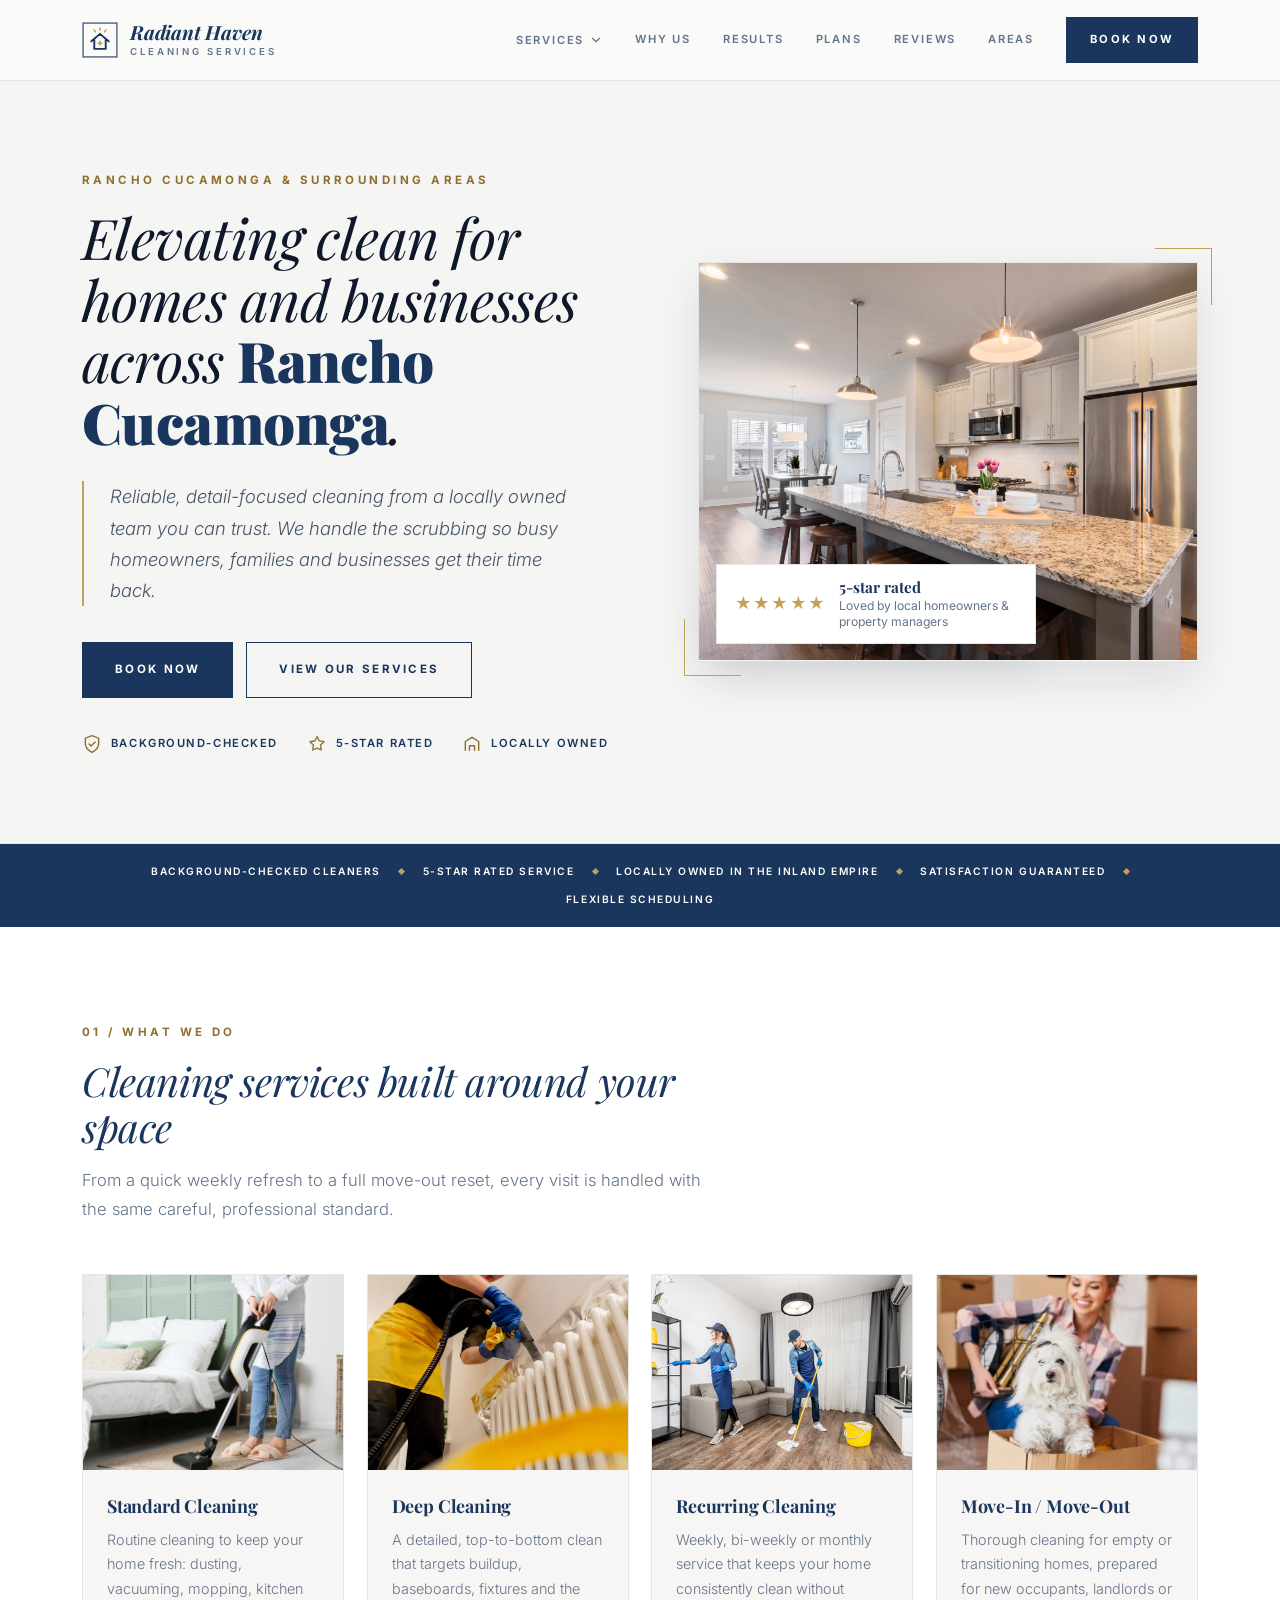
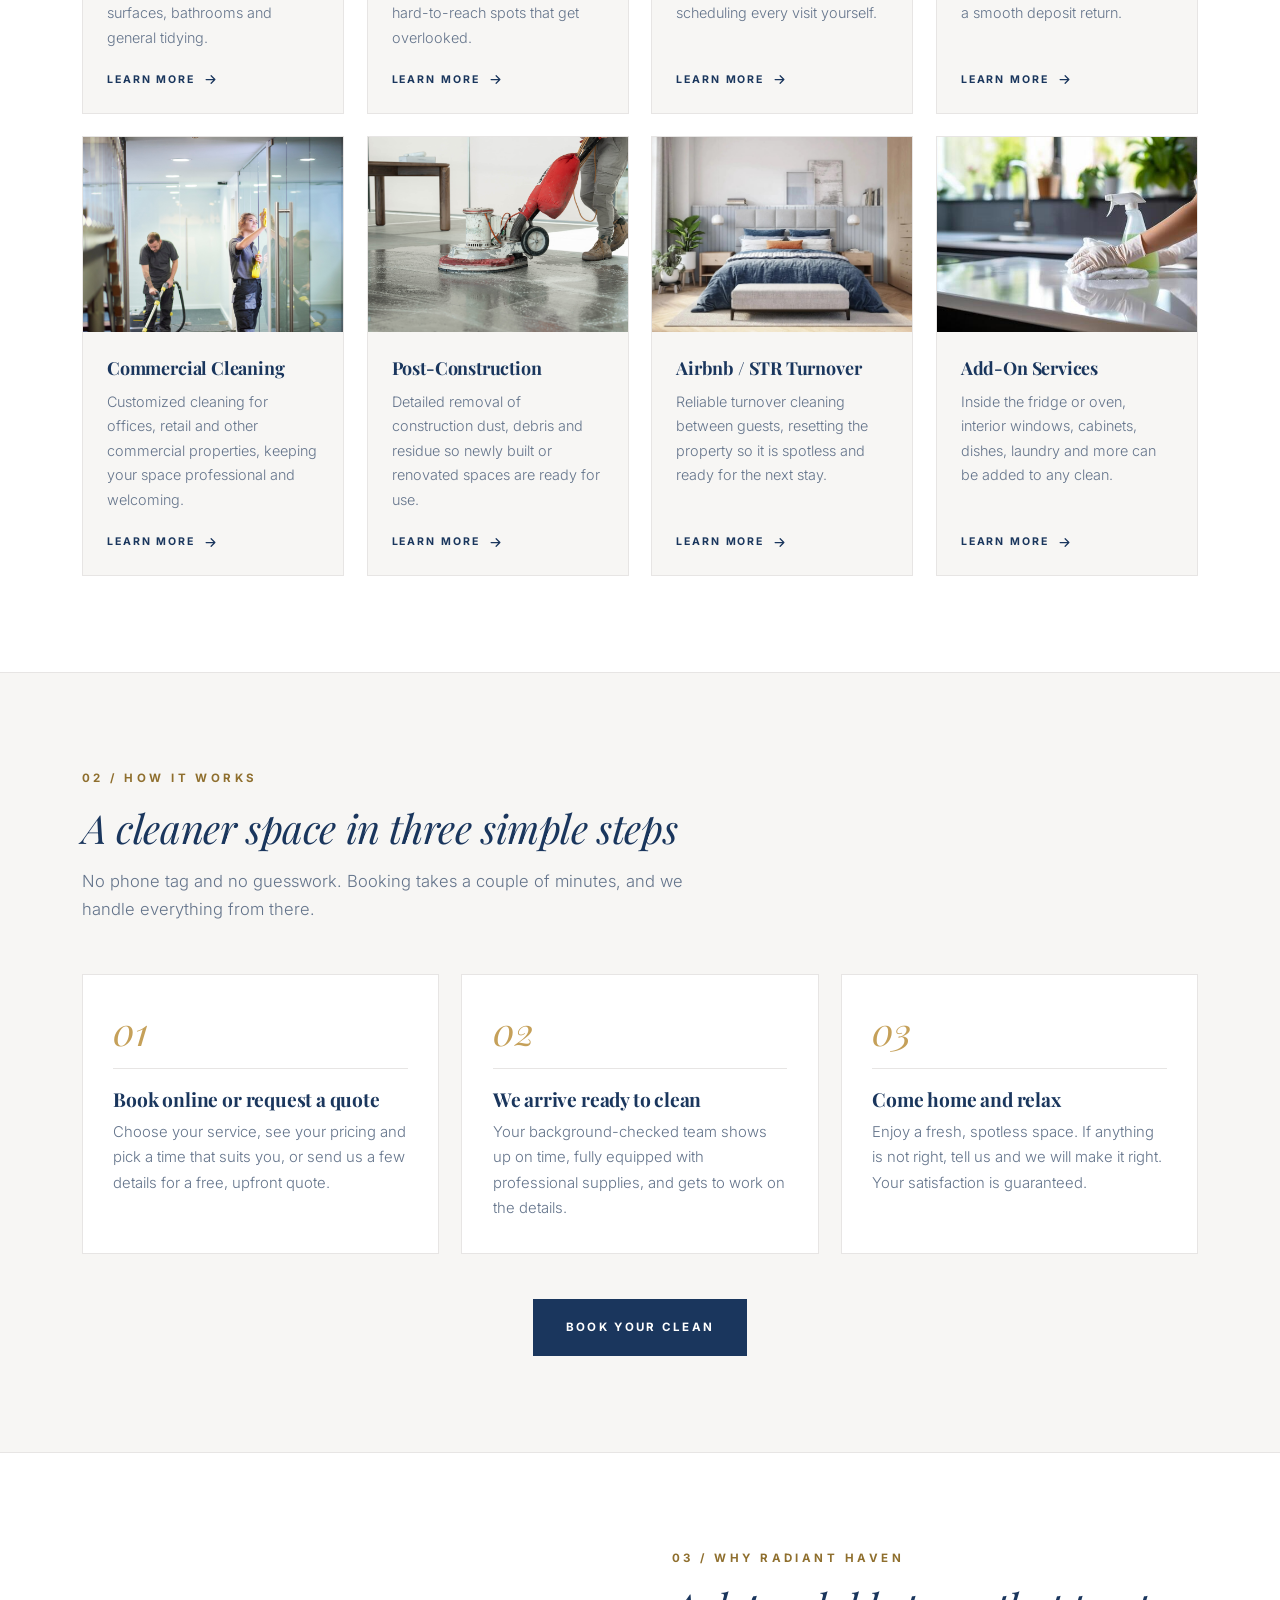
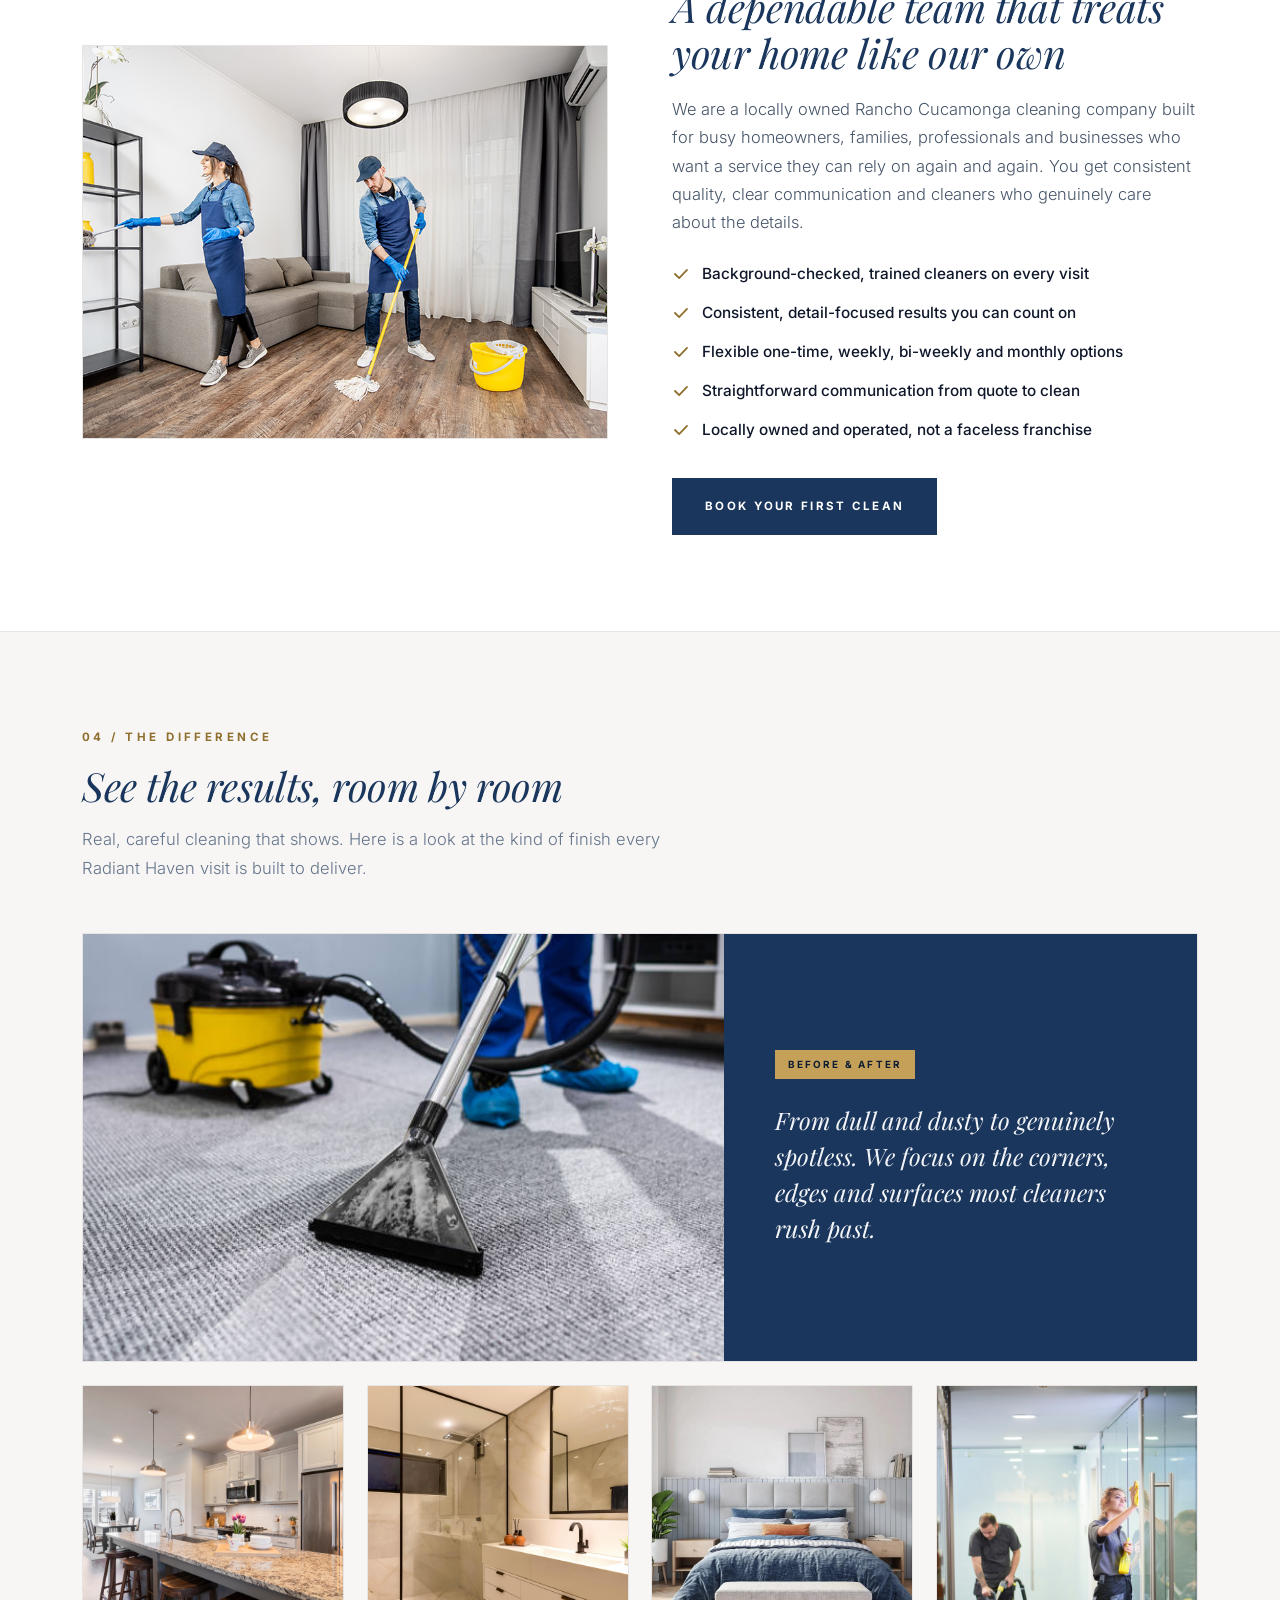
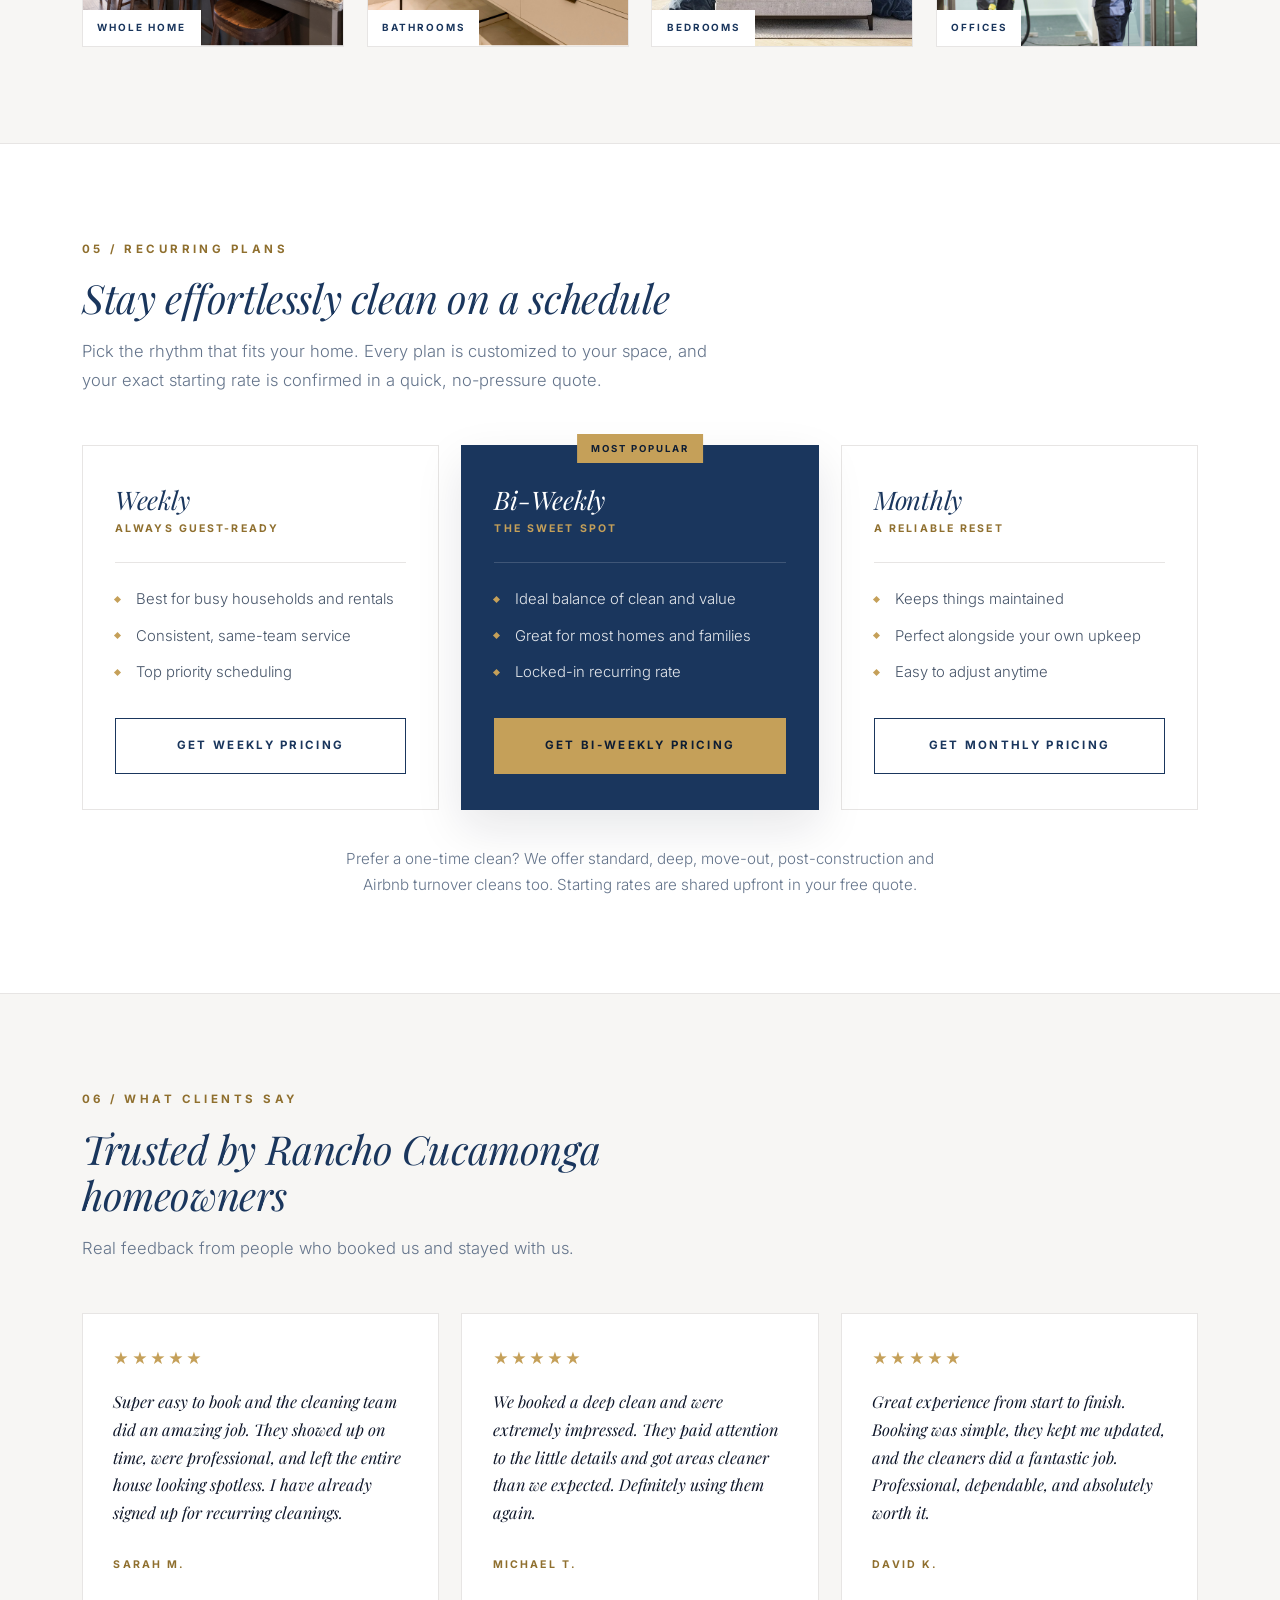
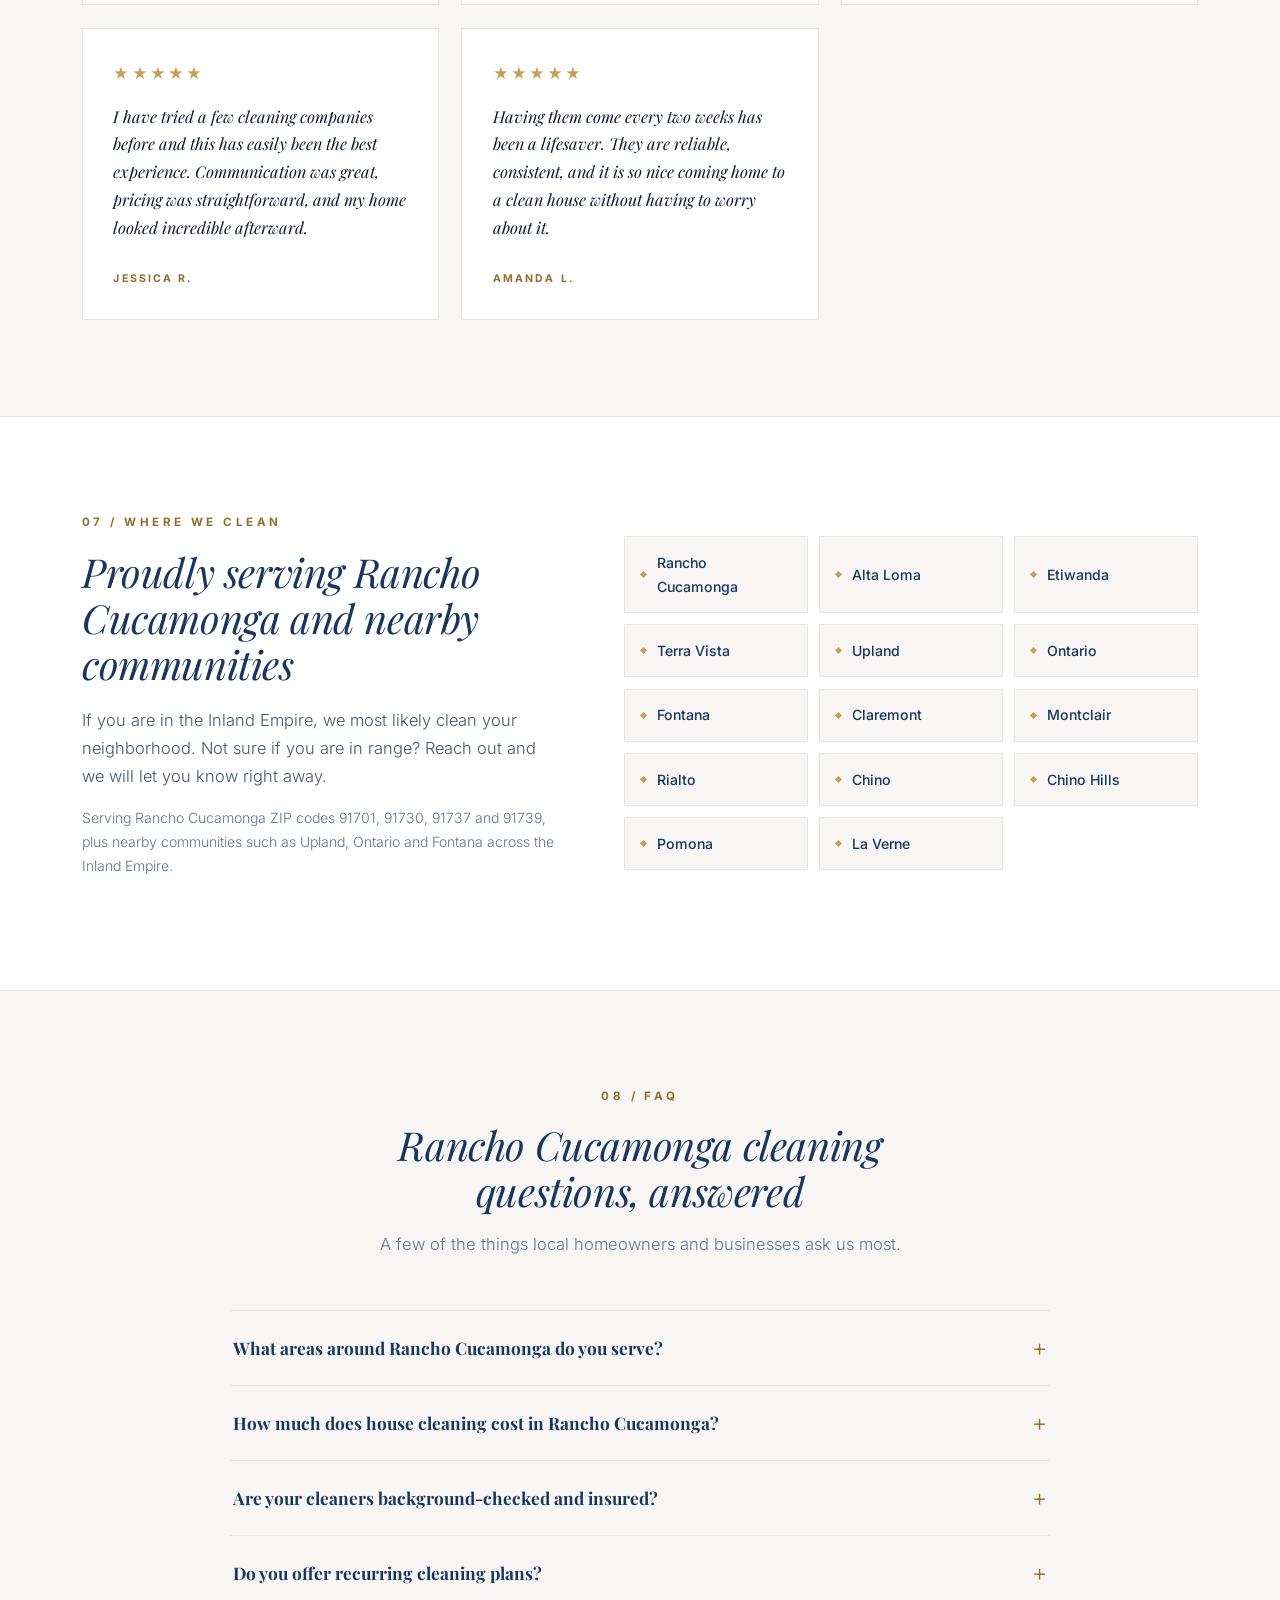
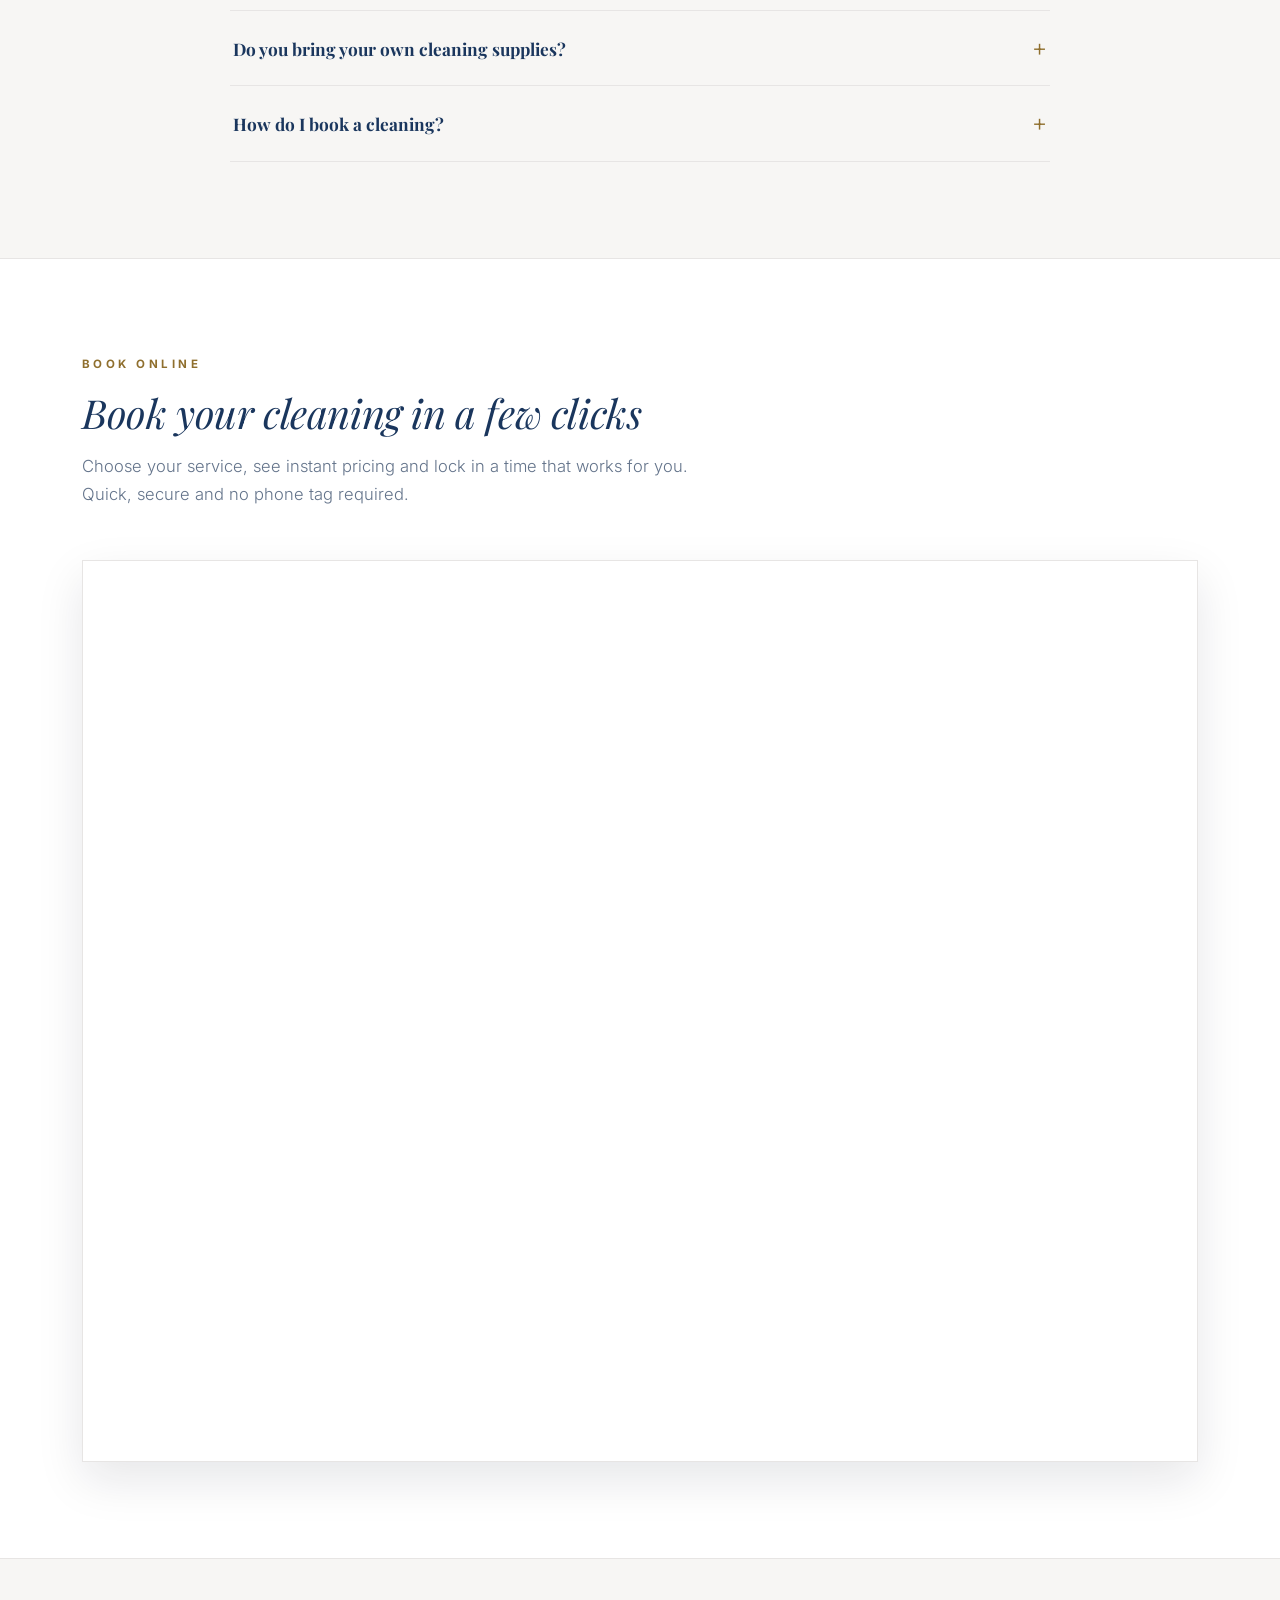
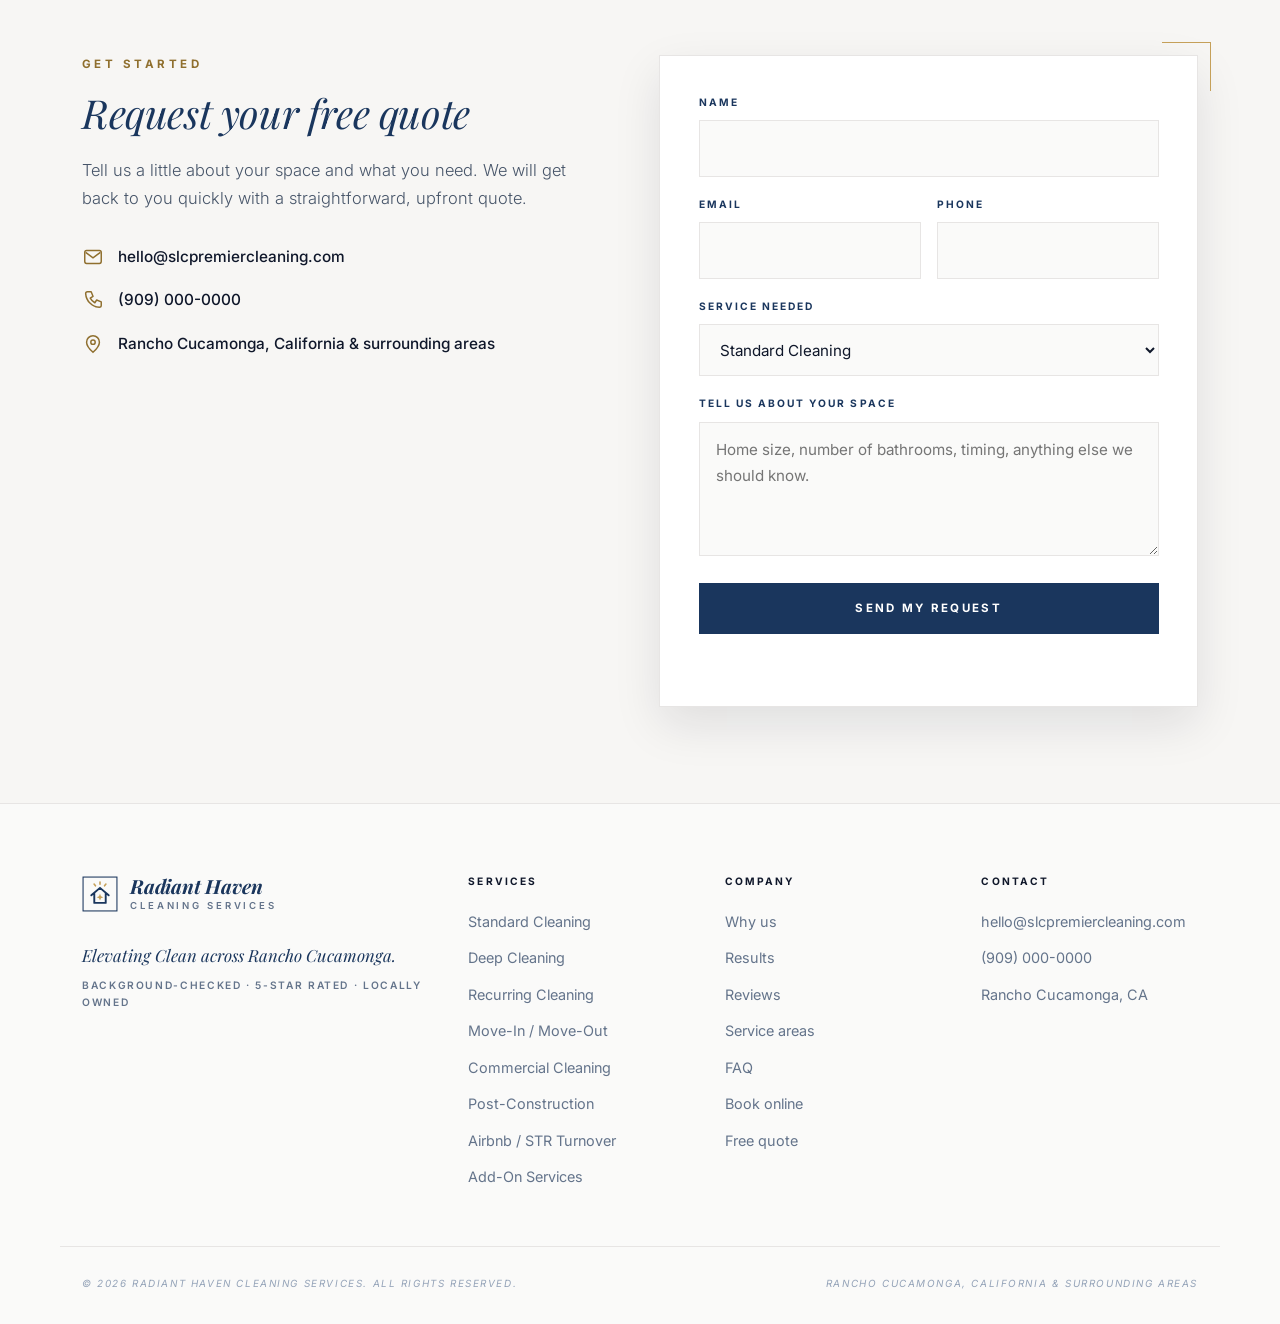
==== index.html @ 83a6031c "Initial Radiant Haven Cleaning Services site Static site for Radiant Haven Cleaning Services (Rancho" ====
<!DOCTYPE html>
<html lang="en">
<head>
  <meta charset="UTF-8" />
  <meta name="viewport" content="width=device-width, initial-scale=1.0" />

  <!-- Primary SEO -->
  <title>House Cleaning Services in Rancho Cucamonga, CA | Radiant Haven Cleaning Services</title>
  <meta name="description" content="Radiant Haven Cleaning Services provides reliable house cleaning, deep cleaning, recurring, move-out and commercial cleaning across Rancho Cucamonga and surrounding areas. Background-checked, 5-star rated and locally owned. Request a free quote." />
  <meta name="keywords" content="house cleaning service Rancho Cucamonga, home cleaning Rancho Cucamonga, maid service Rancho Cucamonga, deep cleaning, move out cleaning, recurring cleaning, commercial cleaning Rancho Cucamonga, Airbnb turnover cleaning, cleaning services near me" />
  <meta name="author" content="Radiant Haven Cleaning Services" />
  <meta name="robots" content="index, follow, max-image-preview:large, max-snippet:-1, max-video-preview:-1" />
  <meta name="googlebot" content="index, follow, max-image-preview:large, max-snippet:-1, max-video-preview:-1" />
  <link rel="canonical" href="https://slcpremiercleaning.com/" />
  <meta name="theme-color" content="#1a365d" />
  <meta name="apple-mobile-web-app-title" content="Radiant Haven Cleaning" />

  <!-- Performance hints -->
  <link rel="preload" as="image" href="assets/hero.png" fetchpriority="high" />
  <link rel="preconnect" href="https://slcpremiercleaning.bookingkoala.com" crossorigin />
  <link rel="dns-prefetch" href="https://slcpremiercleaning.bookingkoala.com" />
  <link rel="manifest" href="site.webmanifest" />

  <!-- Local / Geo SEO -->
  <meta name="geo.region" content="US-CA" />
  <meta name="geo.placename" content="Rancho Cucamonga, California" />
  <meta name="geo.position" content="34.106400;-117.593100" />
  <meta name="ICBM" content="34.106400, -117.593100" />

  <!-- Open Graph -->
  <meta property="og:type" content="website" />
  <meta property="og:site_name" content="Radiant Haven Cleaning Services" />
  <meta property="og:title" content="House Cleaning Services in Rancho Cucamonga, CA | Radiant Haven Cleaning Services" />
  <meta property="og:description" content="Reliable, high-quality residential and commercial cleaning across Rancho Cucamonga. Background-checked, 5-star rated, locally owned. Request your free quote today." />
  <meta property="og:url" content="https://slcpremiercleaning.com/" />
  <meta property="og:locale" content="en_US" />
  <meta property="og:image" content="https://slcpremiercleaning.com/assets/hero.png" />
  <meta property="og:image:type" content="image/png" />
  <meta property="og:image:width" content="1024" />
  <meta property="og:image:height" content="683" />
  <meta property="og:image:alt" content="A spotless, freshly cleaned open-plan kitchen in a Rancho Cucamonga home." />

  <!-- Twitter -->
  <meta name="twitter:card" content="summary_large_image" />
  <meta name="twitter:title" content="House Cleaning Services in Rancho Cucamonga, CA | Radiant Haven Cleaning Services" />
  <meta name="twitter:description" content="Reliable residential and commercial cleaning across Rancho Cucamonga. Background-checked, 5-star rated, locally owned." />
  <meta name="twitter:image" content="https://slcpremiercleaning.com/assets/hero.png" />

  <!-- Icons -->
  <link rel="icon" type="image/svg+xml" href="assets/favicon.svg" />
  <link rel="apple-touch-icon" href="assets/favicon.svg" />

  <!-- Fonts -->
  <link rel="preconnect" href="https://fonts.googleapis.com" />
  <link rel="preconnect" href="https://fonts.gstatic.com" crossorigin />
  <link href="https://fonts.googleapis.com/css2?family=Inter:wght@300;400;500;600;700&family=Playfair+Display:ital,wght@0,400;0,700;0,900;1,400;1,700&display=swap" rel="stylesheet" />

  <link rel="stylesheet" href="css/styles.css" />

  <!-- Structured data -->
  <script type="application/ld+json">
  {
    "@context": "https://schema.org",
    "@graph": [
      {
        "@type": "WebSite",
        "@id": "https://slcpremiercleaning.com/#website",
        "url": "https://slcpremiercleaning.com/",
        "name": "Radiant Haven Cleaning Services",
        "inLanguage": "en-US",
        "publisher": { "@id": "https://slcpremiercleaning.com/#business" }
      },
      {
        "@type": ["HouseCleaningService", "LocalBusiness"],
        "@id": "https://slcpremiercleaning.com/#business",
        "name": "Radiant Haven Cleaning Services",
        "image": "https://slcpremiercleaning.com/assets/hero.png",
        "logo": "https://slcpremiercleaning.com/assets/favicon.svg",
        "url": "https://slcpremiercleaning.com/",
        "email": "hello@slcpremiercleaning.com",
        "telephone": "+1-909-000-0000",
        "priceRange": "$$",
        "slogan": "Elevating Clean",
        "foundingDate": "2025",
        "currenciesAccepted": "USD",
        "paymentAccepted": "Cash, Credit Card",
        "description": "Reliable, high-quality residential and commercial cleaning services across Rancho Cucamonga and surrounding areas. Background-checked, 5-star rated and locally owned.",
        "knowsAbout": ["House cleaning", "Deep cleaning", "Move-out cleaning", "Recurring cleaning", "Commercial cleaning", "Post-construction cleaning", "Airbnb turnover cleaning", "Maid service"],
        "address": {
          "@type": "PostalAddress",
          "addressLocality": "Rancho Cucamonga",
          "addressRegion": "CA",
          "postalCode": "91730",
          "addressCountry": "US"
        },
        "geo": {
          "@type": "GeoCoordinates",
          "latitude": 34.106400,
          "longitude": -117.593100
        },
        "serviceArea": {
          "@type": "GeoCircle",
          "geoMidpoint": { "@type": "GeoCoordinates", "latitude": 34.106400, "longitude": -117.593100 },
          "geoRadius": 40000
        },
        "areaServed": [
          { "@type": "City", "name": "Rancho Cucamonga", "sameAs": "https://en.wikipedia.org/wiki/Rancho_Cucamonga,_California" },
          { "@type": "Place", "name": "Alta Loma" },
          { "@type": "Place", "name": "Etiwanda" },
          { "@type": "Place", "name": "Terra Vista" },
          { "@type": "City", "name": "Upland" },
          { "@type": "City", "name": "Ontario" },
          { "@type": "City", "name": "Fontana" },
          { "@type": "City", "name": "Claremont" },
          { "@type": "City", "name": "Montclair" },
          { "@type": "City", "name": "Rialto" },
          { "@type": "City", "name": "Chino" },
          { "@type": "City", "name": "Chino Hills" },
          { "@type": "City", "name": "Pomona" },
          { "@type": "City", "name": "La Verne" }
        ],
        "openingHoursSpecification": [
          {
            "@type": "OpeningHoursSpecification",
            "dayOfWeek": ["Monday","Tuesday","Wednesday","Thursday","Friday","Saturday"],
            "opens": "08:00",
            "closes": "18:00"
          }
        ],
        "hasOfferCatalog": {
          "@type": "OfferCatalog",
          "name": "Cleaning Services",
          "itemListElement": [
            { "@type": "Offer", "itemOffered": { "@type": "Service", "name": "Standard Cleaning", "url": "https://slcpremiercleaning.com/services/standard-cleaning/" } },
            { "@type": "Offer", "itemOffered": { "@type": "Service", "name": "Deep Cleaning", "url": "https://slcpremiercleaning.com/services/deep-cleaning/" } },
            { "@type": "Offer", "itemOffered": { "@type": "Service", "name": "Recurring Cleaning", "url": "https://slcpremiercleaning.com/services/recurring-cleaning/" } },
            { "@type": "Offer", "itemOffered": { "@type": "Service", "name": "Move-In / Move-Out Cleaning", "url": "https://slcpremiercleaning.com/services/move-in-out-cleaning/" } },
            { "@type": "Offer", "itemOffered": { "@type": "Service", "name": "Commercial Cleaning", "url": "https://slcpremiercleaning.com/services/commercial-cleaning/" } },
            { "@type": "Offer", "itemOffered": { "@type": "Service", "name": "Post-Construction Cleaning", "url": "https://slcpremiercleaning.com/services/post-construction-cleaning/" } },
            { "@type": "Offer", "itemOffered": { "@type": "Service", "name": "Airbnb / STR Turnover Cleaning", "url": "https://slcpremiercleaning.com/services/airbnb-str-cleaning/" } },
            { "@type": "Offer", "itemOffered": { "@type": "Service", "name": "Add-On Services", "url": "https://slcpremiercleaning.com/services/add-on-services/" } }
          ]
        },
        "review": [
          { "@type": "Review", "author": { "@type": "Person", "name": "Sarah M." }, "reviewRating": { "@type": "Rating", "ratingValue": "5", "bestRating": "5" }, "reviewBody": "Super easy to book and the cleaning team did an amazing job. They showed up on time, were professional, and left the entire house looking spotless." },
          { "@type": "Review", "author": { "@type": "Person", "name": "Jessica R." }, "reviewRating": { "@type": "Rating", "ratingValue": "5", "bestRating": "5" }, "reviewBody": "The best experience I have had with a cleaning company. Communication was great, pricing was straightforward, and my home looked incredible afterward." },
          { "@type": "Review", "author": { "@type": "Person", "name": "Michael T." }, "reviewRating": { "@type": "Rating", "ratingValue": "5", "bestRating": "5" }, "reviewBody": "We booked a deep clean and were extremely impressed. They paid attention to the little details and got areas cleaner than we expected." }
        ]
      }
    ]
  }
  </script>

  <!-- Structured data: FAQ -->
  <script type="application/ld+json">
  {
    "@context": "https://schema.org",
    "@type": "FAQPage",
    "mainEntity": [
      {
        "@type": "Question",
        "name": "What areas around Rancho Cucamonga do you serve?",
        "acceptedAnswer": { "@type": "Answer", "text": "We serve Rancho Cucamonga and the surrounding Inland Empire, including Alta Loma, Etiwanda, Terra Vista, Upland, Ontario, Fontana, Claremont, Montclair, Rialto, Chino, Chino Hills, Pomona and La Verne. Not sure if you are in range? Reach out and we will confirm right away." }
      },
      {
        "@type": "Question",
        "name": "How much does house cleaning cost in Rancho Cucamonga?",
        "acceptedAnswer": { "@type": "Answer", "text": "Every home is different, so your price depends on the size of your space, its condition and how often you would like service. We provide a straightforward, upfront quote before we start, and recurring plans come with locked-in rates. Request a free quote to see your starting price." }
      },
      {
        "@type": "Question",
        "name": "Are your cleaners background-checked and insured?",
        "acceptedAnswer": { "@type": "Answer", "text": "Yes. Radiant Haven Cleaning Services is locally owned and every cleaner is background-checked and trained. We treat your home and business with professional care on every visit." }
      },
      {
        "@type": "Question",
        "name": "Do you offer recurring cleaning plans?",
        "acceptedAnswer": { "@type": "Answer", "text": "Absolutely. We offer weekly, bi-weekly and monthly recurring plans, plus one-time standard, deep, move-in and move-out, post-construction and Airbnb turnover cleans." }
      },
      {
        "@type": "Question",
        "name": "Do you bring your own cleaning supplies?",
        "acceptedAnswer": { "@type": "Answer", "text": "Yes, our team arrives fully equipped with professional supplies and equipment. If you have specific product preferences, just let us know and we are happy to accommodate." }
      },
      {
        "@type": "Question",
        "name": "How do I book a cleaning?",
        "acceptedAnswer": { "@type": "Answer", "text": "You can book online in a few clicks using our booking tool, or request a free quote and we will get right back to you." }
      }
    ]
  }
  </script>
</head>

<body>
  <a class="skip-link" href="#main">Skip to content</a>

  <!-- ===== Header ===== -->
  <header class="site-header" id="top">
    <div class="wrap header-inner">
      <a class="brand" href="#top" aria-label="Radiant Haven Cleaning Services home">
        <svg class="brand-mark" width="36" height="36" viewBox="0 0 34 34" aria-hidden="true"><rect x="1" y="1" width="32" height="32" fill="none" stroke="#1a365d" stroke-width="1"/><path d="M17 5.6v2.2M11.4 7.6l1.3 1.7M22.6 7.6l-1.3 1.7" fill="none" stroke="#c5a059" stroke-width="1.5" stroke-linecap="round"/><path d="M8.8 18.2 17 11.2l8.2 7M11.6 16.4v9h10.8v-9" fill="none" stroke="#1a365d" stroke-width="1.8" stroke-linecap="round" stroke-linejoin="round"/><path d="m17 16.8.9 2.3 2.3.9-2.3.9-.9 2.3-.9-2.3-2.3-.9 2.3-.9z" fill="#c5a059"/></svg>
        <span class="brand-text">
          <strong>Radiant Haven</strong>
          <em>Cleaning Services</em>
        </span>
      </a>

      <nav class="nav" id="nav" aria-label="Primary">
        <div class="nav-item has-dropdown">
          <button type="button" class="nav-link" aria-haspopup="true" aria-expanded="false">
            Services
            <svg viewBox="0 0 24 24" aria-hidden="true"><path d="m6 9 6 6 6-6" fill="none" stroke="currentColor" stroke-width="2" stroke-linecap="round" stroke-linejoin="round"/></svg>
          </button>
          <div class="dropdown">
            <a class="dd-all" href="#services">All services</a>
            <a href="services/standard-cleaning/">Standard Cleaning</a>
            <a href="services/deep-cleaning/">Deep Cleaning</a>
            <a href="services/recurring-cleaning/">Recurring Cleaning</a>
            <a href="services/move-in-out-cleaning/">Move-In / Move-Out</a>
            <a href="services/commercial-cleaning/">Commercial Cleaning</a>
            <a href="services/post-construction-cleaning/">Post-Construction</a>
            <a href="services/airbnb-str-cleaning/">Airbnb / STR Turnover</a>
            <a href="services/add-on-services/">Add-On Services</a>
          </div>
        </div>
        <a href="#why">Why us</a>
        <a href="#results">Results</a>
        <a href="#plans">Plans</a>
        <a href="#reviews">Reviews</a>
        <a href="#areas">Areas</a>
        <a class="nav-cta" href="#book">Book now</a>
      </nav>

      <button class="nav-toggle" id="navToggle" aria-label="Open menu" aria-expanded="false" aria-controls="nav">
        <span></span><span></span><span></span>
      </button>
    </div>
  </header>

  <main id="main">

    <!-- ===== Hero ===== -->
    <section class="hero">
      <div class="hero-bg" aria-hidden="true"></div>
      <div class="wrap hero-grid">
        <div class="hero-copy">
          <p class="eyebrow">Rancho Cucamonga &amp; surrounding areas</p>
          <h1>Elevating clean for homes and businesses across <span class="hl">Rancho Cucamonga</span>.</h1>
          <p class="lead">Reliable, detail-focused cleaning from a locally owned team you can trust. We handle the scrubbing so busy homeowners, families and businesses get their time back.</p>
          <div class="hero-actions">
            <a class="btn btn-primary" href="#book">Book now</a>
            <a class="btn btn-ghost" href="#services">View our services</a>
          </div>
          <ul class="hero-trust">
            <li>
              <svg viewBox="0 0 24 24" aria-hidden="true"><path d="M12 2 4 5v6c0 5 3.4 8.5 8 11 4.6-2.5 8-6 8-11V5z" fill="none" stroke="currentColor" stroke-width="1.7"/><path d="m8.5 12 2.4 2.4L15.8 9.6" fill="none" stroke="currentColor" stroke-width="1.7" stroke-linecap="round" stroke-linejoin="round"/></svg>
              Background-checked
            </li>
            <li>
              <svg viewBox="0 0 24 24" aria-hidden="true"><path d="m12 3 2.6 5.3 5.9.9-4.3 4.1 1 5.8L12 16.9 6.8 19.2l1-5.8L3.5 9.3l5.9-.9z" fill="none" stroke="currentColor" stroke-width="1.6" stroke-linejoin="round"/></svg>
              5-star rated
            </li>
            <li>
              <svg viewBox="0 0 24 24" aria-hidden="true"><path d="M4 20V9l8-5 8 5v11" fill="none" stroke="currentColor" stroke-width="1.7" stroke-linejoin="round"/><path d="M9 20v-6h6v6" fill="none" stroke="currentColor" stroke-width="1.7" stroke-linejoin="round"/></svg>
              Locally owned
            </li>
          </ul>
        </div>

        <div class="hero-media">
          <div class="hero-media-frame">
            <img src="assets/hero.png" width="1024" height="683" alt="A spotless, freshly cleaned open-plan kitchen in a Rancho Cucamonga home" fetchpriority="high" />
          </div>
          <div class="hero-badge">
            <span class="hero-badge-stars" aria-hidden="true">★★★★★</span>
            <div>
              <strong>5-star rated</strong>
              <span>Loved by local homeowners &amp; property managers</span>
            </div>
          </div>
        </div>
      </div>
    </section>

    <!-- ===== Marquee / trust bar ===== -->
    <div class="trustbar" aria-label="What you can count on">
      <div class="wrap trustbar-inner">
        <span>Background-Checked Cleaners</span>
        <span class="dot" aria-hidden="true"></span>
        <span>5-Star Rated Service</span>
        <span class="dot" aria-hidden="true"></span>
        <span>Locally Owned in the Inland Empire</span>
        <span class="dot" aria-hidden="true"></span>
        <span>Satisfaction Guaranteed</span>
        <span class="dot" aria-hidden="true"></span>
        <span>Flexible Scheduling</span>
      </div>
    </div>

    <!-- ===== Services ===== -->
    <section class="section" id="services">
      <div class="wrap">
        <header class="section-head">
          <p class="eyebrow">01 / What we do</p>
          <h2>Cleaning services built around your space</h2>
          <p class="section-sub">From a quick weekly refresh to a full move-out reset, every visit is handled with the same careful, professional standard.</p>
        </header>

        <div class="cards">
          <a class="card" href="services/standard-cleaning/">
            <div class="card-media"><img src="assets/svc-standard.jpg" width="1281" height="852" alt="A cleaner vacuuming a bright, tidy bedroom" loading="lazy" /></div>
            <div class="card-body">
              <h3>Standard Cleaning</h3>
              <p>Routine cleaning to keep your home fresh: dusting, vacuuming, mopping, kitchen surfaces, bathrooms and general tidying.</p>
              <span class="card-link">Learn more <svg viewBox="0 0 24 24" aria-hidden="true"><path d="M5 12h14M13 6l6 6-6 6" fill="none" stroke="currentColor" stroke-width="2" stroke-linecap="round" stroke-linejoin="round"/></svg></span>
            </div>
          </a>
          <a class="card" href="services/deep-cleaning/">
            <div class="card-media"><img src="assets/svc-deep.jpg" width="1281" height="765" alt="A cleaner steam cleaning fixtures during a detailed deep clean" loading="lazy" /></div>
            <div class="card-body">
              <h3>Deep Cleaning</h3>
              <p>A detailed, top-to-bottom clean that targets buildup, baseboards, fixtures and the hard-to-reach spots that get overlooked.</p>
              <span class="card-link">Learn more <svg viewBox="0 0 24 24" aria-hidden="true"><path d="M5 12h14M13 6l6 6-6 6" fill="none" stroke="currentColor" stroke-width="2" stroke-linecap="round" stroke-linejoin="round"/></svg></span>
            </div>
          </a>
          <a class="card" href="services/recurring-cleaning/">
            <div class="card-media"><img src="assets/team.jpg" width="1024" height="574" alt="Two uniformed cleaners dusting and mopping a tidy living room" loading="lazy" /></div>
            <div class="card-body">
              <h3>Recurring Cleaning</h3>
              <p>Weekly, bi-weekly or monthly service that keeps your home consistently clean without scheduling every visit yourself.</p>
              <span class="card-link">Learn more <svg viewBox="0 0 24 24" aria-hidden="true"><path d="M5 12h14M13 6l6 6-6 6" fill="none" stroke="currentColor" stroke-width="2" stroke-linecap="round" stroke-linejoin="round"/></svg></span>
            </div>
          </a>
          <a class="card" href="services/move-in-out-cleaning/">
            <div class="card-media"><img src="assets/svc-moving.jpg" width="600" height="600" alt="A cleaner preparing an empty home for its next occupants" loading="lazy" /></div>
            <div class="card-body">
              <h3>Move-In / Move-Out</h3>
              <p>Thorough cleaning for empty or transitioning homes, prepared for new occupants, landlords or a smooth deposit return.</p>
              <span class="card-link">Learn more <svg viewBox="0 0 24 24" aria-hidden="true"><path d="M5 12h14M13 6l6 6-6 6" fill="none" stroke="currentColor" stroke-width="2" stroke-linecap="round" stroke-linejoin="round"/></svg></span>
            </div>
          </a>
          <a class="card" href="services/commercial-cleaning/">
            <div class="card-media"><img src="assets/gallery-office.png" width="1080" height="720" alt="A commercial cleaning team detailing a modern office" loading="lazy" /></div>
            <div class="card-body">
              <h3>Commercial Cleaning</h3>
              <p>Customized cleaning for offices, retail and other commercial properties, keeping your space professional and welcoming.</p>
              <span class="card-link">Learn more <svg viewBox="0 0 24 24" aria-hidden="true"><path d="M5 12h14M13 6l6 6-6 6" fill="none" stroke="currentColor" stroke-width="2" stroke-linecap="round" stroke-linejoin="round"/></svg></span>
            </div>
          </a>
          <a class="card" href="services/post-construction-cleaning/">
            <div class="card-media"><img src="assets/svc-construction.jpg" width="2048" height="1365" alt="A cleaner clearing dust and debris after a renovation" loading="lazy" /></div>
            <div class="card-body">
              <h3>Post-Construction</h3>
              <p>Detailed removal of construction dust, debris and residue so newly built or renovated spaces are ready for use.</p>
              <span class="card-link">Learn more <svg viewBox="0 0 24 24" aria-hidden="true"><path d="M5 12h14M13 6l6 6-6 6" fill="none" stroke="currentColor" stroke-width="2" stroke-linecap="round" stroke-linejoin="round"/></svg></span>
            </div>
          </a>
          <a class="card" href="services/airbnb-str-cleaning/">
            <div class="card-media"><img src="assets/gallery-bed.jpg" width="1290" height="862" alt="A freshly made, guest-ready bedroom with natural light" loading="lazy" /></div>
            <div class="card-body">
              <h3>Airbnb / STR Turnover</h3>
              <p>Reliable turnover cleaning between guests, resetting the property so it is spotless and ready for the next stay.</p>
              <span class="card-link">Learn more <svg viewBox="0 0 24 24" aria-hidden="true"><path d="M5 12h14M13 6l6 6-6 6" fill="none" stroke="currentColor" stroke-width="2" stroke-linecap="round" stroke-linejoin="round"/></svg></span>
            </div>
          </a>
          <a class="card" href="services/add-on-services/">
            <div class="card-media"><img src="assets/svc-addon.jpg" width="625" height="350" alt="A gloved cleaner wiping down a gleaming kitchen counter" loading="lazy" /></div>
            <div class="card-body">
              <h3>Add-On Services</h3>
              <p>Inside the fridge or oven, interior windows, cabinets, dishes, laundry and more can be added to any clean.</p>
              <span class="card-link">Learn more <svg viewBox="0 0 24 24" aria-hidden="true"><path d="M5 12h14M13 6l6 6-6 6" fill="none" stroke="currentColor" stroke-width="2" stroke-linecap="round" stroke-linejoin="round"/></svg></span>
            </div>
          </a>
        </div>
      </div>
    </section>

    <!-- ===== How it works ===== -->
    <section class="section section-alt" id="how">
      <div class="wrap">
        <header class="section-head">
          <p class="eyebrow">02 / How it works</p>
          <h2>A cleaner space in three simple steps</h2>
          <p class="section-sub">No phone tag and no guesswork. Booking takes a couple of minutes, and we handle everything from there.</p>
        </header>

        <ol class="steps">
          <li class="step">
            <h3>Book online or request a quote</h3>
            <p>Choose your service, see your pricing and pick a time that suits you, or send us a few details for a free, upfront quote.</p>
          </li>
          <li class="step">
            <h3>We arrive ready to clean</h3>
            <p>Your background-checked team shows up on time, fully equipped with professional supplies, and gets to work on the details.</p>
          </li>
          <li class="step">
            <h3>Come home and relax</h3>
            <p>Enjoy a fresh, spotless space. If anything is not right, tell us and we will make it right. Your satisfaction is guaranteed.</p>
          </li>
        </ol>
        <div class="steps-cta"><a class="btn btn-primary" href="#book">Book your clean</a></div>
      </div>
    </section>

    <!-- ===== Why us / about ===== -->
    <section class="section" id="why">
      <div class="wrap why-grid">
        <div class="why-media">
          <img src="assets/team.jpg" width="1200" height="675" alt="Two uniformed Radiant Haven cleaners dusting and mopping a tidy living room" loading="lazy" />
        </div>
        <div class="why-copy">
          <p class="eyebrow">03 / Why Radiant Haven</p>
          <h2>A dependable team that treats your home like our own</h2>
          <p>We are a locally owned Rancho Cucamonga cleaning company built for busy homeowners, families, professionals and businesses who want a service they can rely on again and again. You get consistent quality, clear communication and cleaners who genuinely care about the details.</p>
          <ul class="checks">
            <li>Background-checked, trained cleaners on every visit</li>
            <li>Consistent, detail-focused results you can count on</li>
            <li>Flexible one-time, weekly, bi-weekly and monthly options</li>
            <li>Straightforward communication from quote to clean</li>
            <li>Locally owned and operated, not a faceless franchise</li>
          </ul>
          <a class="btn btn-primary" href="#book">Book your first clean</a>
        </div>
      </div>
    </section>

    <!-- ===== Results / before & after ===== -->
    <!-- Client tip: swap the images below with your own before/after job photos when ready. -->
    <section class="section section-alt" id="results">
      <div class="wrap">
        <header class="section-head">
          <p class="eyebrow">04 / The difference</p>
          <h2>See the results, room by room</h2>
          <p class="section-sub">Real, careful cleaning that shows. Here is a look at the kind of finish every Radiant Haven visit is built to deliver.</p>
        </header>

        <div class="results-feature">
          <img src="assets/results.jpg" width="1200" height="800" alt="A professional vacuum leaving a bright, clean stripe across a carpet, showing the before and after difference" loading="lazy" />
          <div class="results-caption">
            <span class="tag">Before &amp; after</span>
            <p>From dull and dusty to genuinely spotless. We focus on the corners, edges and surfaces most cleaners rush past.</p>
          </div>
        </div>

        <div class="gallery">
          <figure><img src="assets/gallery-home.png" width="1024" height="683" alt="A spotless open-plan kitchen and living area in a Rancho Cucamonga home" loading="lazy" /><figcaption>Whole home</figcaption></figure>
          <figure><img src="assets/gallery-bath.png" width="1024" height="683" alt="A sparkling clean bathroom with a glass shower and clear counters" loading="lazy" /><figcaption>Bathrooms</figcaption></figure>
          <figure><img src="assets/gallery-bed.jpg" width="1024" height="683" alt="A freshly cleaned, neatly made bedroom with natural light" loading="lazy" /><figcaption>Bedrooms</figcaption></figure>
          <figure><img src="assets/gallery-office.png" width="1024" height="683" alt="A commercial cleaning team detailing a modern office space" loading="lazy" /><figcaption>Offices</figcaption></figure>
        </div>
      </div>
    </section>

    <!-- ===== Recurring plans ===== -->
    <section class="section" id="plans">
      <div class="wrap">
        <header class="section-head">
          <p class="eyebrow">05 / Recurring plans</p>
          <h2>Stay effortlessly clean on a schedule</h2>
          <p class="section-sub">Pick the rhythm that fits your home. Every plan is customized to your space, and your exact starting rate is confirmed in a quick, no-pressure quote.</p>
        </header>

        <div class="plans">
          <article class="plan">
            <h3>Weekly</h3>
            <p class="plan-tag">Always guest-ready</p>
            <ul>
              <li>Best for busy households and rentals</li>
              <li>Consistent, same-team service</li>
              <li>Top priority scheduling</li>
            </ul>
            <a class="btn btn-ghost" href="#book">Get weekly pricing</a>
          </article>

          <article class="plan plan-featured">
            <span class="plan-flag">Most popular</span>
            <h3>Bi-Weekly</h3>
            <p class="plan-tag">The sweet spot</p>
            <ul>
              <li>Ideal balance of clean and value</li>
              <li>Great for most homes and families</li>
              <li>Locked-in recurring rate</li>
            </ul>
            <a class="btn btn-primary" href="#book">Get bi-weekly pricing</a>
          </article>

          <article class="plan">
            <h3>Monthly</h3>
            <p class="plan-tag">A reliable reset</p>
            <ul>
              <li>Keeps things maintained</li>
              <li>Perfect alongside your own upkeep</li>
              <li>Easy to adjust anytime</li>
            </ul>
            <a class="btn btn-ghost" href="#book">Get monthly pricing</a>
          </article>
        </div>
        <p class="plans-note">Prefer a one-time clean? We offer standard, deep, move-out, post-construction and Airbnb turnover cleans too. Starting rates are shared upfront in your free quote.</p>
      </div>
    </section>

    <!-- ===== Reviews ===== -->
    <section class="section section-alt" id="reviews">
      <div class="wrap">
        <header class="section-head">
          <p class="eyebrow">06 / What clients say</p>
          <h2>Trusted by Rancho Cucamonga homeowners</h2>
          <p class="section-sub">Real feedback from people who booked us and stayed with us.</p>
        </header>

        <div class="reviews">
          <blockquote class="review">
            <span class="stars" aria-label="5 out of 5 stars">★★★★★</span>
            <p>Super easy to book and the cleaning team did an amazing job. They showed up on time, were professional, and left the entire house looking spotless. I have already signed up for recurring cleanings.</p>
            <cite>Sarah M.</cite>
          </blockquote>

          <blockquote class="review">
            <span class="stars" aria-label="5 out of 5 stars">★★★★★</span>
            <p>I have tried a few cleaning companies before and this has easily been the best experience. Communication was great, pricing was straightforward, and my home looked incredible afterward.</p>
            <cite>Jessica R.</cite>
          </blockquote>

          <blockquote class="review">
            <span class="stars" aria-label="5 out of 5 stars">★★★★★</span>
            <p>We booked a deep clean and were extremely impressed. They paid attention to the little details and got areas cleaner than we expected. Definitely using them again.</p>
            <cite>Michael T.</cite>
          </blockquote>

          <blockquote class="review">
            <span class="stars" aria-label="5 out of 5 stars">★★★★★</span>
            <p>Having them come every two weeks has been a lifesaver. They are reliable, consistent, and it is so nice coming home to a clean house without having to worry about it.</p>
            <cite>Amanda L.</cite>
          </blockquote>

          <blockquote class="review">
            <span class="stars" aria-label="5 out of 5 stars">★★★★★</span>
            <p>Great experience from start to finish. Booking was simple, they kept me updated, and the cleaners did a fantastic job. Professional, dependable, and absolutely worth it.</p>
            <cite>David K.</cite>
          </blockquote>
        </div>
      </div>
    </section>

    <!-- ===== Service areas ===== -->
    <section class="section" id="areas">
      <div class="wrap areas-grid">
        <div class="areas-copy">
          <p class="eyebrow">07 / Where we clean</p>
          <h2>Proudly serving Rancho Cucamonga and nearby communities</h2>
          <p>If you are in the Inland Empire, we most likely clean your neighborhood. Not sure if you are in range? Reach out and we will let you know right away.</p>
          <p class="areas-zips">Serving Rancho Cucamonga ZIP codes 91701, 91730, 91737 and 91739, plus nearby communities such as Upland, Ontario and Fontana across the Inland Empire.</p>
        </div>
        <ul class="areas-list">
          <li>Rancho Cucamonga</li>
          <li>Alta Loma</li>
          <li>Etiwanda</li>
          <li>Terra Vista</li>
          <li>Upland</li>
          <li>Ontario</li>
          <li>Fontana</li>
          <li>Claremont</li>
          <li>Montclair</li>
          <li>Rialto</li>
          <li>Chino</li>
          <li>Chino Hills</li>
          <li>Pomona</li>
          <li>La Verne</li>
        </ul>
      </div>
    </section>

    <!-- ===== FAQ ===== -->
    <section class="section section-alt faq" id="faq">
      <div class="wrap">
        <header class="section-head">
          <p class="eyebrow">08 / FAQ</p>
          <h2>Rancho Cucamonga cleaning questions, answered</h2>
          <p class="section-sub">A few of the things local homeowners and businesses ask us most.</p>
        </header>
        <div class="faq-list">
          <details class="faq-item">
            <summary>What areas around Rancho Cucamonga do you serve?</summary>
            <div class="faq-a"><p>We serve Rancho Cucamonga and the surrounding Inland Empire, including Alta Loma, Etiwanda, Terra Vista, Upland, Ontario, Fontana, Claremont, Montclair, Rialto, Chino, Chino Hills, Pomona and La Verne. Not sure if you are in range? Reach out and we will confirm right away.</p></div>
          </details>
          <details class="faq-item">
            <summary>How much does house cleaning cost in Rancho Cucamonga?</summary>
            <div class="faq-a"><p>Every home is different, so your price depends on the size of your space, its condition and how often you would like service. We provide a straightforward, upfront quote before we start, and recurring plans come with locked-in rates. Request a free quote to see your starting price.</p></div>
          </details>
          <details class="faq-item">
            <summary>Are your cleaners background-checked and insured?</summary>
            <div class="faq-a"><p>Yes. Radiant Haven Cleaning Services is locally owned and every cleaner is background-checked and trained. We treat your home and business with professional care on every visit.</p></div>
          </details>
          <details class="faq-item">
            <summary>Do you offer recurring cleaning plans?</summary>
            <div class="faq-a"><p>Absolutely. We offer weekly, bi-weekly and monthly recurring plans, plus one-time standard, deep, move-in and move-out, post-construction and Airbnb turnover cleans.</p></div>
          </details>
          <details class="faq-item">
            <summary>Do you bring your own cleaning supplies?</summary>
            <div class="faq-a"><p>Yes, our team arrives fully equipped with professional supplies and equipment. If you have specific product preferences, just let us know and we are happy to accommodate.</p></div>
          </details>
          <details class="faq-item">
            <summary>How do I book a cleaning?</summary>
            <div class="faq-a"><p>You can book online in a few clicks using our booking tool, or request a free quote and we will get right back to you.</p></div>
          </details>
        </div>
      </div>
    </section>

    <!-- ===== Book online (BookingKoala embed) ===== -->
    <section class="section booking" id="book">
      <div class="wrap">
        <header class="section-head">
          <p class="eyebrow">Book online</p>
          <h2>Book your cleaning in a few clicks</h2>
          <p class="section-sub">Choose your service, see instant pricing and lock in a time that works for you. Quick, secure and no phone tag required.</p>
        </header>
        <div class="booking-embed">
          <!-- BookingKoala booknow embed. embed.js is intentionally NOT included on the
               parent page: no iframe-resizer runs, so nothing enlarges the frame or forces
               scrolling="no". The iframe uses a fixed viewport height and its own internal
               scrolling (scrolling="yes"), so the booking app and its modals behave exactly
               like opening the booknow URL directly in a browser tab. -->
          <iframe
            class="booking-frame"
            src="https://slcpremiercleaning.bookingkoala.com/booknow?embed=true"
            title="Book a cleaning with Radiant Haven Cleaning Services"
            scrolling="yes"
            loading="lazy"></iframe>
        </div>
      </div>
    </section>

    <!-- ===== Contact / CTA ===== -->
    <section class="section contact" id="contact">
      <div class="wrap contact-grid">
        <div class="contact-copy">
          <p class="eyebrow">Get started</p>
          <h2>Request your free quote</h2>
          <p>Tell us a little about your space and what you need. We will get back to you quickly with a straightforward, upfront quote.</p>
          <ul class="contact-info">
            <li>
              <svg viewBox="0 0 24 24" aria-hidden="true"><rect x="3" y="5" width="18" height="14" rx="2" fill="none" stroke="currentColor" stroke-width="1.6"/><path d="m4 7 8 6 8-6" fill="none" stroke="currentColor" stroke-width="1.6"/></svg>
              <a href="mailto:hello@slcpremiercleaning.com">hello@slcpremiercleaning.com</a>
            </li>
            <li>
              <svg viewBox="0 0 24 24" aria-hidden="true"><path d="M6 3h4l2 5-3 2a12 12 0 0 0 5 5l2-3 5 2v4a2 2 0 0 1-2 2A16 16 0 0 1 4 5a2 2 0 0 1 2-2z" fill="none" stroke="currentColor" stroke-width="1.6" stroke-linejoin="round"/></svg>
              <!-- Client: replace with your business phone number -->
              <a href="tel:+19090000000">(909) 000-0000</a>
            </li>
            <li>
              <svg viewBox="0 0 24 24" aria-hidden="true"><path d="M12 21s7-6.3 7-11a7 7 0 1 0-14 0c0 4.7 7 11 7 11z" fill="none" stroke="currentColor" stroke-width="1.6"/><circle cx="12" cy="10" r="2.4" fill="none" stroke="currentColor" stroke-width="1.6"/></svg>
              Rancho Cucamonga, California &amp; surrounding areas
            </li>
          </ul>
        </div>

        <!-- Client: to receive submissions by email without code, create a free Formspree form
             and set action to your endpoint, e.g. action="https://formspree.io/f/xxxxxxx" method="POST".
             Until then, the form opens the visitor's email app pre-filled. -->
        <form class="quote-form" id="quoteForm" novalidate>
          <div class="field">
            <label for="name">Name</label>
            <input type="text" id="name" name="name" autocomplete="name" required />
          </div>
          <div class="field-row">
            <div class="field">
              <label for="email">Email</label>
              <input type="email" id="email" name="email" autocomplete="email" required />
            </div>
            <div class="field">
              <label for="phone">Phone</label>
              <input type="tel" id="phone" name="phone" autocomplete="tel" />
            </div>
          </div>
          <div class="field">
            <label for="service">Service needed</label>
            <select id="service" name="service">
              <option>Standard Cleaning</option>
              <option>Deep Cleaning</option>
              <option>Recurring Cleaning</option>
              <option>Move-In / Move-Out</option>
              <option>Commercial Cleaning</option>
              <option>Post-Construction</option>
              <option>Airbnb / STR Turnover</option>
              <option>Not sure yet</option>
            </select>
          </div>
          <div class="field">
            <label for="message">Tell us about your space</label>
            <textarea id="message" name="message" rows="4" placeholder="Home size, number of bathrooms, timing, anything else we should know."></textarea>
          </div>
          <button type="submit" class="btn btn-primary btn-block">Send my request</button>
          <p class="form-status" id="formStatus" role="status" aria-live="polite"></p>
        </form>
      </div>
    </section>
  </main>

  <!-- ===== Footer ===== -->
  <footer class="site-footer">
    <div class="wrap footer-grid">
      <div class="footer-brand">
        <a class="brand brand-light" href="#top" aria-label="Radiant Haven Cleaning Services home">
          <svg class="brand-mark" width="36" height="36" viewBox="0 0 34 34" aria-hidden="true"><rect x="1" y="1" width="32" height="32" fill="none" stroke="#1a365d" stroke-width="1"/><path d="M17 5.6v2.2M11.4 7.6l1.3 1.7M22.6 7.6l-1.3 1.7" fill="none" stroke="#c5a059" stroke-width="1.5" stroke-linecap="round"/><path d="M8.8 18.2 17 11.2l8.2 7M11.6 16.4v9h10.8v-9" fill="none" stroke="#1a365d" stroke-width="1.8" stroke-linecap="round" stroke-linejoin="round"/><path d="m17 16.8.9 2.3 2.3.9-2.3.9-.9 2.3-.9-2.3-2.3-.9 2.3-.9z" fill="#c5a059"/></svg>
          <span class="brand-text">
            <strong>Radiant Haven</strong>
            <em>Cleaning Services</em>
          </span>
        </a>
        <p class="footer-slogan">Elevating Clean across Rancho Cucamonga.</p>
        <p class="footer-badges">Background-checked · 5-star rated · Locally owned</p>
      </div>

      <div class="footer-col">
        <h4>Services</h4>
        <ul>
          <li><a href="services/standard-cleaning/">Standard Cleaning</a></li>
          <li><a href="services/deep-cleaning/">Deep Cleaning</a></li>
          <li><a href="services/recurring-cleaning/">Recurring Cleaning</a></li>
          <li><a href="services/move-in-out-cleaning/">Move-In / Move-Out</a></li>
          <li><a href="services/commercial-cleaning/">Commercial Cleaning</a></li>
          <li><a href="services/post-construction-cleaning/">Post-Construction</a></li>
          <li><a href="services/airbnb-str-cleaning/">Airbnb / STR Turnover</a></li>
          <li><a href="services/add-on-services/">Add-On Services</a></li>
        </ul>
      </div>

      <div class="footer-col">
        <h4>Company</h4>
        <ul>
          <li><a href="#why">Why us</a></li>
          <li><a href="#results">Results</a></li>
          <li><a href="#reviews">Reviews</a></li>
          <li><a href="#areas">Service areas</a></li>
          <li><a href="#faq">FAQ</a></li>
          <li><a href="#book">Book online</a></li>
          <li><a href="#contact">Free quote</a></li>
        </ul>
      </div>

      <div class="footer-col">
        <h4>Contact</h4>
        <ul>
          <li><a href="mailto:hello@slcpremiercleaning.com">hello@slcpremiercleaning.com</a></li>
          <li><a href="tel:+19090000000">(909) 000-0000</a></li>
          <li>Rancho Cucamonga, CA</li>
        </ul>
      </div>
    </div>
    <div class="wrap footer-bottom">
      <p>&copy; <span id="year">2026</span> Radiant Haven Cleaning Services. All rights reserved.</p>
      <p>Rancho Cucamonga, California &amp; surrounding areas</p>
    </div>
  </footer>

  <a href="#top" class="to-top" id="toTop" aria-label="Back to top">
    <svg viewBox="0 0 24 24" aria-hidden="true"><path d="m6 15 6-6 6 6" fill="none" stroke="currentColor" stroke-width="2" stroke-linecap="round" stroke-linejoin="round"/></svg>
  </a>

  <script src="js/main.js"></script>
</body>
</html>
---- css/styles.css ----
/* ============================================================
   Radiant Haven Cleaning Services
   Design: Style 3 (editorial). Navy #1a365d, warm gold #c5a059,
   stone neutrals, square edges.
   Fonts: Playfair Display (headings), Inter (body)
   ============================================================ */

:root {
  --brand: #1a365d;
  --brand-700: #142a49;
  --brand-900: #0e1d33;
  --ink: #0f172a;
  --body: #475569;
  --muted: #64748b;
  --paper: #ffffff;
  --mist: #f7f6f4;
  --mist-2: #efede9;
  --line: #e7e5e4;
  --gold: #c5a059;
  --gold-ink: #8f6f2e;
  --gold-soft: #f6efe1;

  --radius: 2px;
  --radius-lg: 2px;
  --shadow-sm: 0 1px 2px rgba(15, 23, 42, .04);
  --shadow-md: 0 18px 44px rgba(15, 23, 42, .10);
  --wrap: 1160px;
  --ease: cubic-bezier(.22, .61, .36, 1);
  --serif: "Playfair Display", Georgia, "Times New Roman", serif;
  --sans: "Inter", system-ui, -apple-system, "Segoe UI", Roboto, sans-serif;
}

* { box-sizing: border-box; }

html, body { overflow-x: hidden; }
html { scroll-behavior: smooth; scroll-padding-top: 96px; }

body {
  margin: 0;
  font-family: var(--sans);
  color: var(--body);
  background: var(--paper);
  font-size: 16.5px;
  line-height: 1.7;
  -webkit-font-smoothing: antialiased;
  text-rendering: optimizeLegibility;
}

::selection { background: rgba(197, 160, 89, .3); }

img { max-width: 100%; height: auto; display: block; }
a { color: inherit; text-decoration: none; }

h1, h2, h3, h4 {
  font-family: var(--serif);
  color: var(--ink);
  line-height: 1.15;
  letter-spacing: -0.01em;
  margin: 0;
  font-weight: 400;
}

h1 { font-size: clamp(2.3rem, 4.6vw, 3.5rem); font-style: italic; line-height: 1.1; }
h2 { font-size: clamp(1.8rem, 3.2vw, 2.5rem); font-style: italic; color: var(--brand); }
h3 { font-size: 1.2rem; font-weight: 700; color: var(--brand); }

p { margin: 0 0 1rem; }

.wrap { width: 100%; max-width: var(--wrap); margin-inline: auto; padding-inline: 22px; }

.eyebrow {
  font-size: .72rem;
  font-weight: 700;
  letter-spacing: .3em;
  text-transform: uppercase;
  color: var(--gold-ink);
  margin: 0 0 1rem;
}

.skip-link {
  position: absolute; left: -999px; top: 0;
  background: var(--brand); color: #fff; padding: 10px 16px; z-index: 200;
}
.skip-link:focus { left: 0; }

:focus-visible { outline: 2px solid var(--gold); outline-offset: 3px; }

/* ---------- Buttons ---------- */
.btn {
  display: inline-flex; align-items: center; justify-content: center;
  gap: .5rem;
  font-family: var(--sans);
  font-weight: 700; font-size: .72rem;
  letter-spacing: .2em; text-transform: uppercase;
  padding: 1.1rem 2rem;
  border-radius: 0;
  cursor: pointer;
  border: 1px solid transparent;
  transition: background .25s var(--ease), color .25s var(--ease), border-color .25s var(--ease);
  white-space: nowrap;
}
.btn-primary { background: var(--brand); color: #fff; border-color: var(--brand); }
.btn-primary:hover { background: var(--brand-900); border-color: var(--brand-900); }
.btn-ghost { background: transparent; color: var(--brand); border-color: var(--brand); }
.btn-ghost:hover { background: var(--brand); color: #fff; }
.btn-block { width: 100%; }

/* ---------- Header ---------- */
.site-header {
  position: sticky; top: 0; z-index: 100;
  background: rgba(250, 250, 249, .88);
  backdrop-filter: blur(12px);
  -webkit-backdrop-filter: blur(12px);
  border-bottom: 1px solid var(--line);
  transition: box-shadow .3s var(--ease);
}
.site-header.scrolled { box-shadow: 0 6px 24px rgba(15, 23, 42, .06); }

.header-inner { display: flex; align-items: center; justify-content: space-between; height: 80px; }

.brand { display: inline-flex; align-items: center; gap: .75rem; }
.brand-mark { flex: none; }
.brand-text { display: flex; flex-direction: column; line-height: 1; }
.brand-text strong { font-family: var(--serif); font-style: italic; font-size: 1.22rem; color: var(--brand); font-weight: 700; letter-spacing: -0.01em; }
.brand-text em { font-style: normal; font-size: .6rem; font-weight: 600; letter-spacing: .3em; text-transform: uppercase; color: var(--muted); margin-top: 5px; }

.nav { display: flex; align-items: center; gap: 2rem; }
.nav a, .nav-link {
  font-size: .7rem; font-weight: 600; letter-spacing: .16em; text-transform: uppercase;
  color: var(--muted); position: relative; transition: color .2s;
}
.nav a:not(.nav-cta):hover { color: var(--brand); }
.nav a:not(.nav-cta)::after {
  content: ""; position: absolute; left: 0; bottom: -6px; height: 1px; width: 0; background: var(--brand); transition: width .25s var(--ease);
}
.nav a:not(.nav-cta):hover::after, .nav a.active::after { width: 100%; }
.nav a.active { color: var(--brand); }
.nav a.nav-cta { background: var(--brand); color: #fff; padding: .85rem 1.5rem; letter-spacing: .2em; font-weight: 700; transition: background .25s var(--ease); }
.nav a.nav-cta::after { display: none; }
.nav a.nav-cta:hover { background: var(--brand-900); color: #fff; }

/* Services dropdown */
.nav-item { position: relative; display: inline-flex; align-items: center; }
.nav-item::before { content: ""; position: absolute; top: 100%; left: -8px; right: -8px; height: 18px; }
.nav-link {
  display: inline-flex; align-items: center; gap: .32rem;
  background: none; border: 0; padding: 0; font-family: inherit; cursor: pointer;
}
.nav-link svg { width: 14px; height: 14px; transition: transform .25s var(--ease); }
.dropdown {
  position: absolute; top: calc(100% + 16px); left: 50%;
  transform: translateX(-50%) translateY(8px);
  background: #fff; border: 1px solid var(--line);
  box-shadow: var(--shadow-md); padding: .5rem 0; min-width: 260px;
  display: grid; z-index: 120;
  opacity: 0; visibility: hidden; transition: opacity .2s var(--ease), transform .2s var(--ease);
}
.dropdown a { padding: .7rem 1.2rem; color: var(--body); white-space: nowrap; }
.dropdown a::after { display: none; }
.dropdown a:hover { background: var(--mist); color: var(--brand); }
.dropdown a.dd-all { color: var(--gold-ink); border-bottom: 1px solid var(--line); margin-bottom: .3rem; padding-bottom: .85rem; }

@media (min-width: 821px) {
  .nav-item:hover .nav-link, .nav-item:focus-within .nav-link, .nav-item.open .nav-link { color: var(--brand); }
  .nav-item:hover .dropdown, .nav-item:focus-within .dropdown, .nav-item.open .dropdown {
    opacity: 1; visibility: visible; transform: translateX(-50%) translateY(0);
  }
  .nav-item:hover .nav-link svg, .nav-item:focus-within .nav-link svg, .nav-item.open .nav-link svg { transform: rotate(180deg); }
}

.nav-toggle { display: none; flex-direction: column; gap: 6px; width: 44px; height: 44px; border: 0; background: transparent; cursor: pointer; align-items: center; justify-content: center; }
.nav-toggle span { width: 24px; height: 1.5px; background: var(--brand); transition: transform .3s var(--ease), opacity .2s; }
.nav-toggle[aria-expanded="true"] span:nth-child(1) { transform: translateY(7.5px) rotate(45deg); }
.nav-toggle[aria-expanded="true"] span:nth-child(2) { opacity: 0; }
.nav-toggle[aria-expanded="true"] span:nth-child(3) { transform: translateY(-7.5px) rotate(-45deg); }

/* ---------- Hero ---------- */
.hero { position: relative; padding: clamp(3rem, 7vw, 6rem) 0; background: #f5f5f4; border-bottom: 1px solid var(--line); overflow: hidden; }
.hero-bg { display: none; }
.hero-grid { position: relative; z-index: 1; display: grid; grid-template-columns: minmax(0, 1.05fr) minmax(0, .95fr); gap: clamp(2.5rem, 5vw, 4.5rem); align-items: center; }
.hero-copy, .hero-media { min-width: 0; }
.hero h1 { margin-bottom: 1.8rem; }
.hero h1 .hl { font-style: normal; font-weight: 900; color: var(--brand); }
.hero-copy .lead, .svc-hero-copy .lead {
  font-size: 1.15rem; font-weight: 300; font-style: italic; line-height: 1.7; color: var(--body);
  max-width: 46ch; margin-bottom: 2.2rem;
  border-left: 2px solid var(--gold); padding-left: 1.6rem;
}

.hero-actions { display: flex; flex-wrap: wrap; gap: .8rem; margin-bottom: 2.2rem; }

.hero-trust { list-style: none; margin: 0; padding: 0; display: flex; flex-wrap: wrap; gap: .9rem 1.8rem; }
.hero-trust li { display: inline-flex; align-items: center; gap: .55rem; font-size: .7rem; font-weight: 600; letter-spacing: .14em; text-transform: uppercase; color: var(--brand); }
.hero-trust svg { width: 20px; height: 20px; color: var(--gold-ink); flex: none; }

.hero-media, .svc-hero-media { position: relative; }
.hero-media::before, .svc-hero-media::before {
  content: ""; position: absolute; top: -14px; right: -14px; width: 56px; height: 56px;
  border-top: 1px solid var(--gold); border-right: 1px solid var(--gold); pointer-events: none;
}
.hero-media::after, .svc-hero-media::after {
  content: ""; position: absolute; bottom: -14px; left: -14px; width: 56px; height: 56px;
  border-bottom: 1px solid var(--gold); border-left: 1px solid var(--gold); pointer-events: none;
}
.hero-media-frame {
  position: relative; overflow: hidden;
  box-shadow: var(--shadow-md); border: 1px solid var(--line); background: #fff;
}
.hero-media-frame img { display: block; width: 100%; height: 100%; aspect-ratio: 5/4; object-fit: cover; }
.hero-badge {
  position: absolute; left: 18px; bottom: 18px; z-index: 2;
  display: flex; align-items: center; gap: .8rem;
  background: #fff; border: 1px solid var(--line);
  padding: .85rem 1.1rem; box-shadow: var(--shadow-md); max-width: 320px;
}
.hero-badge-stars { color: var(--gold); font-size: 1rem; letter-spacing: .08em; flex: none; }
.hero-badge div { display: flex; flex-direction: column; line-height: 1.3; }
.hero-badge strong { font-family: var(--serif); color: var(--brand); font-size: .95rem; font-weight: 700; }
.hero-badge div span { font-size: .76rem; color: var(--muted); }
.stars { color: var(--gold); letter-spacing: .14em; font-size: .95rem; }

/* ---------- Trust bar ---------- */
.trustbar { background: var(--brand); color: #fff; }
.trustbar-inner { display: flex; flex-wrap: wrap; align-items: center; justify-content: center; gap: .7rem 1.15rem; padding: 1.15rem 22px; text-align: center; }
.trustbar span:not(.dot) { font-size: .64rem; font-weight: 600; letter-spacing: .15em; text-transform: uppercase; }
.trustbar .dot { width: 5px; height: 5px; background: var(--gold); transform: rotate(45deg); }

/* ---------- Sections ---------- */
.section { padding: clamp(4rem, 7.5vw, 6.5rem) 0; }
.section-alt { background: var(--mist); border-block: 1px solid var(--line); }
.section-head { max-width: 640px; margin-bottom: 3.2rem; }
.section-head h2 { margin-bottom: 1rem; }
.section-sub { color: var(--muted); font-size: 1.04rem; font-weight: 300; margin: 0; }

/* ---------- Service cards ---------- */
.cards { display: grid; grid-template-columns: repeat(4, minmax(0, 1fr)); gap: 1.4rem; }
.card {
  background: var(--mist); border: 1px solid var(--line);
  display: flex; flex-direction: column; overflow: hidden;
  transition: border-color .3s var(--ease), box-shadow .3s var(--ease);
}
.card:hover { border-color: rgba(197, 160, 89, .7); box-shadow: var(--shadow-md); }
.card-media { aspect-ratio: 4/3; overflow: hidden; }
.card-media img { width: 100%; height: 100%; object-fit: cover; transition: transform .6s var(--ease); }
.card:hover .card-media img { transform: scale(1.05); }
.card-body { padding: 1.6rem 1.5rem 1.5rem; display: flex; flex-direction: column; flex: 1; }
.card h3 { font-size: 1.12rem; margin-bottom: .7rem; transition: color .25s; }
.card:hover h3 { color: var(--gold-ink); }
.card p { font-size: .9rem; font-weight: 300; line-height: 1.7; color: var(--muted); margin: 0; }
.card-link {
  margin-top: auto; padding-top: 1.3rem;
  display: inline-flex; align-items: center; gap: .5rem;
  font-weight: 700; font-size: .66rem; letter-spacing: .18em; text-transform: uppercase; color: var(--brand);
}
.card-link svg { width: 15px; height: 15px; transition: transform .25s var(--ease); }
.card:hover .card-link svg { transform: translateX(4px); }

/* ---------- How it works ---------- */
.steps { list-style: none; margin: 0; padding: 0; display: grid; grid-template-columns: repeat(3, minmax(0, 1fr)); gap: 1.4rem; counter-reset: step; }
.step {
  position: relative; background: #fff; border: 1px solid var(--line);
  padding: 2.2rem 1.9rem 2rem; counter-increment: step;
}
.step::before {
  content: counter(step, decimal-leading-zero); display: block;
  font-family: var(--serif); font-style: italic; font-size: 2.4rem; line-height: 1;
  color: var(--gold); margin-bottom: 1.2rem; padding-bottom: 1.2rem; border-bottom: 1px solid var(--line);
}
.step h3 { margin-bottom: .6rem; }
.step p { font-size: .93rem; font-weight: 300; color: var(--muted); margin: 0; }
.steps-cta { text-align: center; margin-top: 2.8rem; }

/* ---------- Why us ---------- */
.why-grid { display: grid; grid-template-columns: minmax(0, 1fr) minmax(0, 1fr); gap: clamp(2.5rem, 5vw, 4.5rem); align-items: center; }
.why-media, .why-copy { min-width: 0; }
.why-media img { border: 1px solid var(--line); aspect-ratio: 4/3; object-fit: cover; width: 100%; }
.why-copy h2 { margin-bottom: 1.2rem; }
.why-copy > p:not(.eyebrow), .svc-detail-copy > p:not(.eyebrow), .areas-copy > p:not(.eyebrow), .contact-copy > p:not(.eyebrow) { font-weight: 300; }
.checks { list-style: none; margin: 1.6rem 0 2.2rem; padding: 0; display: grid; gap: .8rem; }
.checks li { position: relative; padding-left: 1.9rem; font-weight: 500; color: var(--ink); font-size: .96rem; }
.checks li::before {
  content: ""; position: absolute; left: 0; top: 4px;
  width: 18px; height: 18px;
  background: var(--gold-ink);
  -webkit-mask: url("data:image/svg+xml,%3Csvg xmlns='http://www.w3.org/2000/svg' viewBox='0 0 24 24'%3E%3Cpath fill='none' stroke='white' stroke-width='2.4' stroke-linecap='round' stroke-linejoin='round' d='m4 12 5.5 5.5L20 6.5'/%3E%3C/svg%3E") center / contain no-repeat;
  mask: url("data:image/svg+xml,%3Csvg xmlns='http://www.w3.org/2000/svg' viewBox='0 0 24 24'%3E%3Cpath fill='none' stroke='white' stroke-width='2.4' stroke-linecap='round' stroke-linejoin='round' d='m4 12 5.5 5.5L20 6.5'/%3E%3C/svg%3E") center / contain no-repeat;
}

/* ---------- Results / before after ---------- */
.results-feature { display: grid; grid-template-columns: minmax(0, 1.15fr) minmax(0, .85fr); border: 1px solid var(--line); margin-bottom: 1.4rem; background: var(--brand); }
.results-feature img { width: 100%; height: 100%; aspect-ratio: 3/2; object-fit: cover; }
.results-caption {
  padding: clamp(2rem, 4vw, 3.5rem);
  display: flex; flex-direction: column; justify-content: center; align-items: flex-start;
  color: #fff;
}
.results-caption .tag {
  display: inline-block; font-size: .62rem; font-weight: 700; letter-spacing: .22em; text-transform: uppercase;
  background: var(--gold); color: var(--brand-900); padding: .4rem .8rem; margin-bottom: 1.4rem;
}
.results-caption p { margin: 0; font-family: var(--serif); font-style: italic; font-size: clamp(1.15rem, 1.9vw, 1.5rem); line-height: 1.5; color: rgba(255,255,255,.95); }

.gallery { display: grid; grid-template-columns: repeat(4, minmax(0, 1fr)); gap: 1.4rem; }
.gallery figure { margin: 0; position: relative; overflow: hidden; border: 1px solid var(--line); }
.gallery img { aspect-ratio: 1/1; object-fit: cover; width: 100%; transition: transform .6s var(--ease); }
.gallery figure:hover img { transform: scale(1.05); }
.gallery figcaption {
  position: absolute; left: 0; bottom: 0;
  background: #fff; color: var(--brand);
  font-size: .62rem; font-weight: 700; letter-spacing: .2em; text-transform: uppercase; padding: .6rem .9rem;
}

/* ---------- Plans ---------- */
.plans { display: grid; grid-template-columns: repeat(3, minmax(0, 1fr)); gap: 1.4rem; align-items: stretch; }
.plan {
  background: #fff; border: 1px solid var(--line);
  padding: 2.4rem 2rem 2.2rem; display: flex; flex-direction: column;
}
.plan h3 { font-size: 1.6rem; font-style: italic; font-weight: 400; margin-bottom: .4rem; }
.plan-tag { color: var(--gold-ink); font-weight: 700; font-size: .66rem; letter-spacing: .2em; text-transform: uppercase; margin-bottom: 1.5rem; padding-bottom: 1.5rem; border-bottom: 1px solid var(--line); }
.plan ul { list-style: none; margin: 0 0 2rem; padding: 0; display: grid; gap: .7rem; flex: 1; align-content: start; }
.plan li { position: relative; padding-left: 1.3rem; font-size: .93rem; font-weight: 300; color: var(--body); }
.plan li::before { content: ""; position: absolute; left: 0; top: .65em; width: 5px; height: 5px; background: var(--gold); transform: rotate(45deg); }
.plan-featured { background: var(--brand); border-color: var(--brand); color: #fff; position: relative; box-shadow: var(--shadow-md); }
.plan-featured h3 { color: #fff; }
.plan-featured .plan-tag { color: var(--gold); border-bottom-color: rgba(255,255,255,.16); }
.plan-featured li { color: rgba(255,255,255,.88); }
.plan-flag {
  position: absolute; top: -12px; left: 50%; transform: translateX(-50%);
  background: var(--gold); color: var(--brand-900); font-size: .6rem; font-weight: 700; letter-spacing: .2em; text-transform: uppercase;
  padding: .4rem .9rem; white-space: nowrap;
}
.plan-featured .btn-primary { background: var(--gold); border-color: var(--gold); color: var(--brand-900); }
.plan-featured .btn-primary:hover { background: #fff; border-color: #fff; }
.plans-note { text-align: center; color: var(--muted); font-weight: 300; margin: 2.2rem auto 0; font-size: .95rem; max-width: 70ch; }

/* ---------- Reviews ---------- */
.reviews { columns: 3; column-gap: 1.4rem; }
.review {
  break-inside: avoid; margin: 0 0 1.4rem; background: #fff; border: 1px solid var(--line);
  padding: 2rem 1.9rem 1.8rem;
}
.review .stars { display: block; margin-bottom: 1rem; }
.review p { font-family: var(--serif); font-style: italic; font-size: 1.02rem; line-height: 1.7; color: var(--ink); margin-bottom: 1.3rem; }
.review cite { font-style: normal; font-weight: 700; font-size: .66rem; letter-spacing: .2em; text-transform: uppercase; color: var(--gold-ink); }

/* ---------- Areas ---------- */
.areas-grid { display: grid; grid-template-columns: minmax(0, 1fr) minmax(0, 1.2fr); gap: clamp(2.5rem, 5vw, 4.5rem); align-items: center; }
.areas-copy h2 { margin-bottom: 1.2rem; }
.areas-list { list-style: none; margin: 0; padding: 0; display: grid; grid-template-columns: repeat(3, minmax(0, 1fr)); gap: .7rem; }
.areas-list li {
  background: var(--mist); border: 1px solid var(--line);
  padding: .85rem 1rem; font-weight: 500; font-size: .88rem; color: var(--brand);
  display: flex; align-items: center; gap: .65rem;
}
.areas-list li::before { content: ""; width: 5px; height: 5px; background: var(--gold); transform: rotate(45deg); flex: none; }
.areas-zips { font-size: .88rem; color: var(--muted); margin-top: 1rem; }

/* ---------- Booking embed ---------- */
.booking-embed {
  border: 1px solid var(--line);
  overflow: hidden;
  box-shadow: var(--shadow-md);
  background: #fff;
}
.booking-frame {
  display: block;
  width: 100%;
  height: 100vh;   /* fixed to the viewport, no iframe-resizer */
  height: 100dvh;  /* dynamic viewport height for mobile browser toolbars */
  border: 0;
}

/* ---------- FAQ ---------- */
.faq .section-head { margin-inline: auto; text-align: center; }
.faq-list { max-width: 820px; margin: 0 auto; display: grid; gap: 0; border-top: 1px solid var(--line); }
.faq-item { border-bottom: 1px solid var(--line); }
.faq-item summary {
  list-style: none; cursor: pointer; padding: 1.4rem .2rem;
  font-family: var(--serif); font-weight: 700; color: var(--brand); font-size: 1.08rem;
  display: flex; align-items: center; justify-content: space-between; gap: 1rem;
  transition: color .2s;
}
.faq-item summary::-webkit-details-marker { display: none; }
.faq-item summary::after {
  content: "+"; font-family: var(--sans); font-size: 1.5rem; color: var(--gold-ink); font-weight: 300; line-height: 1;
  transition: transform .25s var(--ease); flex: none;
}
.faq-item[open] summary::after { transform: rotate(45deg); }
.faq-item summary:hover { color: var(--gold-ink); }
.faq-a { padding: 0 .2rem 1.5rem; color: var(--body); max-width: 70ch; }
.faq-a p { margin: 0; font-size: .96rem; font-weight: 300; }

/* ---------- Contact ---------- */
.contact { background: var(--mist); border-top: 1px solid var(--line); }
.contact-grid { display: grid; grid-template-columns: minmax(0, 1fr) minmax(0, 1.05fr); gap: clamp(2.5rem, 5vw, 4.5rem); align-items: start; }
.contact-copy, .quote-form { min-width: 0; }
.contact-copy h2 { margin-bottom: 1.2rem; }
.contact-info { list-style: none; margin: 2rem 0 0; padding: 0; display: grid; gap: 1.1rem; }
.contact-info li { display: flex; align-items: center; gap: .9rem; font-weight: 500; font-size: .96rem; color: var(--ink); }
.contact-info svg { width: 22px; height: 22px; color: var(--gold-ink); flex: none; }
.contact-info a:hover { color: var(--brand); }

.quote-form { position: relative; background: #fff; border: 1px solid var(--line); padding: 2.4rem; box-shadow: var(--shadow-md); }
.quote-form::before {
  content: ""; position: absolute; top: -14px; right: -14px; width: 48px; height: 48px;
  border-top: 1px solid var(--gold); border-right: 1px solid var(--gold); pointer-events: none;
}
.field { margin-bottom: 1.2rem; }
.field-row { display: grid; grid-template-columns: 1fr 1fr; gap: 1rem; }
.field label { display: block; font-size: .64rem; font-weight: 700; letter-spacing: .2em; text-transform: uppercase; color: var(--brand); margin-bottom: .55rem; }
.field input, .field select, .field textarea {
  width: 100%; font: inherit; font-size: .95rem; color: var(--ink);
  padding: .9rem 1rem; border: 1px solid var(--line); border-radius: 0;
  background: #fafaf9; transition: border-color .2s, box-shadow .2s; resize: vertical;
}
.field input:focus, .field select:focus, .field textarea:focus {
  outline: none; border-color: var(--gold); box-shadow: 0 0 0 3px rgba(197, 160, 89, .18);
}
.form-status { margin: 1rem 0 0; font-size: .9rem; font-weight: 500; color: var(--brand); text-align: center; min-height: 1.2em; }

/* ---------- Footer ---------- */
.site-footer { background: #fafaf9; color: var(--muted); padding: 4.5rem 0 2rem; border-top: 1px solid var(--line); }
.footer-grid { display: grid; grid-template-columns: 1.6fr 1fr 1fr 1fr; gap: 2.5rem; }
.footer-slogan { margin: 1.3rem 0 .5rem; font-family: var(--serif); font-style: italic; font-size: 1.05rem; color: var(--brand); }
.footer-badges { font-size: .64rem; font-weight: 600; letter-spacing: .16em; text-transform: uppercase; color: var(--muted); margin: 0; }
.footer-col h4 { font-family: var(--sans); color: var(--ink); font-size: .64rem; font-weight: 700; letter-spacing: .2em; text-transform: uppercase; margin-bottom: 1.4rem; }
.footer-col ul { list-style: none; margin: 0; padding: 0; display: grid; gap: .75rem; }
.footer-col a, .footer-col li { font-size: .9rem; color: var(--muted); transition: color .2s; overflow-wrap: anywhere; }
.footer-col a:hover { color: var(--gold-ink); }
.footer-bottom {
  display: flex; justify-content: space-between; flex-wrap: wrap; gap: .5rem;
  border-top: 1px solid var(--line); margin-top: 3.5rem; padding-top: 1.8rem;
  font-size: .62rem; font-style: italic; letter-spacing: .16em; text-transform: uppercase; color: #94a3b8;
}
.footer-bottom p { margin: 0; }

/* ---------- Back to top ---------- */
.to-top {
  position: fixed; right: 20px; bottom: 20px; z-index: 90;
  width: 46px; height: 46px;
  background: var(--brand); color: #fff; display: grid; place-items: center;
  box-shadow: var(--shadow-md); opacity: 0; visibility: hidden; transform: translateY(10px);
  transition: opacity .3s var(--ease), transform .3s var(--ease), visibility .3s, background .25s;
}
.to-top svg { width: 20px; height: 20px; }
.to-top.show { opacity: 1; visibility: visible; transform: translateY(0); }
.to-top:hover { background: var(--brand-900); }

/* ---------- Reveal on scroll ---------- */
.reveal { opacity: 0; transform: translateY(20px); transition: opacity .7s var(--ease), transform .7s var(--ease); }
.reveal.in { opacity: 1; transform: none; }

/* ---------- Service pages ---------- */
.breadcrumb { font-size: .64rem; font-weight: 600; letter-spacing: .18em; text-transform: uppercase; color: var(--muted); margin-bottom: 2.2rem; display: flex; flex-wrap: wrap; gap: .6rem; align-items: center; }
.breadcrumb a { color: var(--muted); }
.breadcrumb a:hover { color: var(--brand); }
.breadcrumb span { color: var(--brand); }
.breadcrumb .sep { color: var(--gold); }

.svc-hero { position: relative; padding: clamp(1.8rem, 4vw, 2.6rem) 0 clamp(3.5rem, 6vw, 5.5rem); background: #f5f5f4; border-bottom: 1px solid var(--line); overflow: hidden; }
.svc-hero .wrap { position: relative; z-index: 1; }
.svc-hero-grid { display: grid; grid-template-columns: minmax(0, 1.02fr) minmax(0, .98fr); gap: clamp(2.5rem, 5vw, 4.5rem); align-items: center; }
.svc-hero-copy { min-width: 0; }
.svc-hero-copy h1 { margin-bottom: 1.5rem; }
.svc-hero-media { min-width: 0; }

.svc-detail-grid { display: grid; grid-template-columns: minmax(0, 1.1fr) minmax(0, .9fr); gap: clamp(2.5rem, 5vw, 4.5rem); align-items: center; }
.svc-detail-copy { min-width: 0; }
.svc-detail-copy h2 { margin-bottom: 1.2rem; }
.svc-detail-media { min-width: 0; }
.svc-detail-media img { width: 100%; border: 1px solid var(--line); aspect-ratio: 4/3; object-fit: cover; }

.svc-gallery { display: grid; grid-template-columns: repeat(2, minmax(0, 1fr)); gap: 1.4rem; }
.svc-gallery figure { margin: 0; overflow: hidden; border: 1px solid var(--line); }
.svc-gallery img { width: 100%; aspect-ratio: 16/10; object-fit: cover; transition: transform .6s var(--ease); }
.svc-gallery figure:hover img { transform: scale(1.05); }

.other-grid { display: grid; grid-template-columns: repeat(4, minmax(0, 1fr)); gap: 1rem; }
.other-card {
  background: #fff; border: 1px solid var(--line);
  padding: 1.3rem 1.4rem;
  display: flex; align-items: center; justify-content: space-between; gap: .6rem;
  font-family: var(--serif); font-weight: 700; font-size: 1rem; color: var(--brand);
  transition: border-color .25s var(--ease), color .25s, box-shadow .25s var(--ease);
}
.other-card:hover { border-color: rgba(197, 160, 89, .7); color: var(--gold-ink); box-shadow: var(--shadow-md); }
.other-card svg { width: 16px; height: 16px; flex: none; color: var(--gold-ink); transition: transform .25s var(--ease); }
.other-card:hover svg { transform: translateX(4px); }

.cta-band { background: var(--brand); color: #fff; }
.cta-band .wrap { padding-top: clamp(3.2rem, 6vw, 4.5rem); padding-bottom: clamp(3.2rem, 6vw, 4.5rem); text-align: center; }
.cta-band h2 { color: #fff; margin-bottom: 1rem; }
.cta-band p { color: rgba(255, 255, 255, .8); font-weight: 300; max-width: 54ch; margin: 0 auto 2rem; }
.cta-band .btn-primary { background: var(--gold); border-color: var(--gold); color: var(--brand-900); }
.cta-band .btn-primary:hover { background: #fff; border-color: #fff; }

/* ============================================================
   Responsive
   ============================================================ */
@media (max-width: 1080px) {
  .nav { gap: 1.4rem; }
}

@media (max-width: 980px) {
  .cards { grid-template-columns: repeat(2, minmax(0, 1fr)); }
  .gallery { grid-template-columns: repeat(2, minmax(0, 1fr)); }
  .reviews { columns: 2; }
  .footer-grid { grid-template-columns: minmax(0, 1fr) minmax(0, 1fr); }
  .footer-brand { grid-column: 1 / -1; }
  .other-grid { grid-template-columns: repeat(2, minmax(0, 1fr)); }
}

@media (max-width: 820px) {
  html { scroll-padding-top: 80px; }
  .nav {
    position: fixed; inset: 80px 0 auto 0;
    max-height: calc(100dvh - 80px); overflow-y: auto;
    flex-direction: column; align-items: stretch; gap: 0;
    background: #fff; border-bottom: 1px solid var(--line);
    padding: .5rem 22px 1.6rem; box-shadow: var(--shadow-md);
    transform: translateY(-140%); transition: transform .35s var(--ease); z-index: 99;
  }
  .nav.open { transform: translateY(0); }
  .nav a { padding: 1.1rem .2rem; border-bottom: 1px solid var(--line); font-size: .74rem; }
  .nav a::after { display: none; }
  .nav a.nav-cta { margin-top: 1.2rem; text-align: center; justify-content: center; border-bottom: 0; padding: 1.1rem; }
  .nav-toggle { display: flex; }

  /* Mobile services accordion */
  .nav-item { display: block; }
  .nav-link { width: 100%; justify-content: space-between; padding: 1.1rem .2rem; border-bottom: 1px solid var(--line); font-size: .74rem; }
  .nav-link svg { width: 16px; height: 16px; }
  .dropdown {
    position: static; transform: none; opacity: 1; visibility: visible;
    box-shadow: none; border: 0; padding: .2rem 0 .6rem 1rem;
    min-width: 0; display: none;
  }
  .nav-item.open .dropdown { display: grid; }
  .nav-item.open .nav-link svg { transform: rotate(180deg); }
  .dropdown a { border-bottom: 0; padding: .7rem .3rem; color: var(--muted); }
  .dropdown a.dd-all { border-bottom: 0; margin-bottom: 0; padding-bottom: .7rem; }

  .hero-grid { grid-template-columns: minmax(0, 1fr); }
  .hero-copy .lead, .svc-hero-copy .lead { max-width: none; }
  .hero-media { order: -1; }
  .why-grid, .areas-grid, .contact-grid, .results-feature { grid-template-columns: minmax(0, 1fr); }
  .why-media { order: -1; }
  .plans { grid-template-columns: minmax(0, 1fr); max-width: 460px; margin-inline: auto; }
  .steps { grid-template-columns: minmax(0, 1fr); }
  .svc-hero-grid, .svc-detail-grid { grid-template-columns: minmax(0, 1fr); }
  .svc-hero-media { order: -1; }
  .svc-gallery { grid-template-columns: repeat(2, minmax(0, 1fr)); }
  .plan-featured { order: -1; }
  .hero-media::before, .svc-hero-media::before, .quote-form::before { top: -10px; right: -10px; }
  .hero-media::after, .svc-hero-media::after { bottom: -10px; left: -10px; }
}

@media (max-width: 560px) {
  body { font-size: 16px; }
  .cards { grid-template-columns: minmax(0, 1fr); }
  .gallery { grid-template-columns: repeat(2, minmax(0, 1fr)); gap: .8rem; }
  .reviews { columns: 1; }
  .areas-list { grid-template-columns: repeat(2, minmax(0, 1fr)); }
  .field-row { grid-template-columns: minmax(0, 1fr); }
  .other-grid { grid-template-columns: minmax(0, 1fr); }
  .svc-gallery { grid-template-columns: minmax(0, 1fr); }
  .footer-grid { grid-template-columns: minmax(0, 1fr) minmax(0, 1fr); }
  .hero-badge { left: 10px; right: 10px; max-width: none; bottom: 10px; }
  .btn { width: 100%; }
  .hero-actions { flex-direction: column; }
  .quote-form { padding: 1.6rem; }
  .trustbar .dot { display: none; }
  .trustbar-inner { gap: .45rem 1.15rem; }
  .brand-text strong { font-size: 1.08rem; }
  .brand-text em { letter-spacing: .22em; }
}

@media (prefers-reduced-motion: reduce) {
  html { scroll-behavior: auto; }
  .reveal { opacity: 1; transform: none; transition: none; }
  * { animation: none !important; }
}
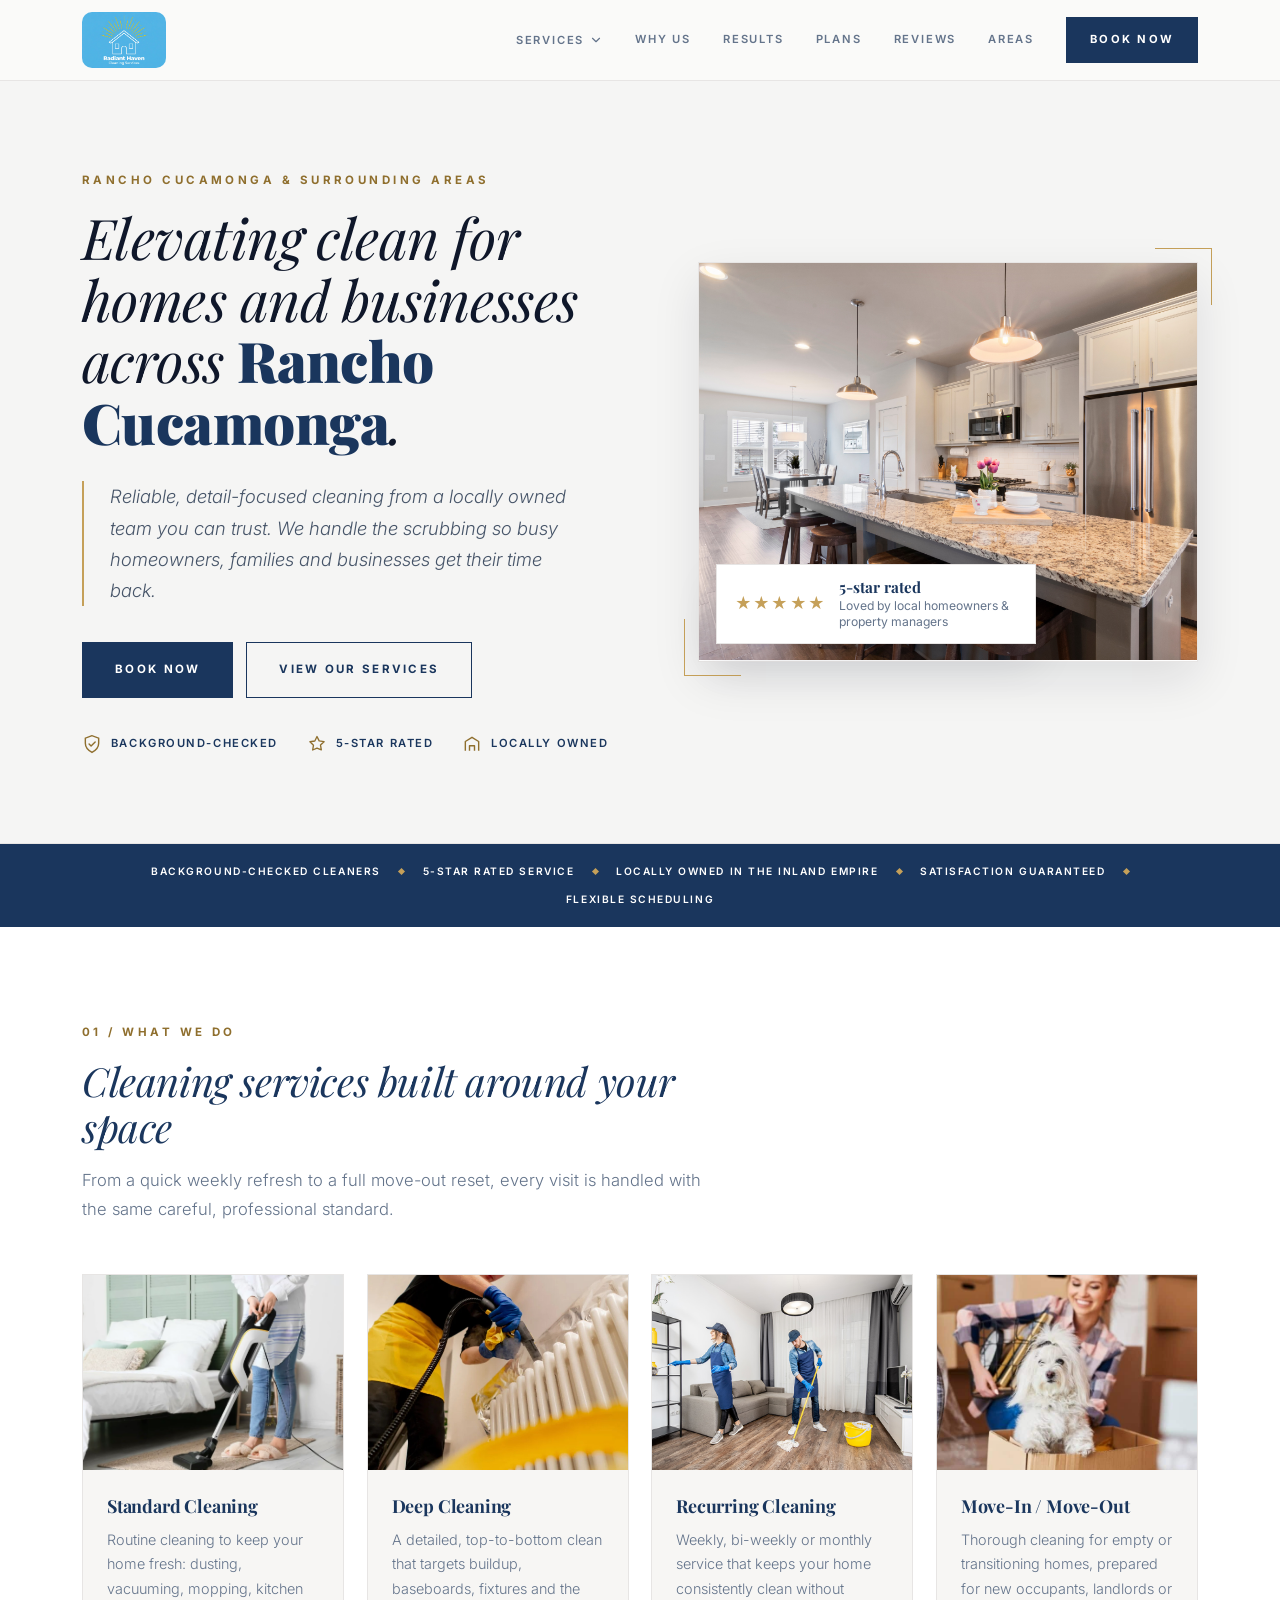
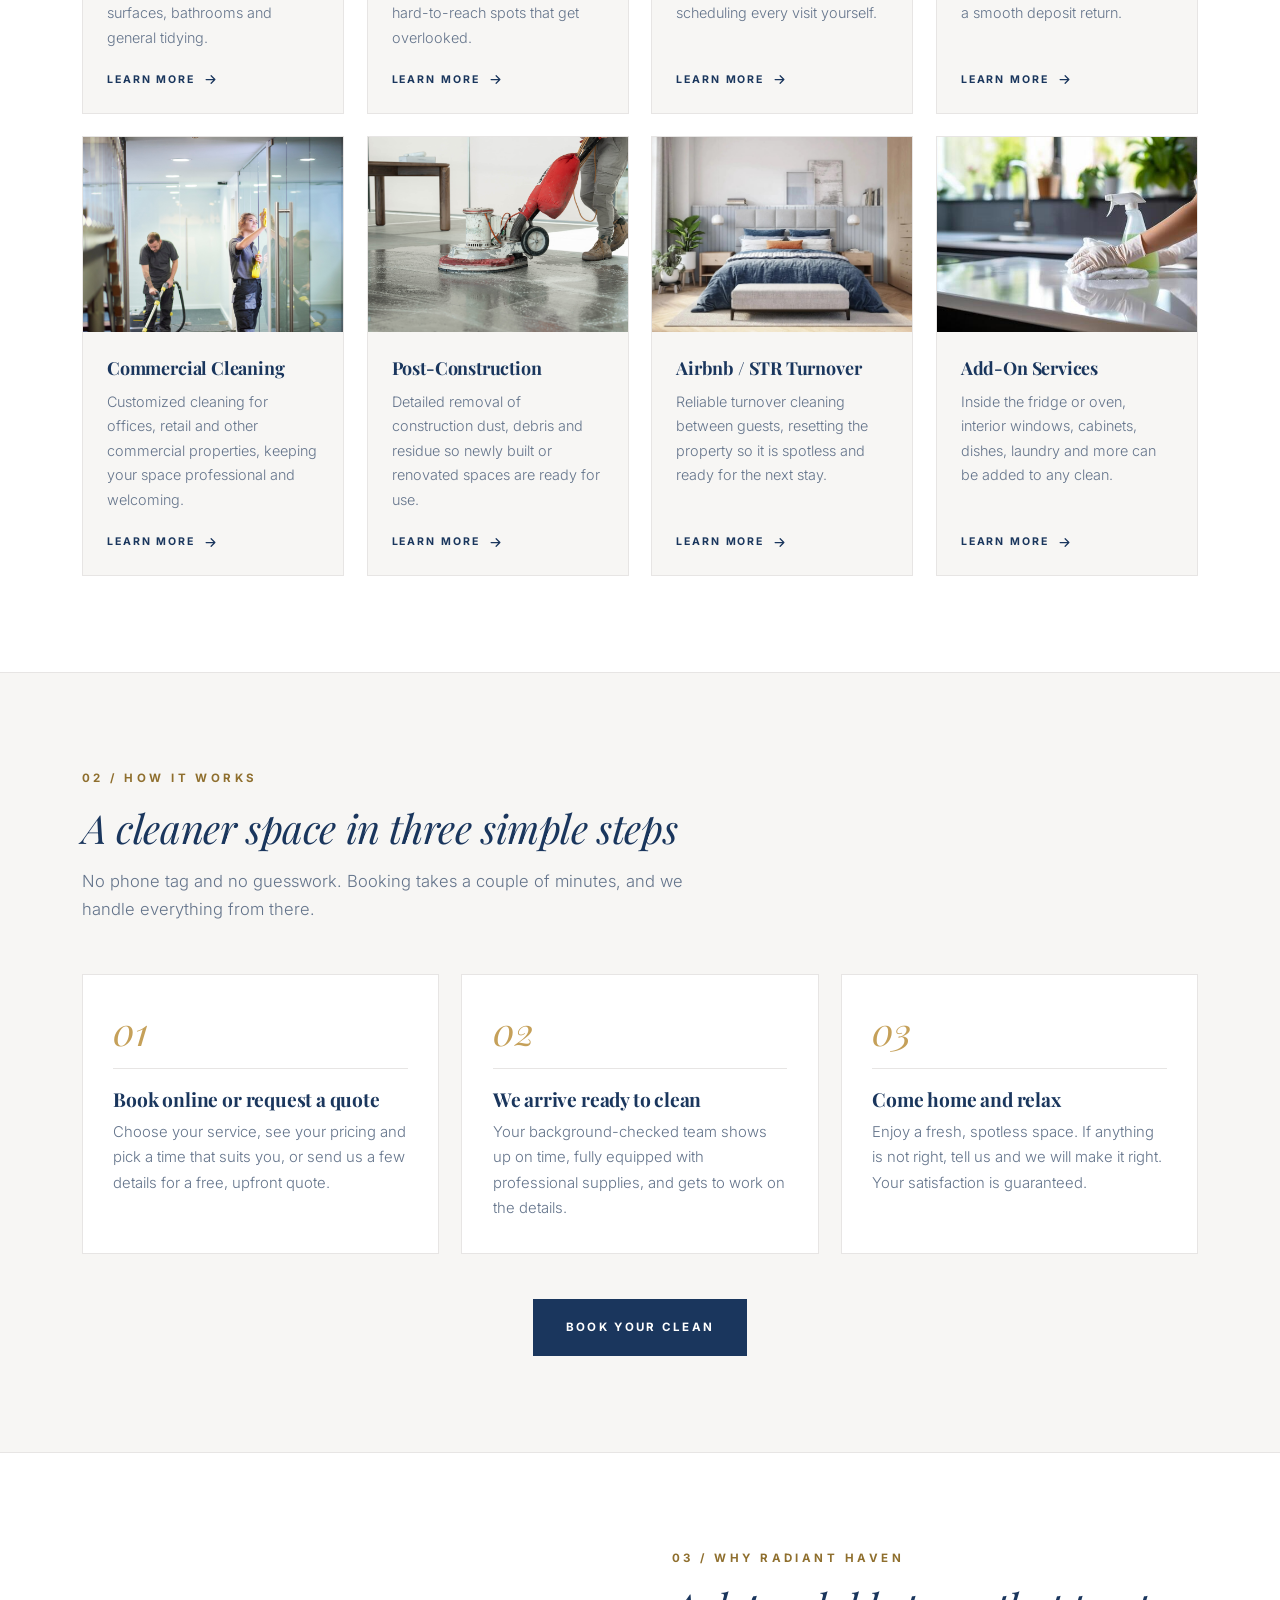
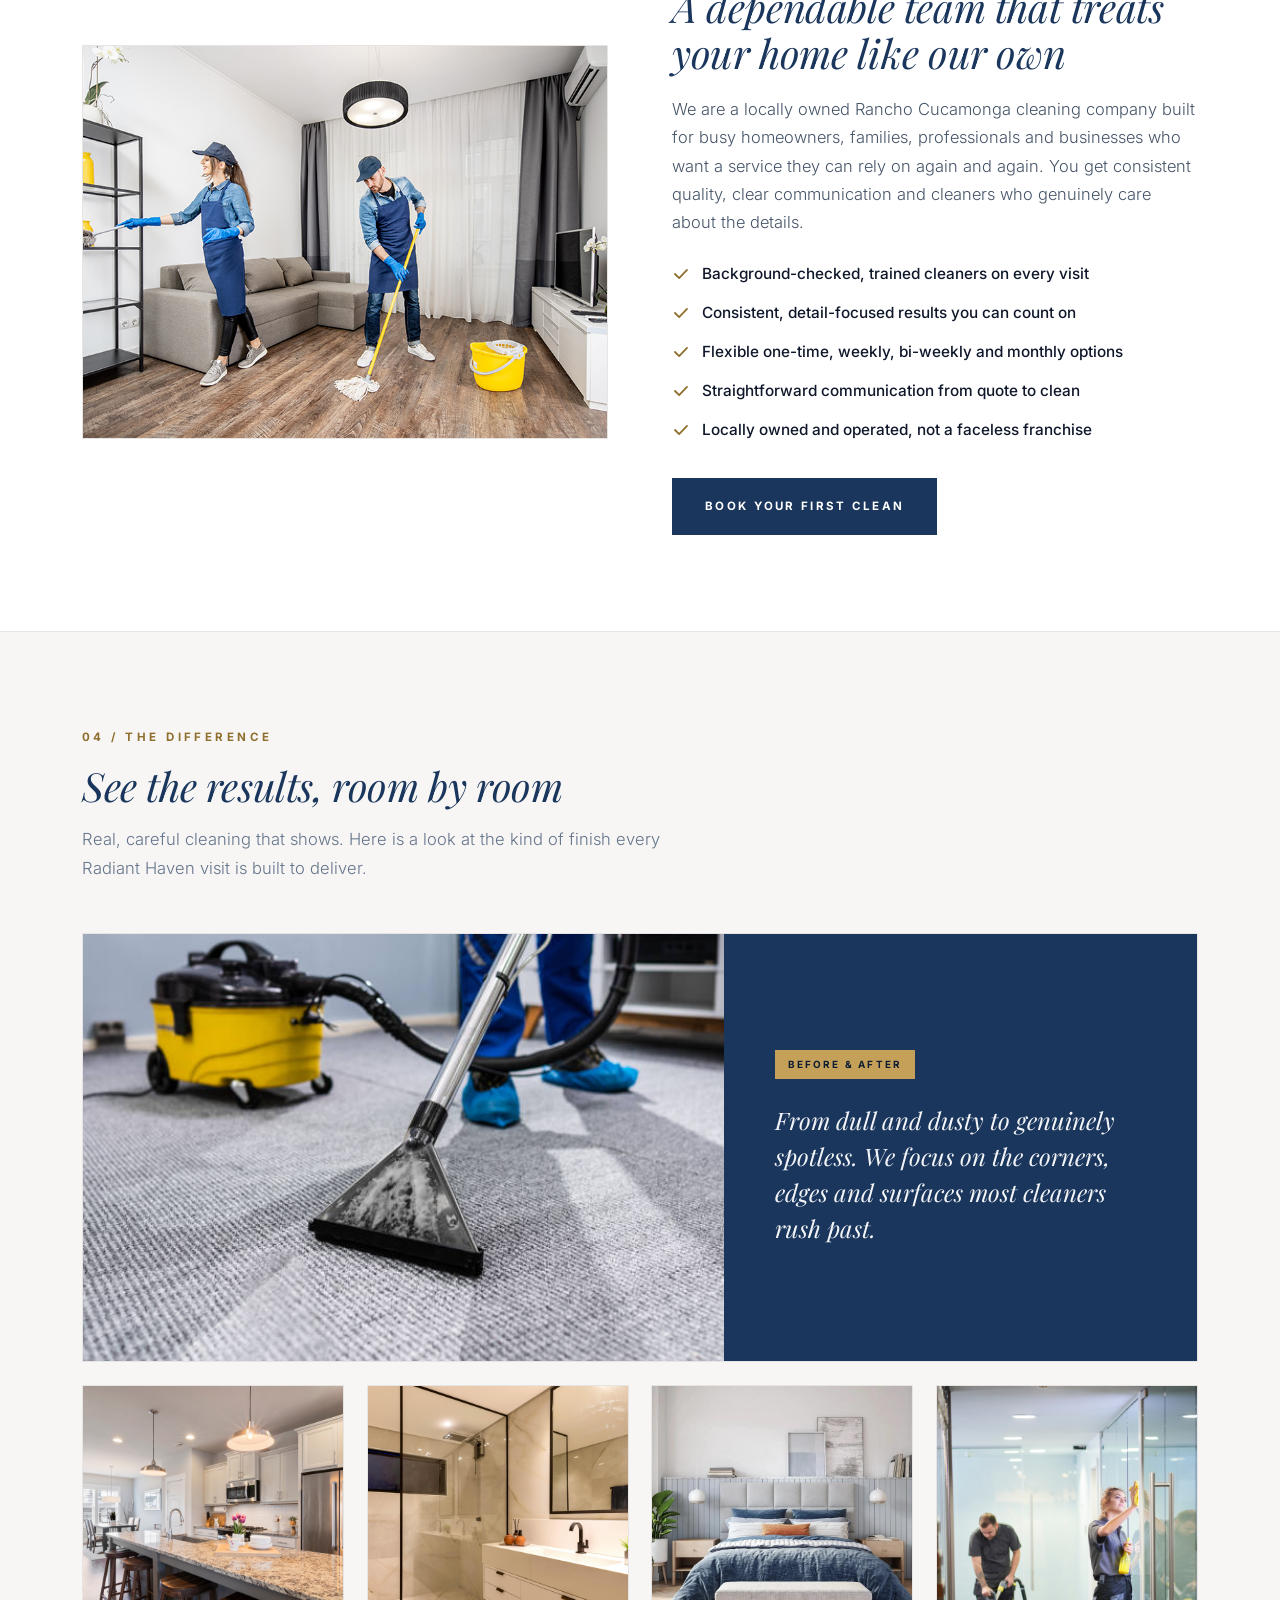
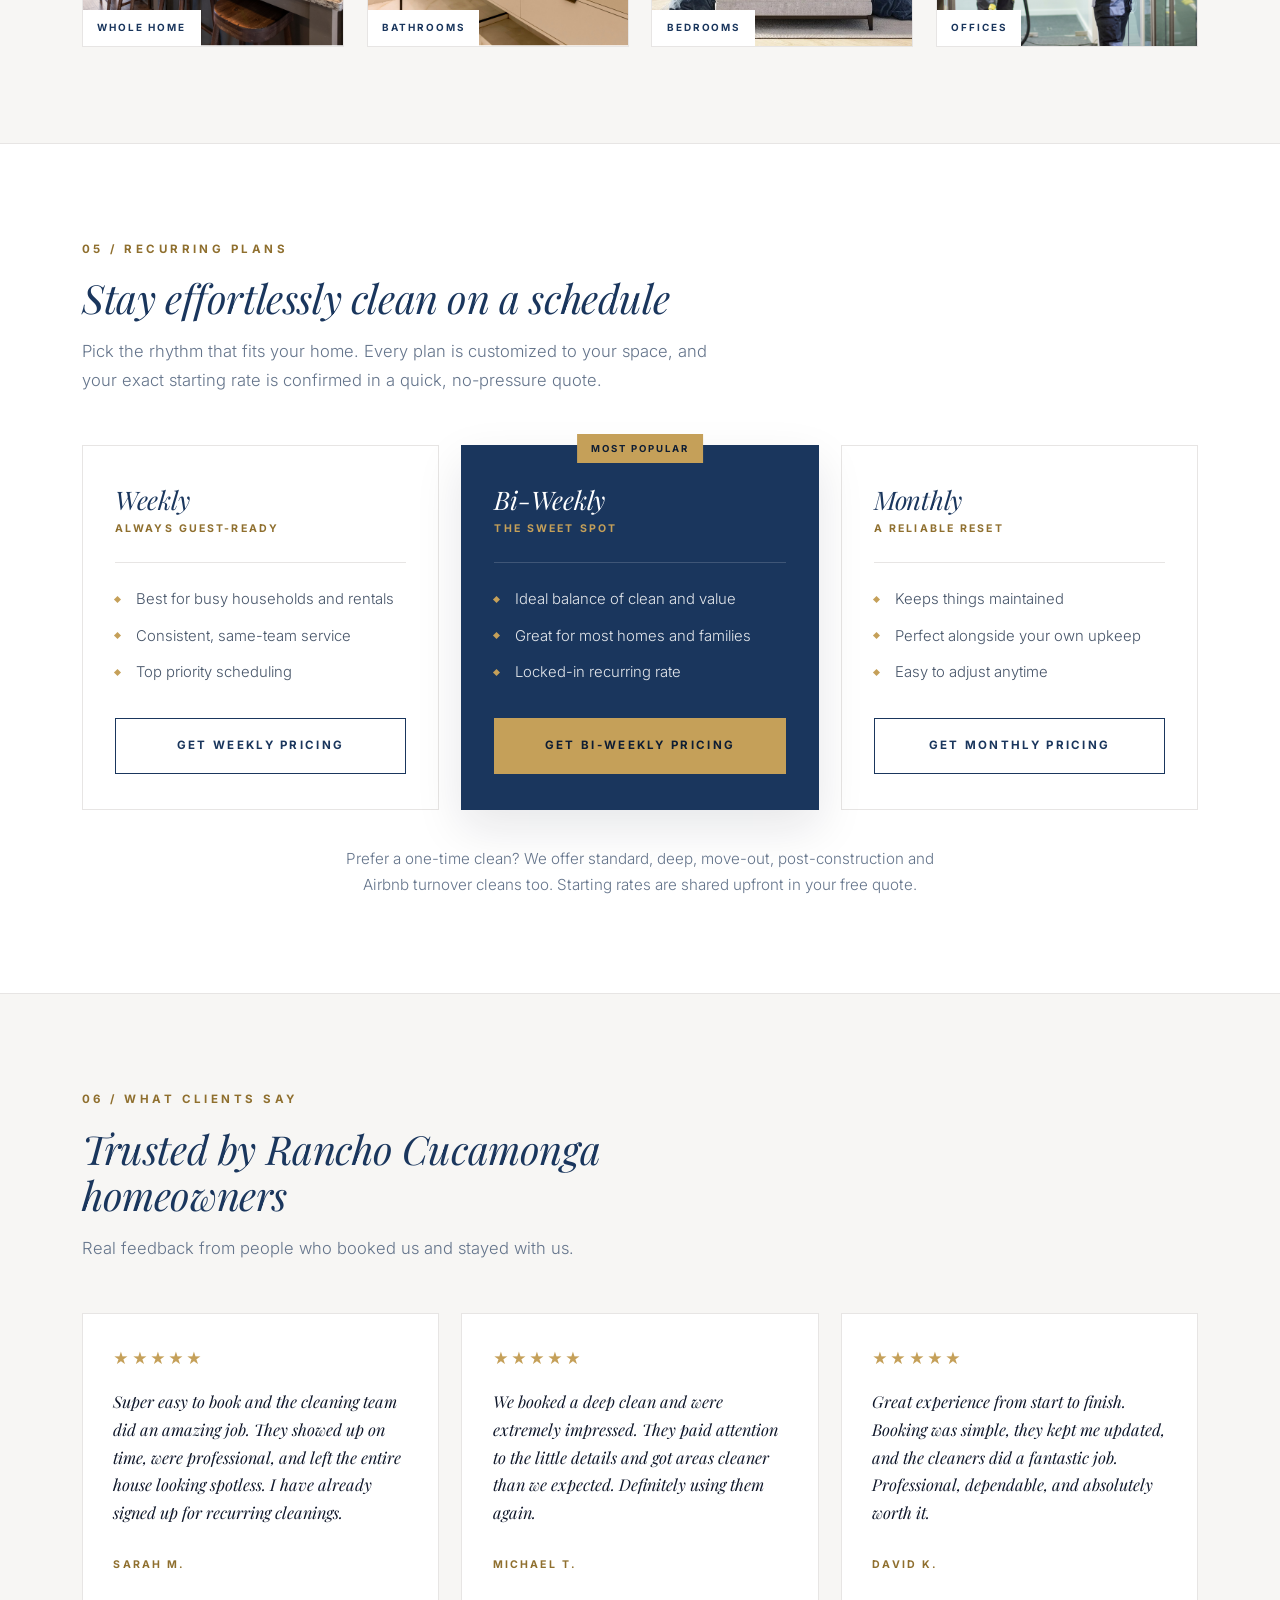
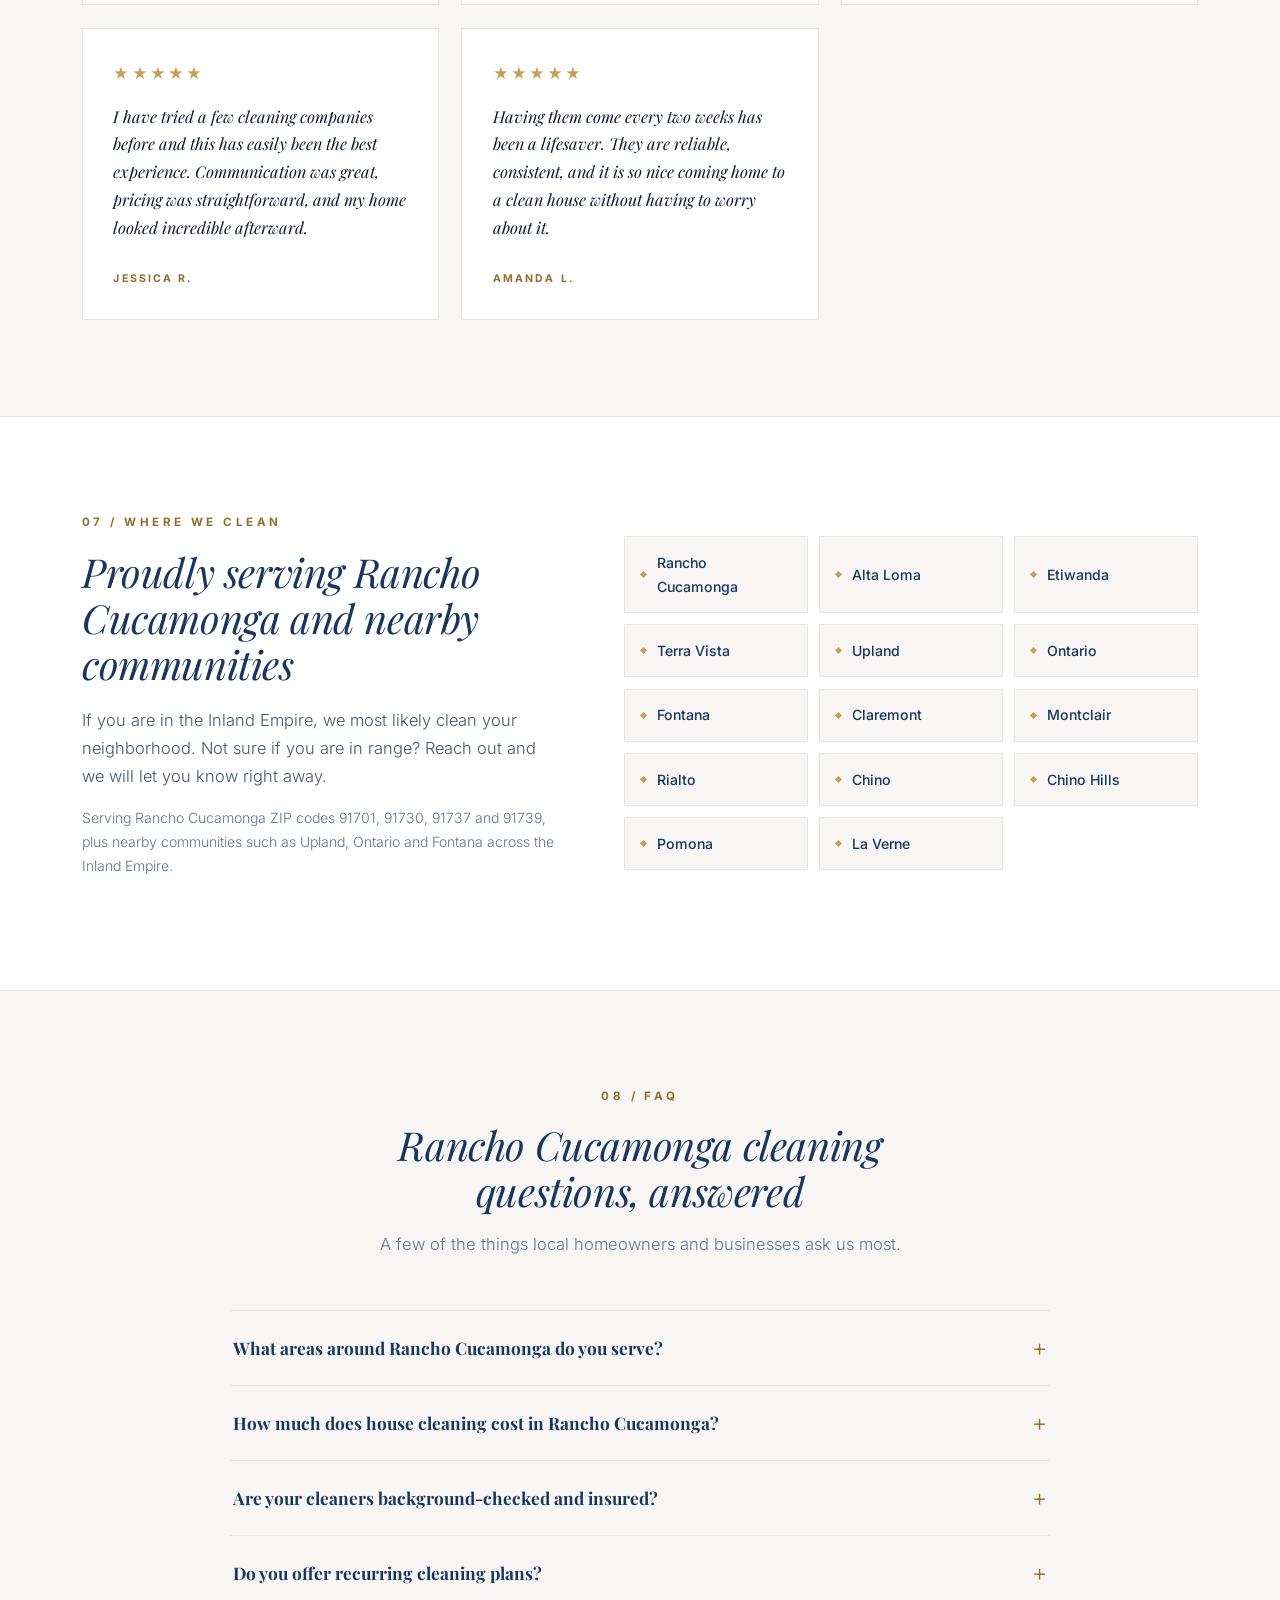
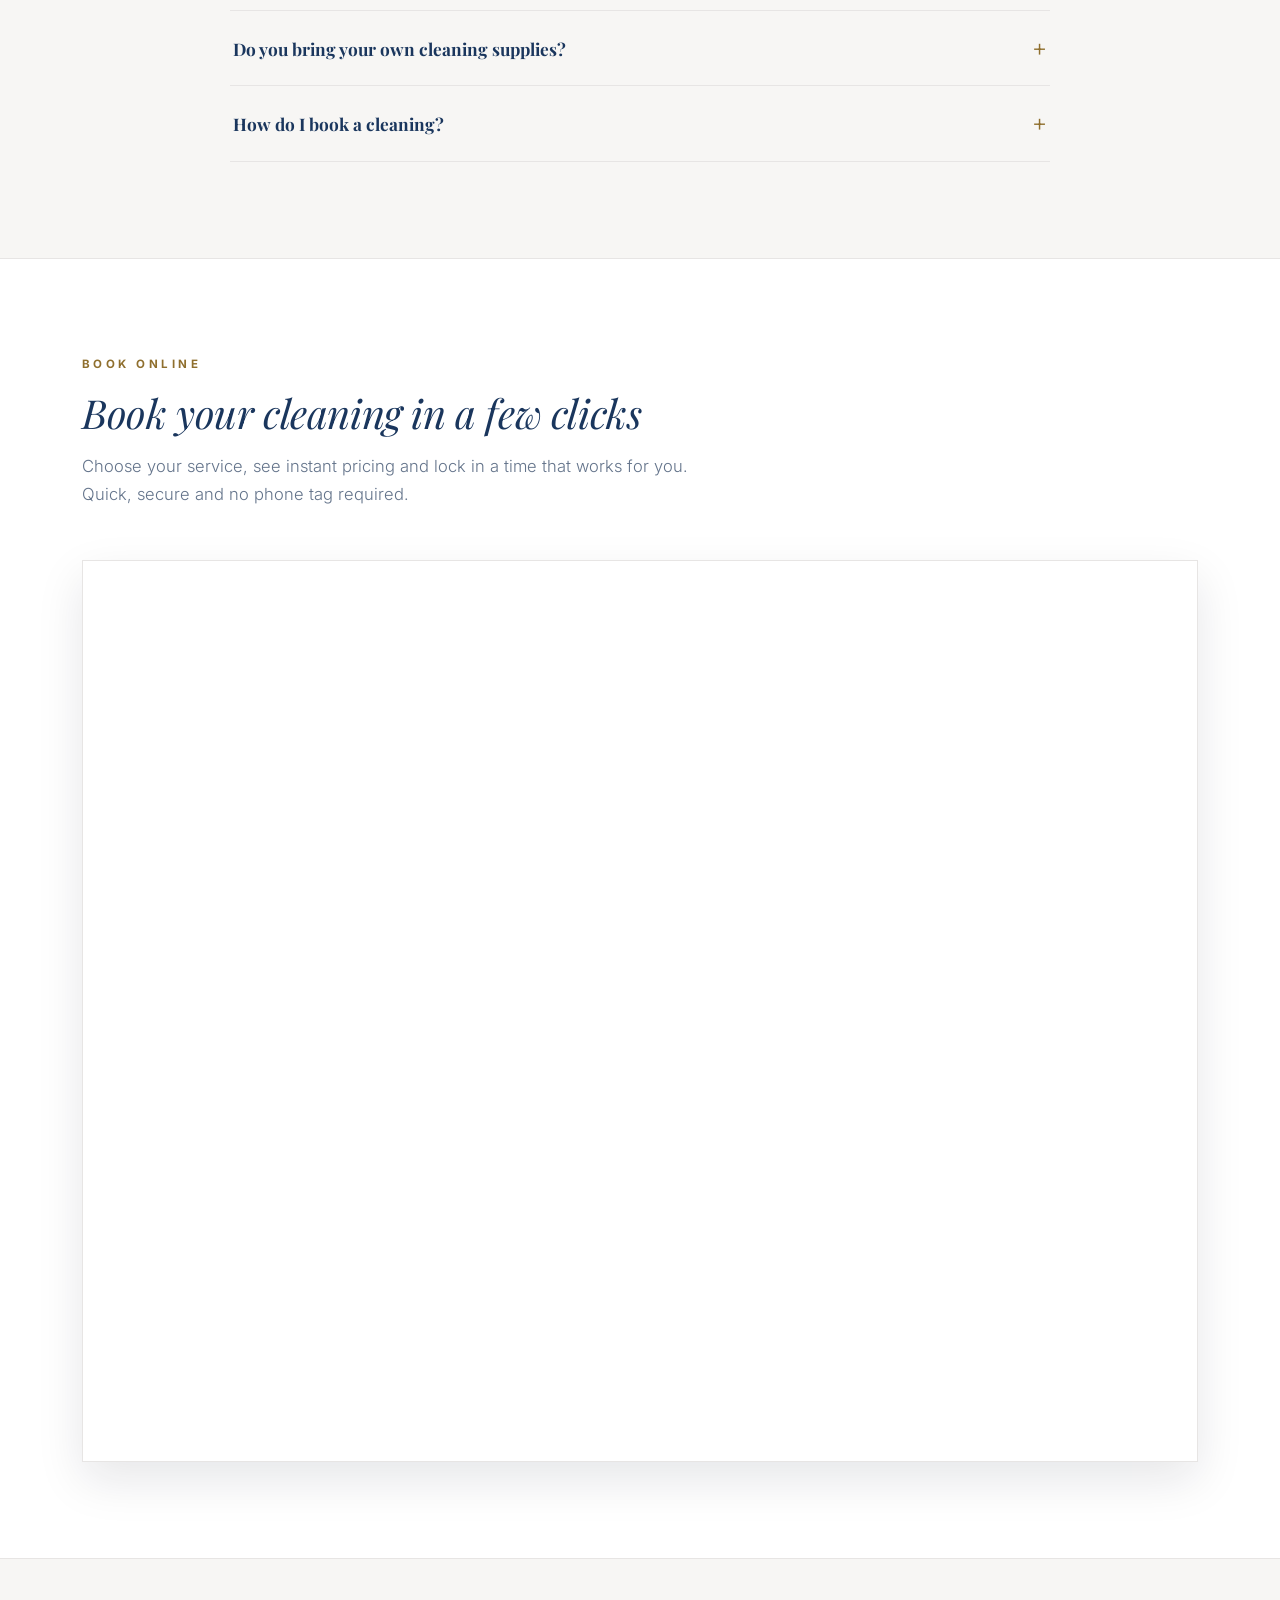
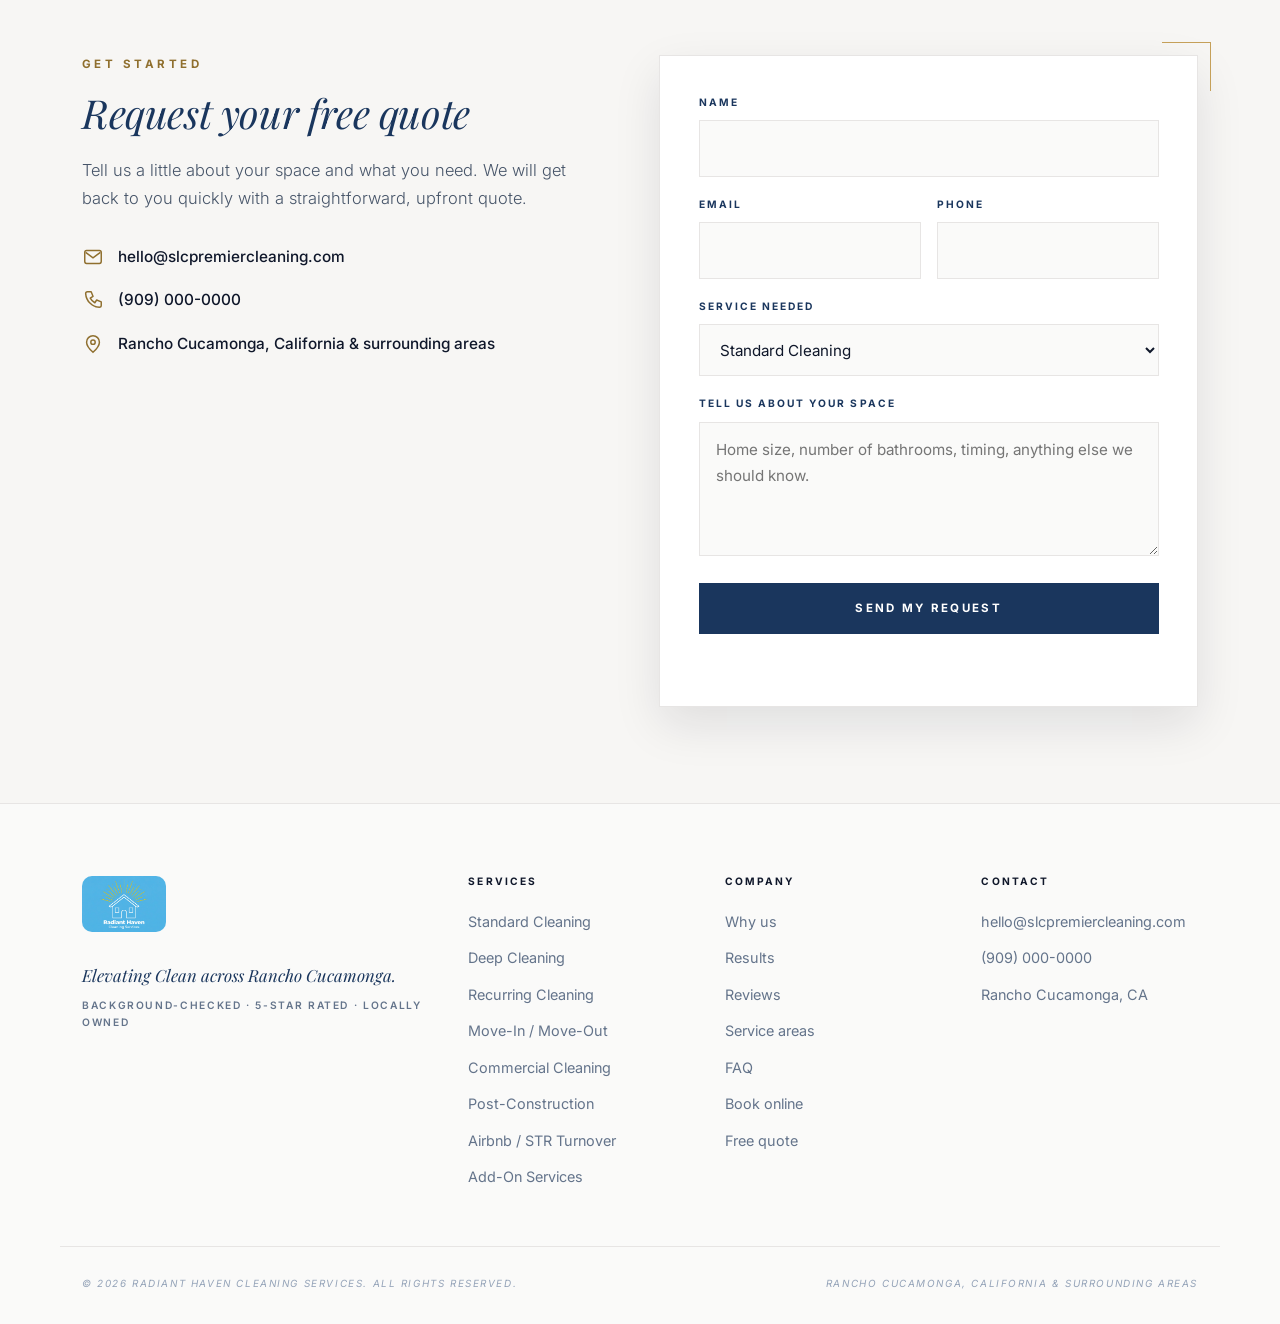
==== commit 14fcb71b: "Add Radiant Haven logo to header and footer Co-authored-by: Cursor <cursoragent@cursor.com>" ====
--- a/index.html
+++ b/index.html
@@ -75,7 +75,7 @@
         "@id": "https://slcpremiercleaning.com/#business",
         "name": "Radiant Haven Cleaning Services",
         "image": "https://slcpremiercleaning.com/assets/hero.png",
-        "logo": "https://slcpremiercleaning.com/assets/favicon.svg",
+        "logo": "https://slcpremiercleaning.com/assets/logo.png",
         "url": "https://slcpremiercleaning.com/",
         "email": "hello@slcpremiercleaning.com",
         "telephone": "+1-909-000-0000",
@@ -199,11 +199,7 @@
   <header class="site-header" id="top">
     <div class="wrap header-inner">
       <a class="brand" href="#top" aria-label="Radiant Haven Cleaning Services home">
-        <svg class="brand-mark" width="36" height="36" viewBox="0 0 34 34" aria-hidden="true"><rect x="1" y="1" width="32" height="32" fill="none" stroke="#1a365d" stroke-width="1"/><path d="M17 5.6v2.2M11.4 7.6l1.3 1.7M22.6 7.6l-1.3 1.7" fill="none" stroke="#c5a059" stroke-width="1.5" stroke-linecap="round"/><path d="M8.8 18.2 17 11.2l8.2 7M11.6 16.4v9h10.8v-9" fill="none" stroke="#1a365d" stroke-width="1.8" stroke-linecap="round" stroke-linejoin="round"/><path d="m17 16.8.9 2.3 2.3.9-2.3.9-.9 2.3-.9-2.3-2.3-.9 2.3-.9z" fill="#c5a059"/></svg>
-        <span class="brand-text">
-          <strong>Radiant Haven</strong>
-          <em>Cleaning Services</em>
-        </span>
+        <img class="brand-logo" src="assets/logo.png" width="1206" height="804" alt="Radiant Haven Cleaning Services" />
       </a>
 
       <nav class="nav" id="nav" aria-label="Primary">
@@ -703,11 +699,7 @@
     <div class="wrap footer-grid">
       <div class="footer-brand">
         <a class="brand brand-light" href="#top" aria-label="Radiant Haven Cleaning Services home">
-          <svg class="brand-mark" width="36" height="36" viewBox="0 0 34 34" aria-hidden="true"><rect x="1" y="1" width="32" height="32" fill="none" stroke="#1a365d" stroke-width="1"/><path d="M17 5.6v2.2M11.4 7.6l1.3 1.7M22.6 7.6l-1.3 1.7" fill="none" stroke="#c5a059" stroke-width="1.5" stroke-linecap="round"/><path d="M8.8 18.2 17 11.2l8.2 7M11.6 16.4v9h10.8v-9" fill="none" stroke="#1a365d" stroke-width="1.8" stroke-linecap="round" stroke-linejoin="round"/><path d="m17 16.8.9 2.3 2.3.9-2.3.9-.9 2.3-.9-2.3-2.3-.9 2.3-.9z" fill="#c5a059"/></svg>
-          <span class="brand-text">
-            <strong>Radiant Haven</strong>
-            <em>Cleaning Services</em>
-          </span>
+          <img class="brand-logo" src="assets/logo.png" width="1206" height="804" alt="Radiant Haven Cleaning Services" />
         </a>
         <p class="footer-slogan">Elevating Clean across Rancho Cucamonga.</p>
         <p class="footer-badges">Background-checked · 5-star rated · Locally owned</p>
--- a/css/styles.css
+++ b/css/styles.css
@@ -120,6 +120,7 @@
 
 .brand { display: inline-flex; align-items: center; gap: .75rem; }
 .brand-mark { flex: none; }
+.brand-logo { display: block; height: 56px; width: auto; border-radius: 10px; }
 .brand-text { display: flex; flex-direction: column; line-height: 1; }
 .brand-text strong { font-family: var(--serif); font-style: italic; font-size: 1.22rem; color: var(--brand); font-weight: 700; letter-spacing: -0.01em; }
 .brand-text em { font-style: normal; font-size: .6rem; font-weight: 600; letter-spacing: .3em; text-transform: uppercase; color: var(--muted); margin-top: 5px; }
@@ -574,6 +575,7 @@
   .trustbar-inner { gap: .45rem 1.15rem; }
   .brand-text strong { font-size: 1.08rem; }
   .brand-text em { letter-spacing: .22em; }
+  .brand-logo { height: 46px; }
 }
 
 @media (prefers-reduced-motion: reduce) {
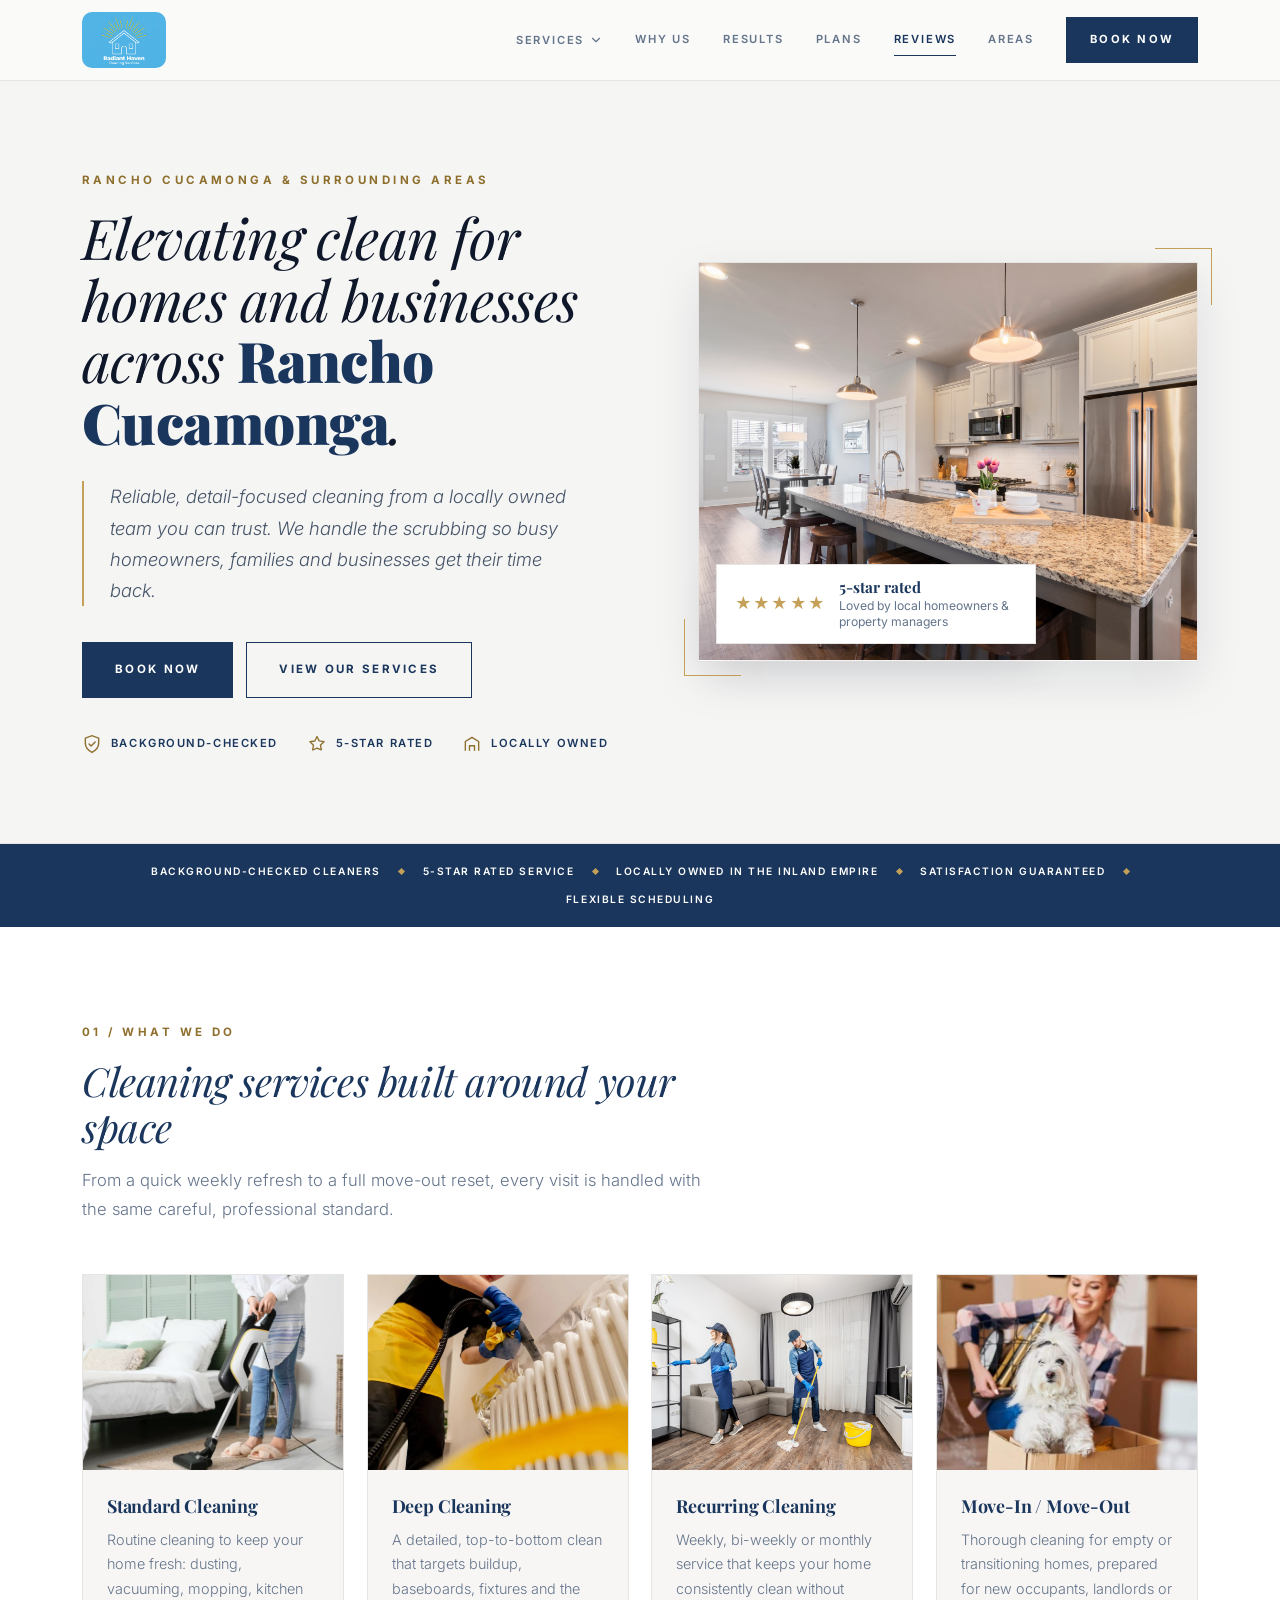
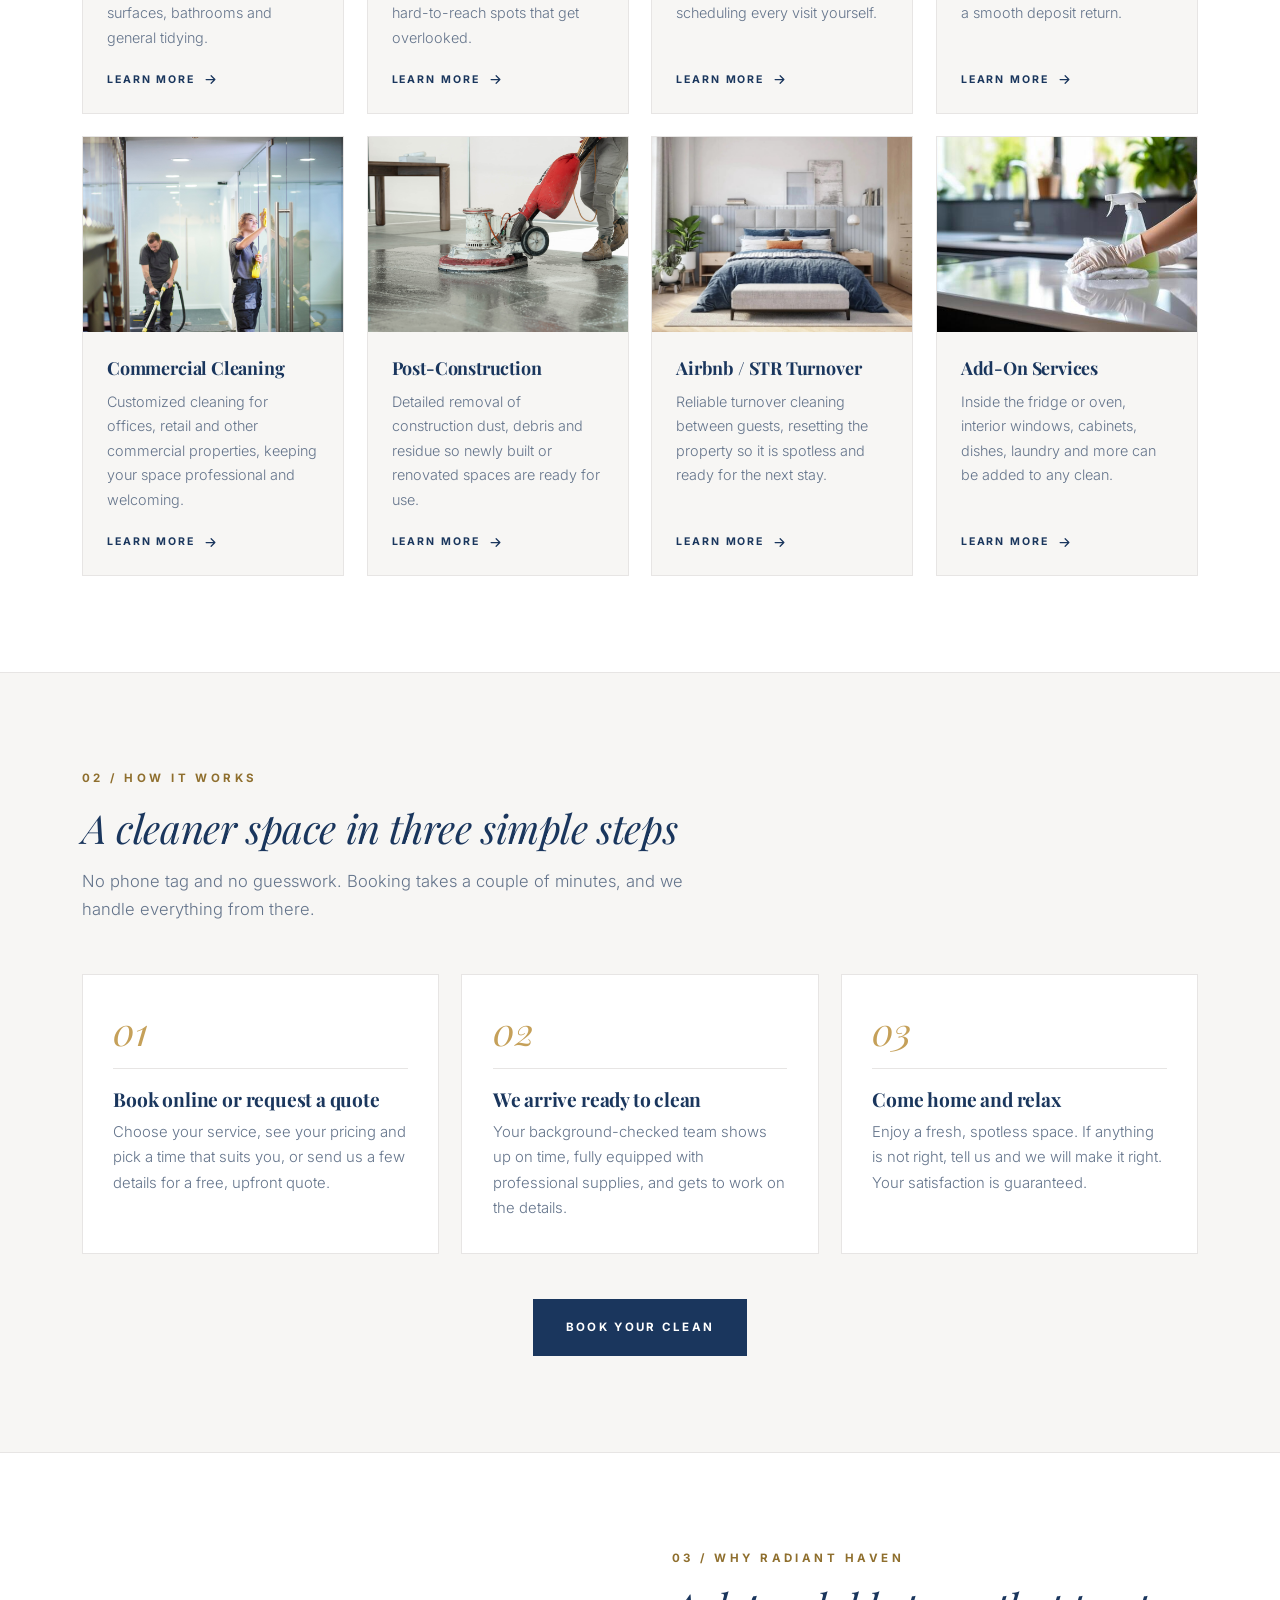
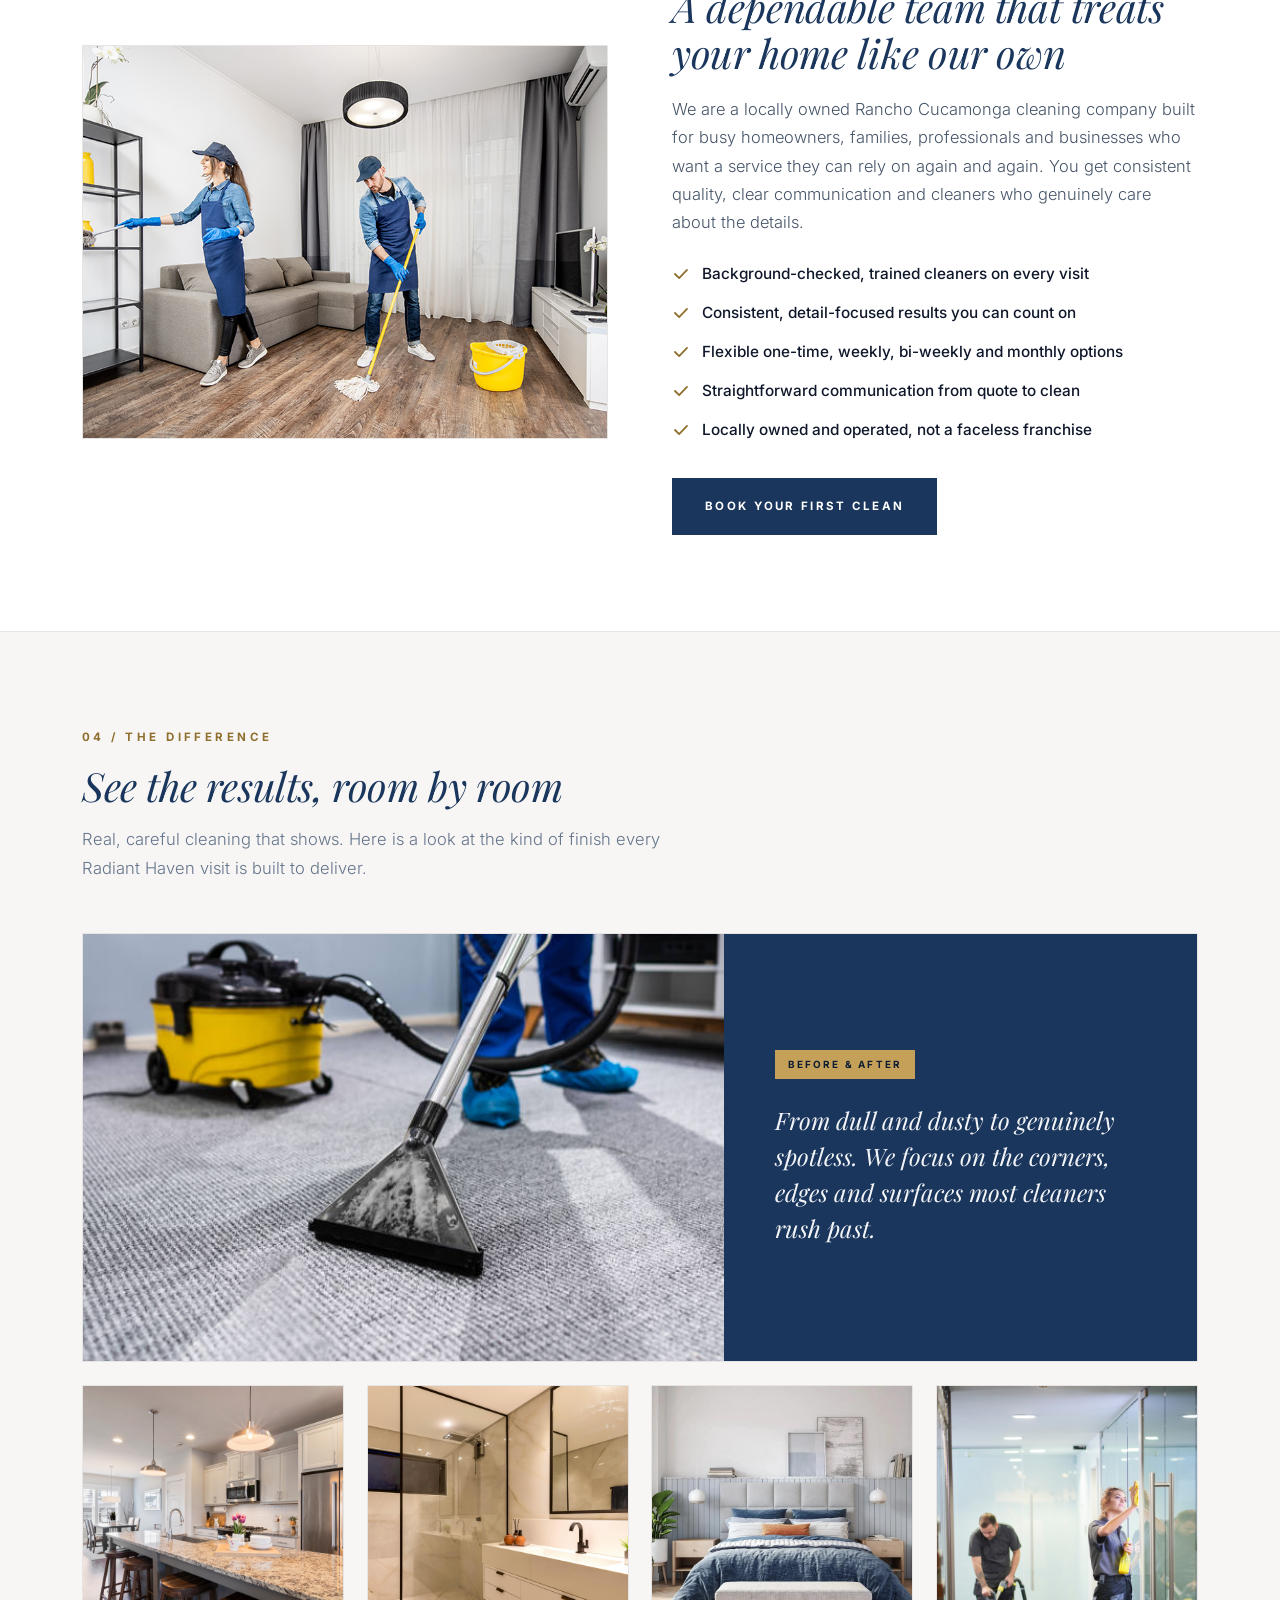
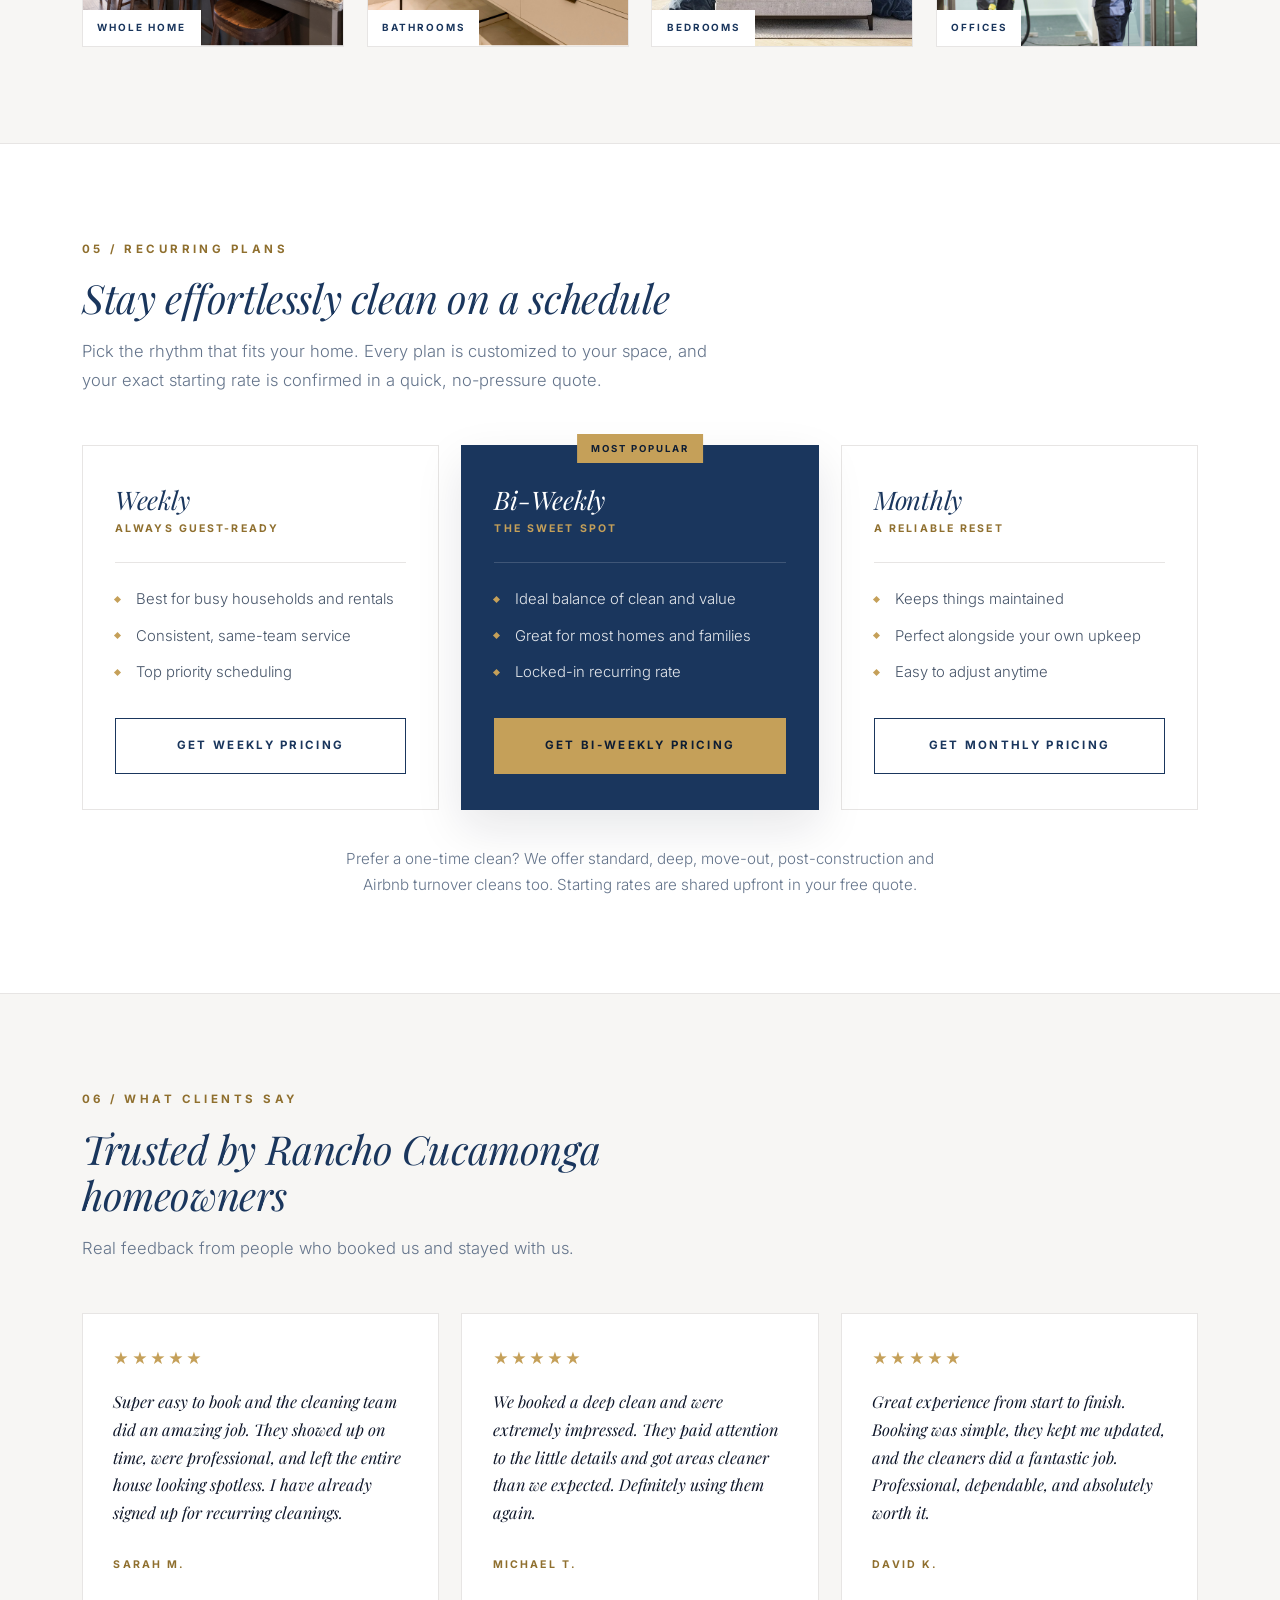
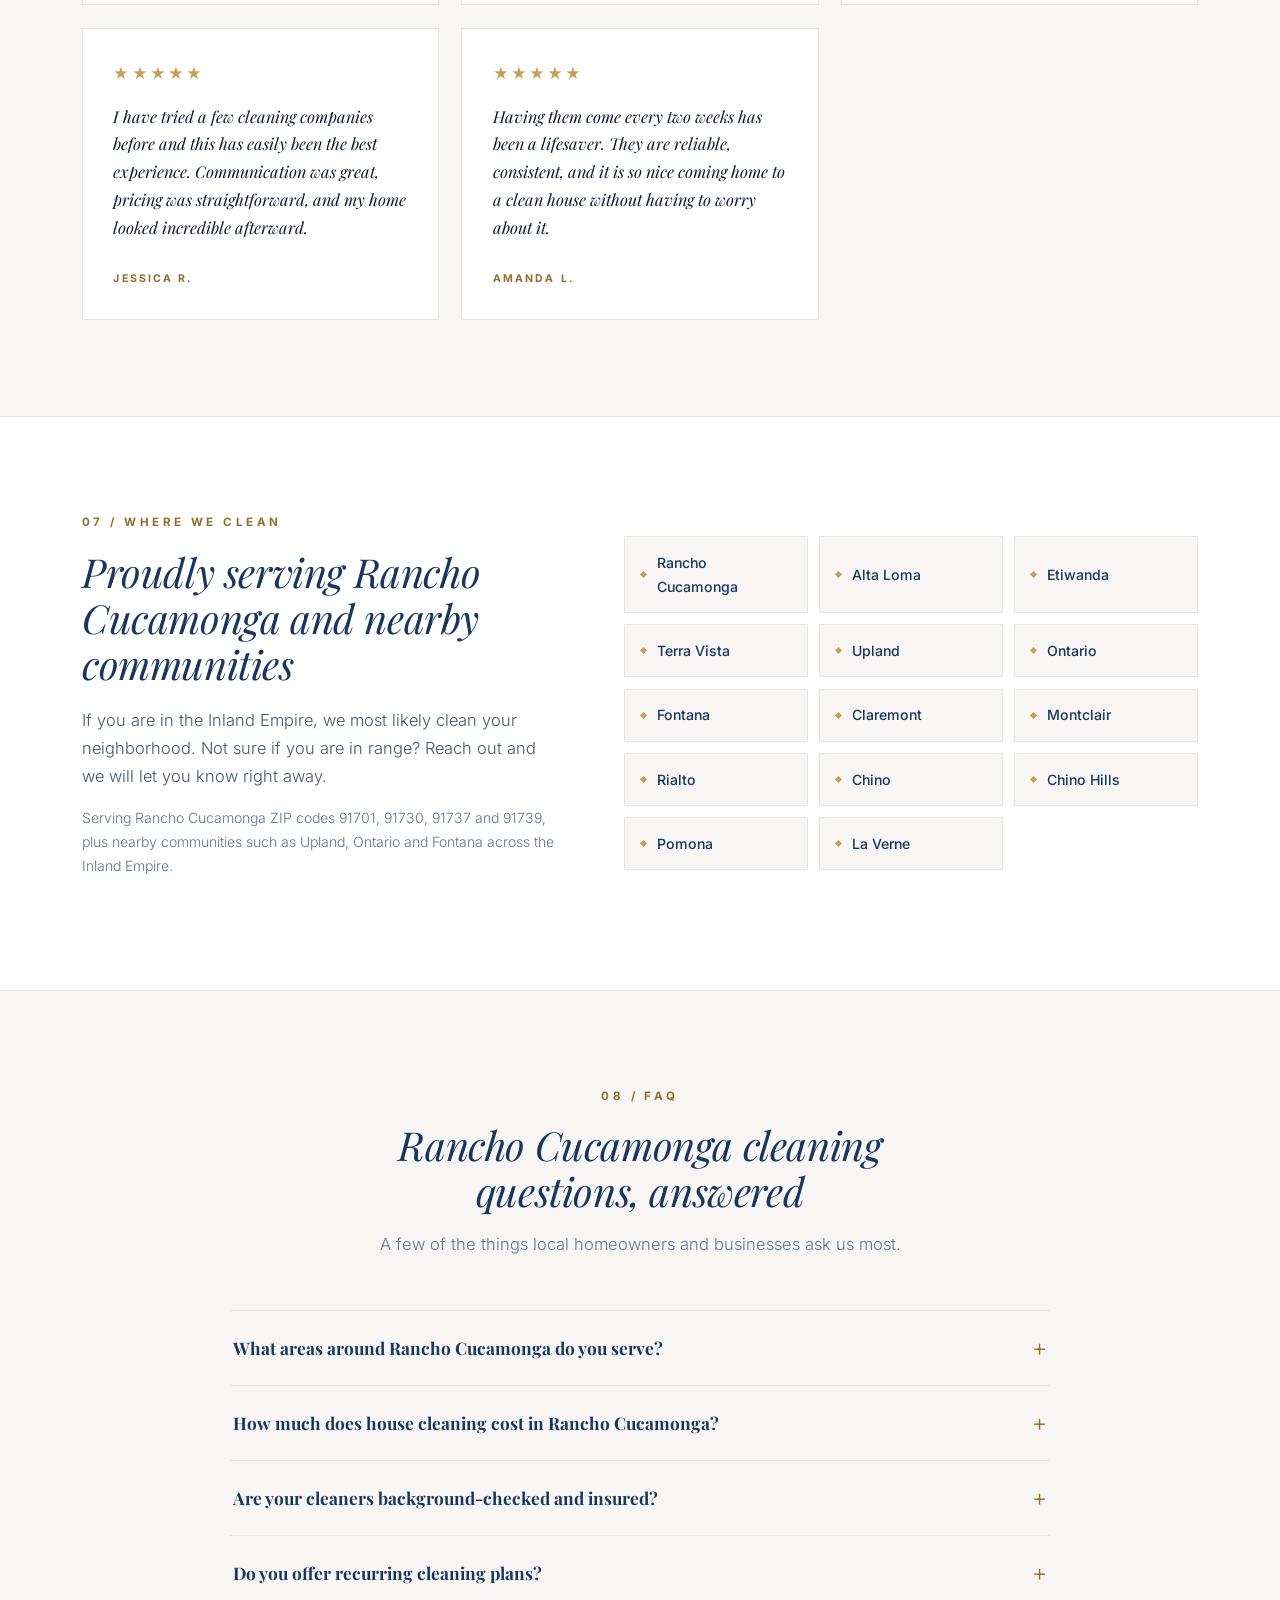
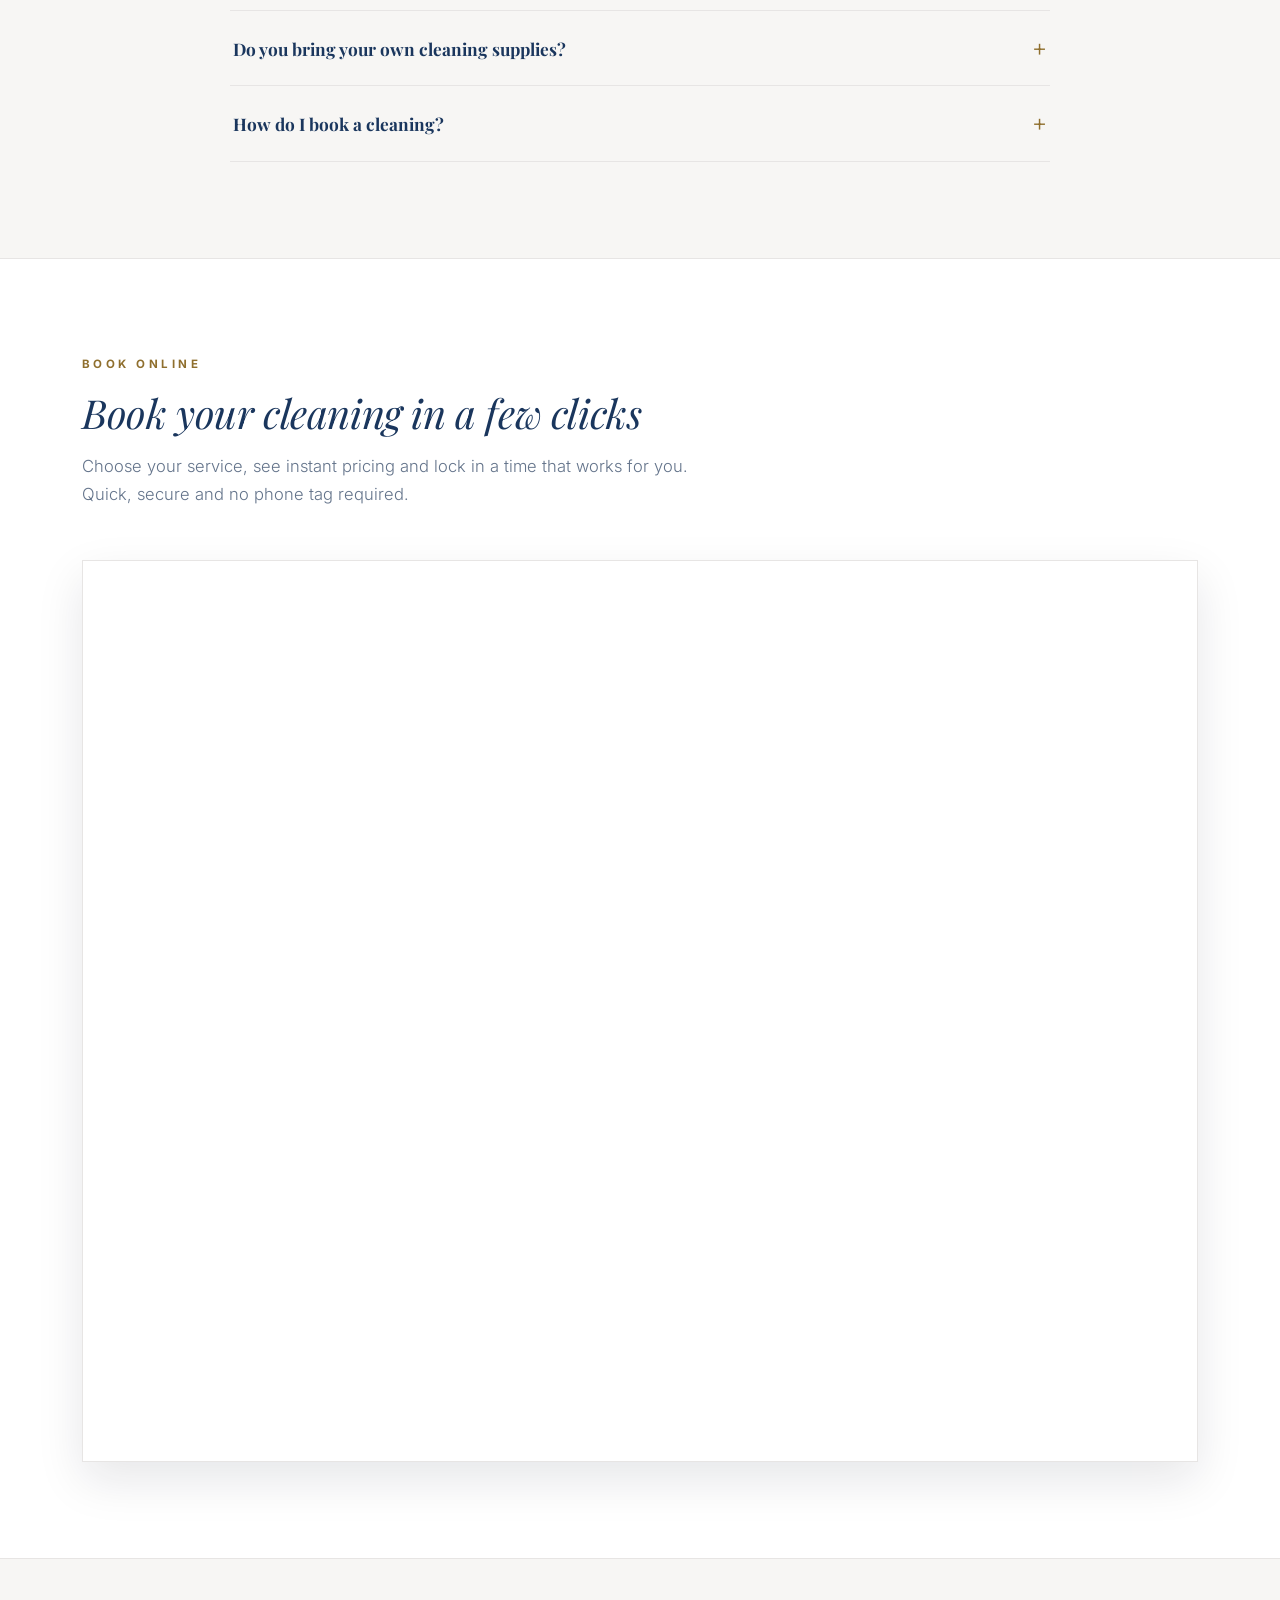
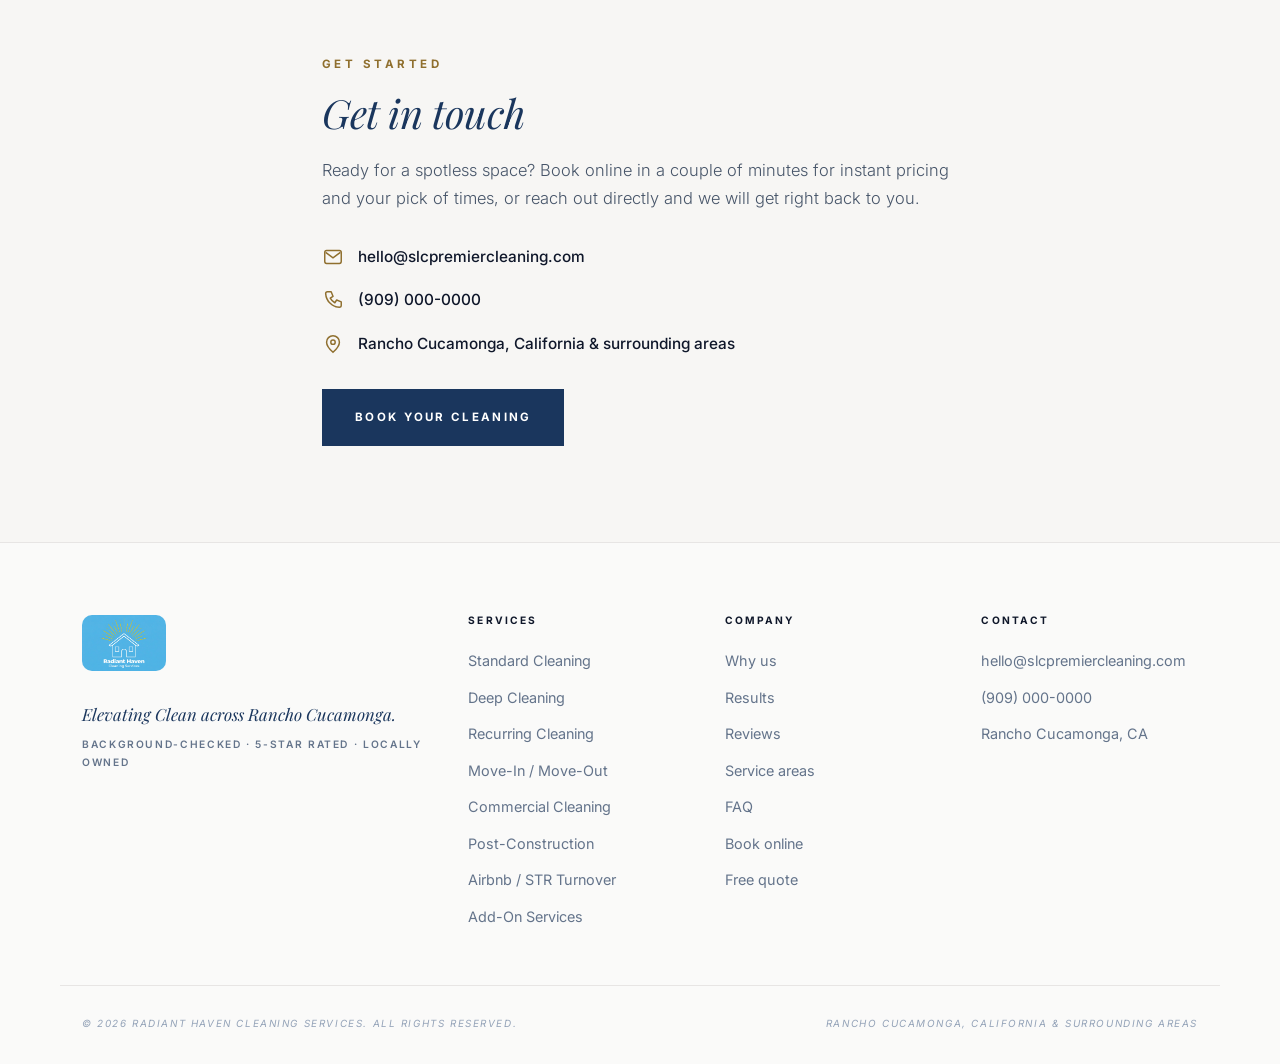
==== commit c2bc0c99: "Remove quote contact form; replace with booking CTA Co-authored-by: Cursor <cursoragent@cursor.com>" ====
--- a/index.html
+++ b/index.html
@@ -17,8 +17,8 @@
 
   <!-- Performance hints -->
   <link rel="preload" as="image" href="assets/hero.png" fetchpriority="high" />
-  <link rel="preconnect" href="https://slcpremiercleaning.bookingkoala.com" crossorigin />
-  <link rel="dns-prefetch" href="https://slcpremiercleaning.bookingkoala.com" />
+  <link rel="preconnect" href="https://radianthavencleaningservices.bookingkoala.com" crossorigin />
+  <link rel="dns-prefetch" href="https://radianthavencleaningservices.bookingkoala.com" />
   <link rel="manifest" href="site.webmanifest" />
 
   <!-- Local / Geo SEO -->
@@ -620,7 +620,7 @@
                like opening the booknow URL directly in a browser tab. -->
           <iframe
             class="booking-frame"
-            src="https://slcpremiercleaning.bookingkoala.com/booknow?embed=true"
+            src="https://radianthavencleaningservices.bookingkoala.com/booknow?embed=true"
             title="Book a cleaning with Radiant Haven Cleaning Services"
             scrolling="yes"
             loading="lazy"></iframe>
@@ -633,8 +633,8 @@
       <div class="wrap contact-grid">
         <div class="contact-copy">
           <p class="eyebrow">Get started</p>
-          <h2>Request your free quote</h2>
-          <p>Tell us a little about your space and what you need. We will get back to you quickly with a straightforward, upfront quote.</p>
+          <h2>Get in touch</h2>
+          <p>Ready for a spotless space? Book online in a couple of minutes for instant pricing and your pick of times, or reach out directly and we will get right back to you.</p>
           <ul class="contact-info">
             <li>
               <svg viewBox="0 0 24 24" aria-hidden="true"><rect x="3" y="5" width="18" height="14" rx="2" fill="none" stroke="currentColor" stroke-width="1.6"/><path d="m4 7 8 6 8-6" fill="none" stroke="currentColor" stroke-width="1.6"/></svg>
@@ -650,46 +650,8 @@
               Rancho Cucamonga, California &amp; surrounding areas
             </li>
           </ul>
-        </div>
-
-        <!-- Client: to receive submissions by email without code, create a free Formspree form
-             and set action to your endpoint, e.g. action="https://formspree.io/f/xxxxxxx" method="POST".
-             Until then, the form opens the visitor's email app pre-filled. -->
-        <form class="quote-form" id="quoteForm" novalidate>
-          <div class="field">
-            <label for="name">Name</label>
-            <input type="text" id="name" name="name" autocomplete="name" required />
-          </div>
-          <div class="field-row">
-            <div class="field">
-              <label for="email">Email</label>
-              <input type="email" id="email" name="email" autocomplete="email" required />
-            </div>
-            <div class="field">
-              <label for="phone">Phone</label>
-              <input type="tel" id="phone" name="phone" autocomplete="tel" />
-            </div>
-          </div>
-          <div class="field">
-            <label for="service">Service needed</label>
-            <select id="service" name="service">
-              <option>Standard Cleaning</option>
-              <option>Deep Cleaning</option>
-              <option>Recurring Cleaning</option>
-              <option>Move-In / Move-Out</option>
-              <option>Commercial Cleaning</option>
-              <option>Post-Construction</option>
-              <option>Airbnb / STR Turnover</option>
-              <option>Not sure yet</option>
-            </select>
-          </div>
-          <div class="field">
-            <label for="message">Tell us about your space</label>
-            <textarea id="message" name="message" rows="4" placeholder="Home size, number of bathrooms, timing, anything else we should know."></textarea>
-          </div>
-          <button type="submit" class="btn btn-primary btn-block">Send my request</button>
-          <p class="form-status" id="formStatus" role="status" aria-live="polite"></p>
-        </form>
+          <a class="btn btn-primary contact-cta" href="#book">Book your cleaning</a>
+        </div>
       </div>
     </section>
   </main>
--- a/css/styles.css
+++ b/css/styles.css
@@ -394,9 +394,10 @@
 
 /* ---------- Contact ---------- */
 .contact { background: var(--mist); border-top: 1px solid var(--line); }
-.contact-grid { display: grid; grid-template-columns: minmax(0, 1fr) minmax(0, 1.05fr); gap: clamp(2.5rem, 5vw, 4.5rem); align-items: start; }
+.contact-grid { display: grid; gap: clamp(2.5rem, 5vw, 4.5rem); align-items: start; max-width: 680px; }
 .contact-copy, .quote-form { min-width: 0; }
 .contact-copy h2 { margin-bottom: 1.2rem; }
+.contact-cta { margin-top: 2rem; }
 .contact-info { list-style: none; margin: 2rem 0 0; padding: 0; display: grid; gap: 1.1rem; }
 .contact-info li { display: flex; align-items: center; gap: .9rem; font-weight: 500; font-size: .96rem; color: var(--ink); }
 .contact-info svg { width: 22px; height: 22px; color: var(--gold-ink); flex: none; }
